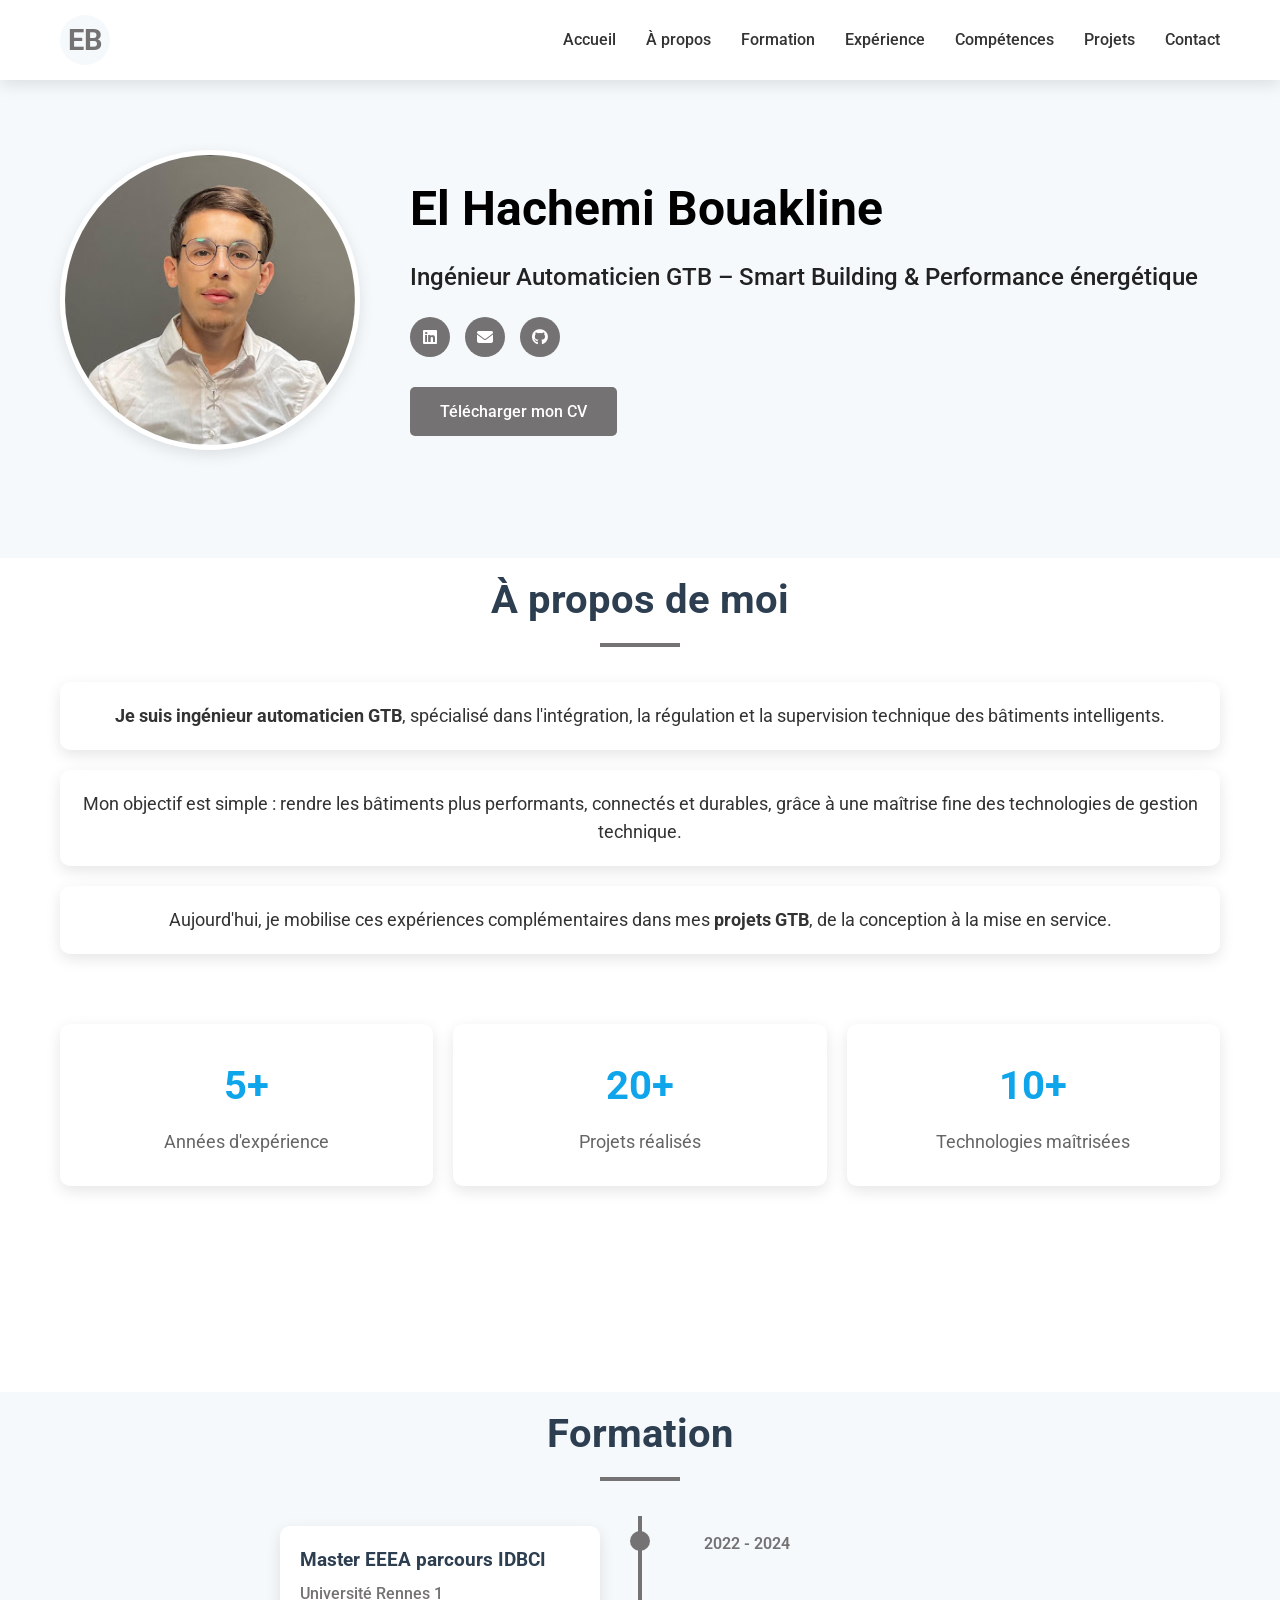
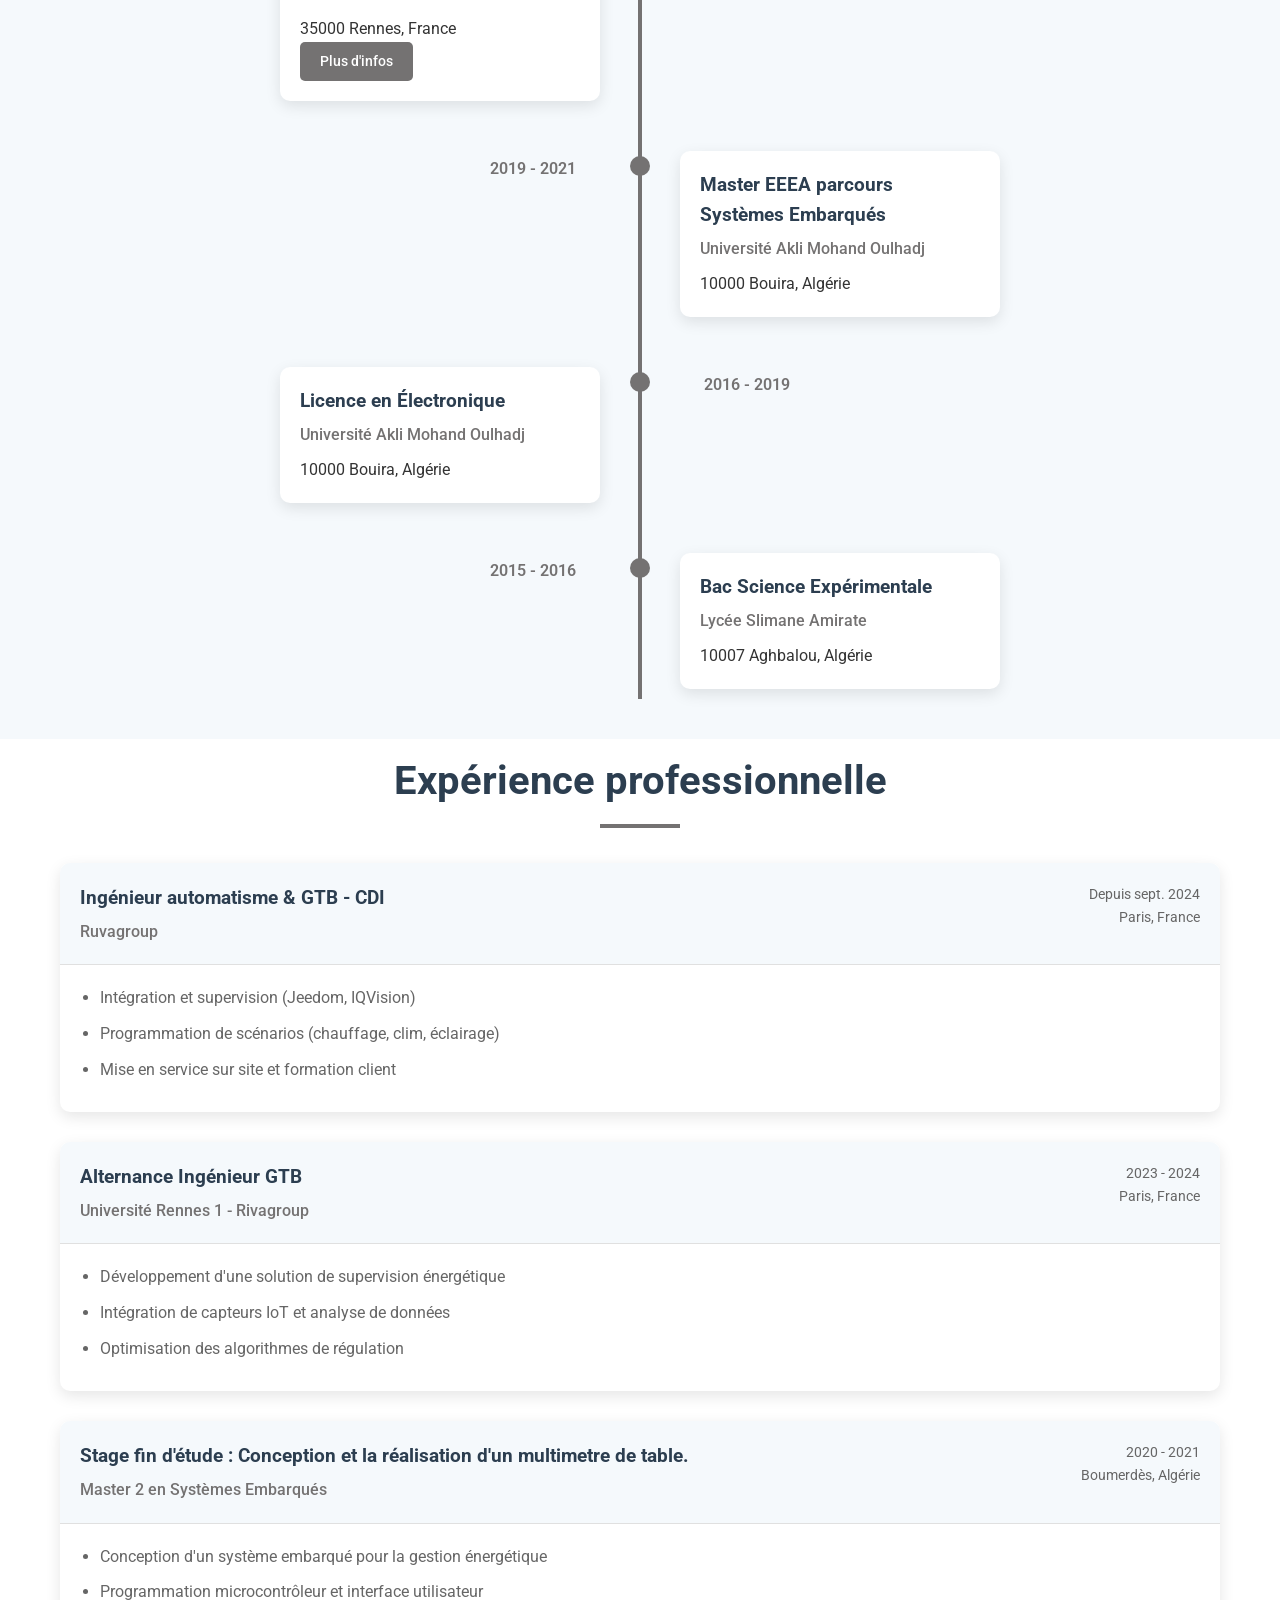
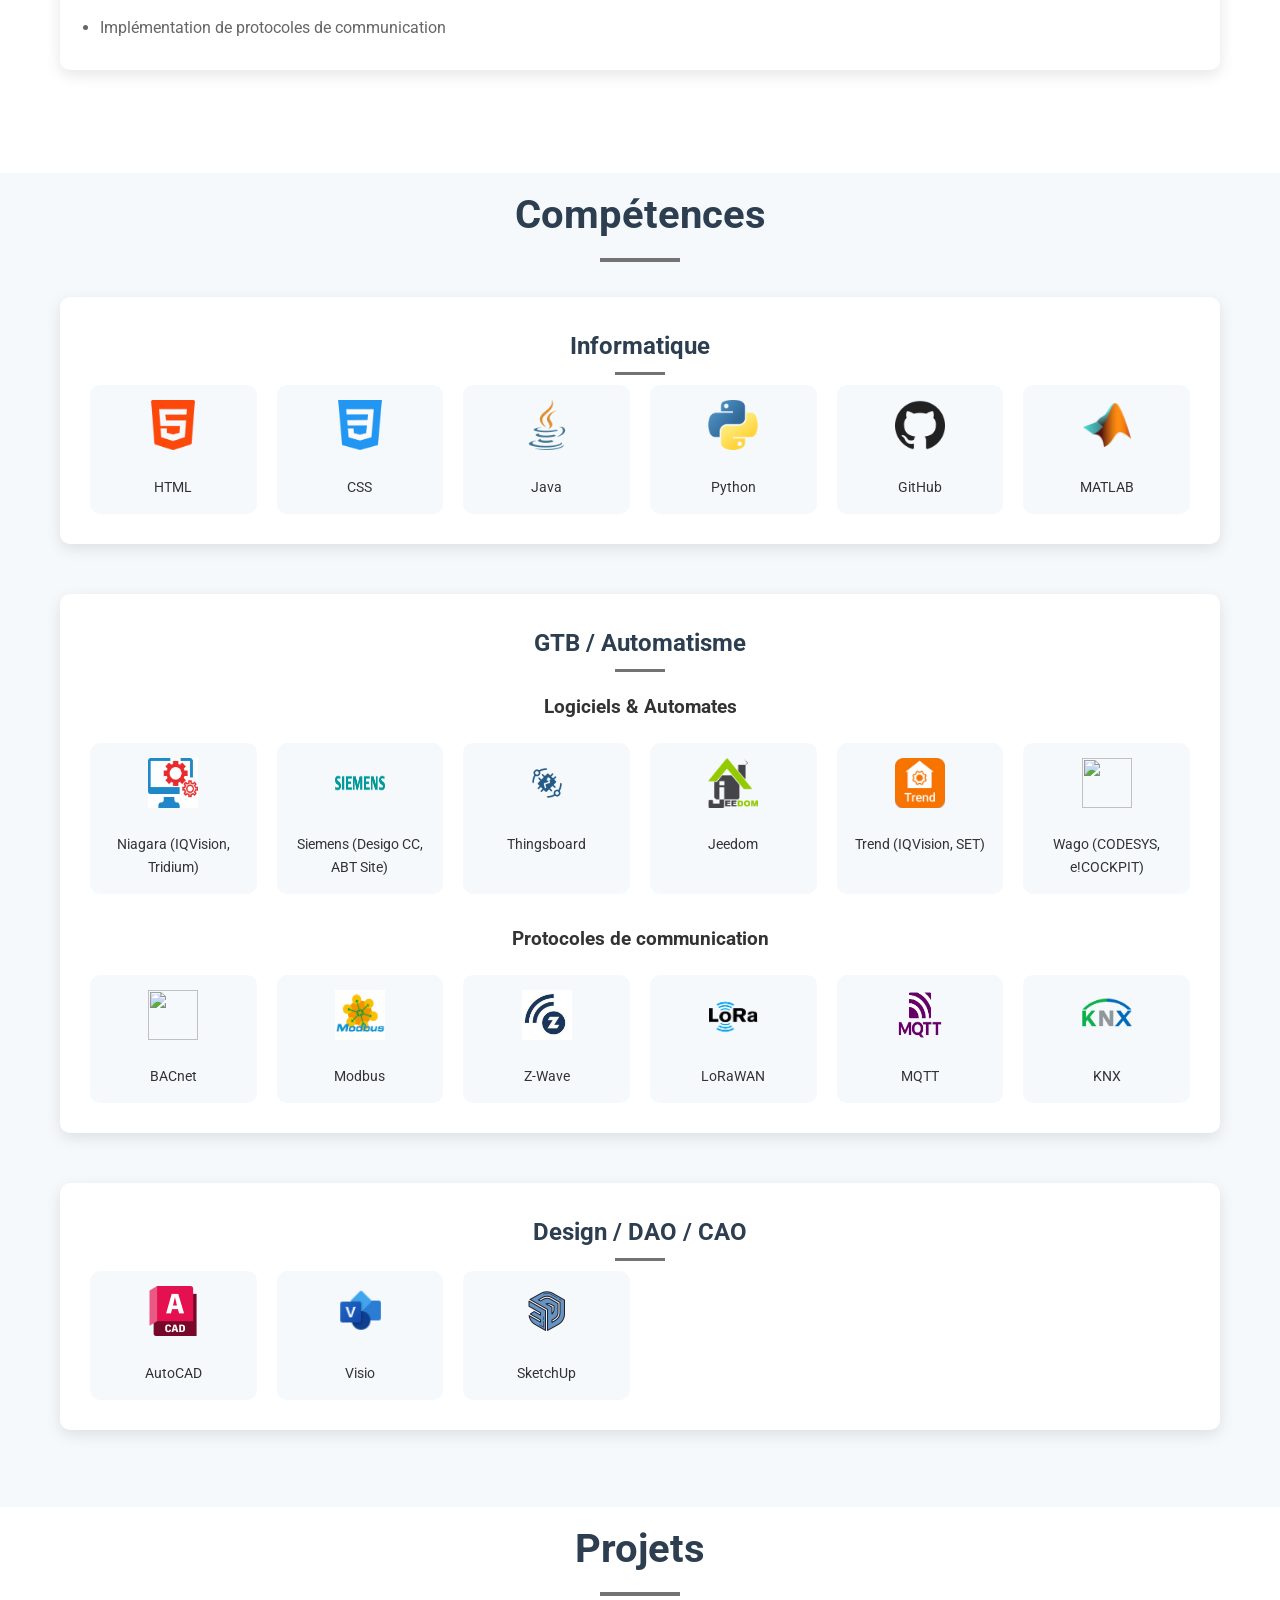
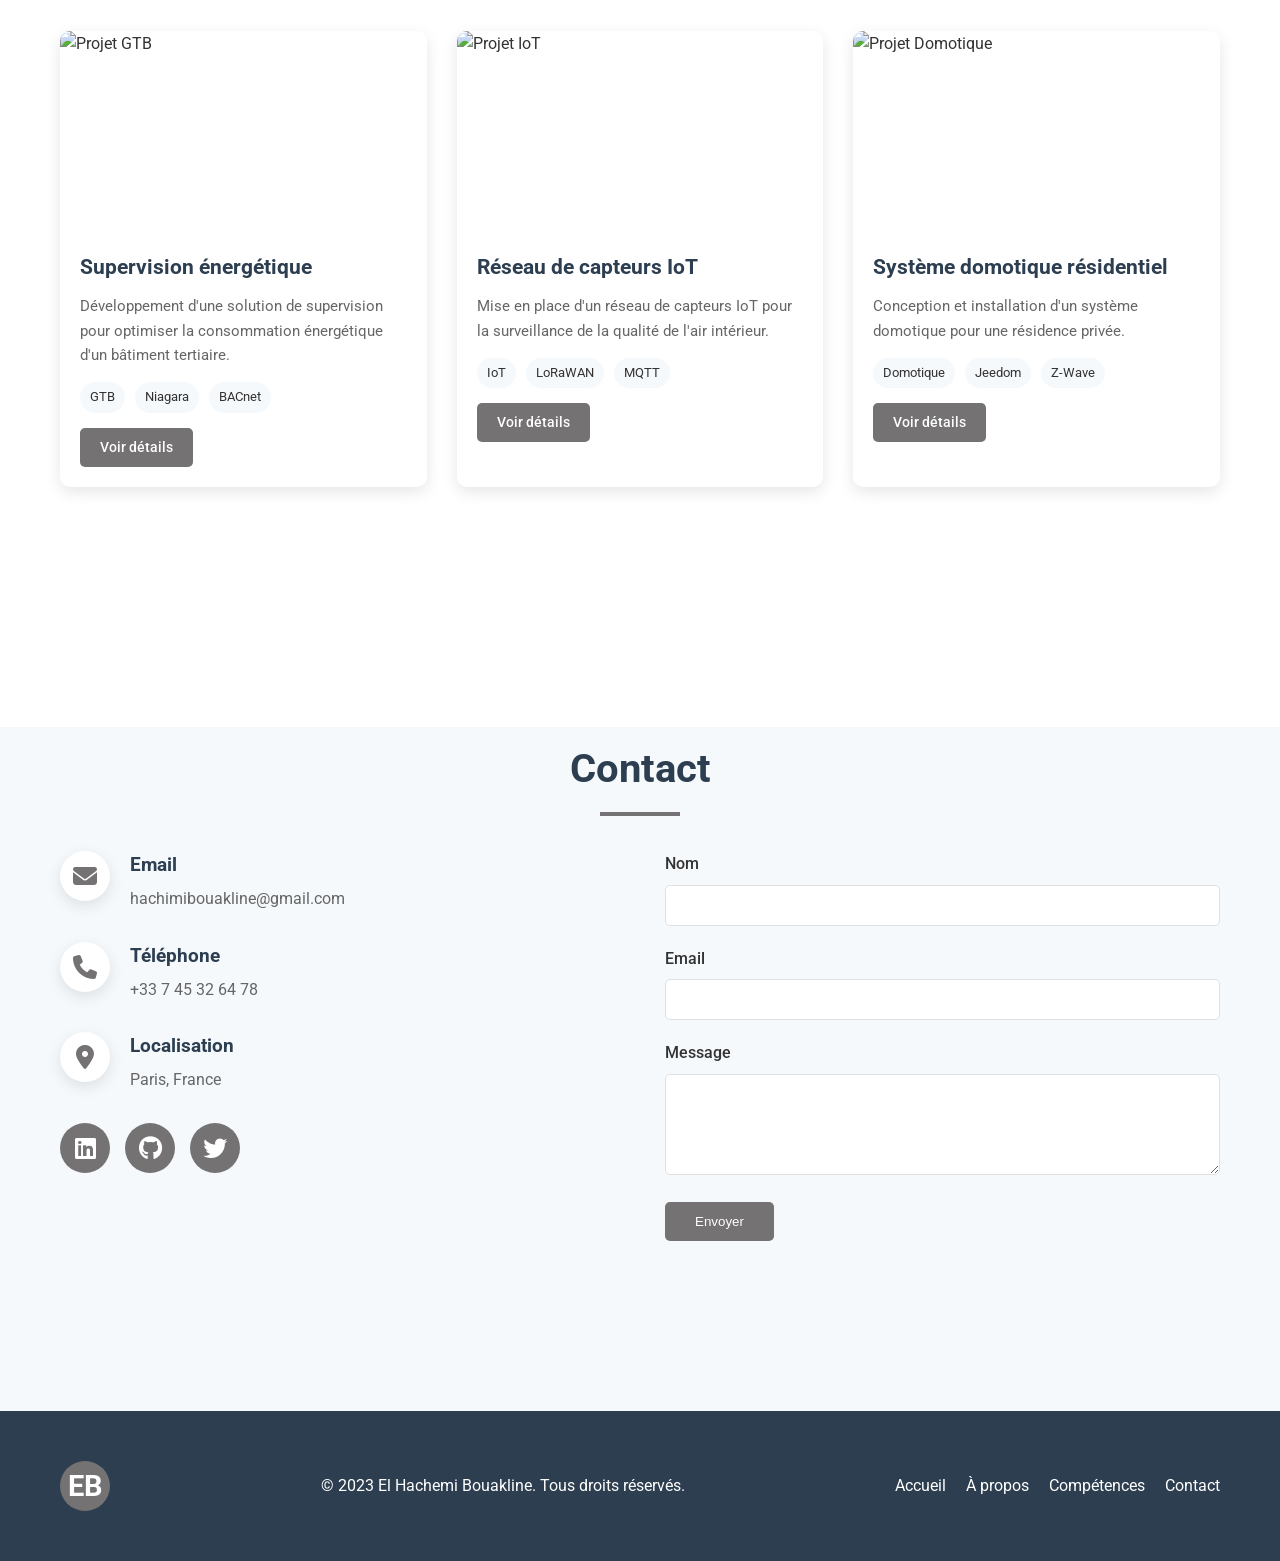
==== index.html @ 765d7317 "Correction du nom de fichier : index.html -> index .html" ====
<!DOCTYPE html>
<html lang="fr">
<head>
    <meta charset="UTF-8">
    <meta name="viewport" content="width=device-width, initial-scale=1.0">
    <title>El Hachemi Bouakline | Ingénieur Automaticien GTB</title>
    <link rel="stylesheet" href="styles.css">
    <link rel="stylesheet" href="https://cdnjs.cloudflare.com/ajax/libs/font-awesome/6.4.0/css/all.min.css">
    <link href="https://fonts.googleapis.com/css2?family=Roboto:wght@300;400;500;700&display=swap" rel="stylesheet">
</head>
<body>
    <!-- Navigation -->
    <header class="header">
        <div class="container">
            <div class="logo">EB</div>
            <nav class="navbar">
                <ul class="nav-menu">
                    <li><a href="#accueil" class="nav-link">Accueil</a></li>
                    <li><a href="#a-propos" class="nav-link">À propos</a></li>
                    <li><a href="#formation" class="nav-link">Formation</a></li>
                    <li><a href="#experience" class="nav-link">Expérience</a></li>
                    <li><a href="#competences" class="nav-link">Compétences</a></li>
                    <li><a href="#projets" class="nav-link">Projets</a></li>
                    <li><a href="#contact" class="nav-link">Contact</a></li>
                </ul>
                <div class="hamburger">
                    <span class="bar"></span>
                    <span class="bar"></span>
                    <span class="bar"></span>
                </div>
            </nav>
        </div>
    </header>

    <!-- Section Accueil -->
    <section id="accueil" class="hero">
        <div class="container">
            <div class="hero-content">
                <div class="profile-image">
                    <img src="nadir.jpg" alt="El Hachemi Bouakline">
                </div>
                <div class="hero-text">
                    <h1>El Hachemi Bouakline</h1>
                    <h2>Ingénieur Automaticien GTB – Smart Building & Performance énergétique</h2>
                    <div class="social-links">
                        <a href="https://www.linkedin.com/in/el-hachemi-bouakline-0b2b7113a/" target="_blank" class="social-icon">
                            <i class="fab fa-linkedin"></i>
                        </a>
                        <a href="mailto:contact@elhachemi.com" class="social-icon">
                            <i class="fas fa-envelope"></i>
                        </a>
                        <a href="https://github.com/" target="_blank" class="social-icon">
                            <i class="fab fa-github"></i>
                        </a>
                    </div>
                    <a href="#" class="btn btn-primary">Télécharger mon CV</a>
                </div>
            </div>
        </div>
    </section>

    <!-- Section À propos -->
    <section id="a-propos" class="section">
        <div class="container">
            <h2 class="section-title">À propos de moi</h2>
            <div class="about-content">
                <div class="about-text">
                    <p class="about-paragraph">
                        <strong>Je suis ingénieur automaticien GTB</strong>, spécialisé dans l'intégration, la régulation et la supervision technique des bâtiments intelligents.
                    </p>
                    <p class="about-paragraph">
                        Mon objectif est simple : rendre les bâtiments plus performants, connectés et durables, grâce à une maîtrise fine des technologies de gestion technique.
                    </p>
                    <p class="about-paragraph">
                        Aujourd'hui, je mobilise ces expériences complémentaires dans mes <strong>projets GTB</strong>, de la conception à la mise en service.
                    </p>
                </div>
                <div class="about-stats">
                    <div class="stat-item">
                        <div class="stat-number">5+</div>
                        <div class="stat-title">Années d'expérience</div>
                    </div>
                    <div class="stat-item">
                        <div class="stat-number">20+</div>
                        <div class="stat-title">Projets réalisés</div>
                    </div>
                    <div class="stat-item">
                        <div class="stat-number">10+</div>
                        <div class="stat-title">Technologies maîtrisées</div>
                    </div>
                </div>
            </div>
        </div>
    </section>

    <!-- Section Formation -->
    <section id="formation" class="section bg-light">
        <div class="container">
            <h2 class="section-title">Formation</h2>
            <div class="timeline">
                <div class="timeline-item">
                    <div class="timeline-dot"></div>
                    <div class="timeline-date">2022 - 2024</div>
                    <div class="timeline-content">
                        <h3>Master EEEA parcours IDBCI</h3>
                        <h4>Université Rennes 1</h4>
                        <p>35000 Rennes, France</p>
                        <a href="https://domotique.istic.univ-rennes1.fr/fr/master-itea" class="btn btn-sm" target="_blank">Plus d'infos</a>
                    </div>
                </div>
                <div class="timeline-item">
                    <div class="timeline-dot"></div>
                    <div class="timeline-date">2019 - 2021</div>
                    <div class="timeline-content">
                        <h3>Master EEEA parcours Systèmes Embarqués</h3>
                        <h4>Université Akli Mohand Oulhadj</h4>
                        <p>10000 Bouira, Algérie</p>
                    </div>
                </div>
                <div class="timeline-item">
                    <div class="timeline-dot"></div>
                    <div class="timeline-date">2016 - 2019</div>
                    <div class="timeline-content">
                        <h3>Licence en Électronique</h3>
                        <h4>Université Akli Mohand Oulhadj</h4>
                        <p>10000 Bouira, Algérie</p>
                    </div>
                </div>
                <div class="timeline-item">
                    <div class="timeline-dot"></div>
                    <div class="timeline-date">2015 - 2016</div>
                    <div class="timeline-content">
                        <h3>Bac Science Expérimentale</h3>
                        <h4>Lycée Slimane Amirate</h4>
                        <p>10007 Aghbalou, Algérie</p>
                    </div>
                </div>
            </div>
        </div>
    </section>

    <!-- Section Expérience -->
    <section id="experience" class="section">
        <div class="container">
            <h2 class="section-title">Expérience professionnelle</h2>
            <div class="experience-cards">
                <div class="experience-card">
                    <div class="experience-header">
                        <div class="experience-company">
                            <h3>Ingénieur automatisme & GTB    -  CDI</h3>
                            <h4>Ruvagroup</h4>
                        </div>
                        <div class="experience-date">
                            <span>Depuis sept. 2024</span>
                            <span>Paris, France</span>
                        </div>
                    </div>
                    <div class="experience-body">
                        <ul class="experience-list">
                            <li>Intégration et supervision (Jeedom, IQVision)</li>
                            <li>Programmation de scénarios (chauffage, clim, éclairage)</li>
                            <li>Mise en service sur site et formation client</li>
                        </ul>
                    </div>
                </div>
                
                <div class="experience-card">
                    <div class="experience-header">
                        <div class="experience-company">
                            <h3>Alternance Ingénieur GTB</h3>
                            <h4>Université Rennes 1 - Rivagroup</h4>
                        </div>
                        <div class="experience-date">
                            <span> 2023 - 2024</span>
                            <span>Paris, France</span>
                        </div>
                    </div>
                    <div class="experience-body">
                        <ul class="experience-list">
                            <li>Développement d'une solution de supervision énergétique</li>
                            <li>Intégration de capteurs IoT et analyse de données</li>
                            <li>Optimisation des algorithmes de régulation</li>
                        </ul>
                    </div>
                </div>
                
                <div class="experience-card">
                    <div class="experience-header">
                        <div class="experience-company">
                            <h3>Stage fin d'étude : Conception et la réalisation d'un multimetre de table.</h3>
                            <h4>Master 2 en Systèmes Embarqués</h4>
                        </div>
                        <div class="experience-date">
                            <span>2020 - 2021</span>
                            <span>Boumerdès, Algérie</span>
                        </div>
                    </div>
                    <div class="experience-body">
                        <ul class="experience-list">
                            <li>Conception d'un système embarqué pour la gestion énergétique</li>
                            <li>Programmation microcontrôleur et interface utilisateur</li>
                            <li>Implémentation de protocoles de communication</li>
                        </ul>
                    </div>
                </div>
            </div>
        </div>
    </section>

    <!-- Section Compétences -->
    <section id="competences" class="section bg-light">
        <div class="container">
            <h2 class="section-title">Compétences</h2>
            
            <div class="skills-container">
                <div class="skills-category">
                    <h3 class="category-title">Informatique</h3>
                    <div class="skills-grid">
                        <div class="skill-item">
                            <div class="skill-icon"><img src="html-5.png"></div>
                            <span class="skill-name">HTML</span>
                        </div>
                        <div class="skill-item">
                            <div class="skill-icon"><img src="css-3.png"></div>
                            <span class="skill-name">CSS</span>
                        </div>
                        <div class="skill-item">
                            <div class="skill-icon"><img src="java.png"></div>
                            <span class="skill-name">Java</span>
                        </div>
                        <div class="skill-item">
                            <div class="skill-icon"><img src="python.png"></div>
                            <span class="skill-name">Python</span>
                        </div>
                        <div class="skill-item">
                            <div class="skill-icon"><img src="github.png"></div>
                            <span class="skill-name">GitHub</span>
                        </div>
                        <div class="skill-item">
                            <div class="skill-icon"><img src="matlab.png"></div>
                            <span class="skill-name">MATLAB</span>
                        </div>
                    </div>
                </div>
                
                <div class="skills-category">
                    <h3 class="category-title">GTB / Automatisme</h3>
                    <h4 class="subcategory-title">Logiciels & Automates</h4>
                    <div class="skills-grid">
                        <div class="skill-item">
                            <div class="skill-icon"><img src="tridium.png"></div>
                            <span class="skill-name">Niagara (IQVision, Tridium)</span>
                        </div>
                        <div class="skill-item">
                            <div class="skill-icon"><img src="siemens.png"></div>
                            <span class="skill-name">Siemens (Desigo CC, ABT Site)</span>
                        </div>
                        <div class="skill-item">
                            <div class="skill-icon"><img src="thingsboard.png"></div>
                            <span class="skill-name">Thingsboard</span>
                        </div>
                        <div class="skill-item">
                            <div class="skill-icon"><img src="jeedom.png"></div>
                            <span class="skill-name">Jeedom</span>
                        </div>
                        <div class="skill-item">
                            <div class="skill-icon"><img src="trend.png"></div>
                            <span class="skill-name">Trend (IQVision, SET)</span>
                        </div>
                        <div class="skill-item">
                            <div class="skill-icon"><img src="wago.png"></div>
                            <span class="skill-name">Wago (CODESYS, e!COCKPIT)</span>
                        </div>
                    </div>
                    
                    <h4 class="subcategory-title">Protocoles de communication</h4>
                    <div class="skills-grid">
                        <div class="skill-item">
                            <div class="skill-icon"><img src="bacnet.png"></i></div>
                            <span class="skill-name">BACnet</span>
                        </div>
                        <div class="skill-item">
                            <div class="skill-icon"><img src="modbus.png"></div>
                            <span class="skill-name">Modbus</span>
                        </div>
                        <div class="skill-item">
                            <div class="skill-icon"><img src="zwave.png"></div>
                            <span class="skill-name">Z-Wave</span>
                        </div>
                        <div class="skill-item">
                            <div class="skill-icon"><img src="lorawan.png"></div>
                            <span class="skill-name">LoRaWAN</span>
                        </div>
                        <div class="skill-item">
                            <div class="skill-icon"><img src="mqtt.png"></div>
                            <span class="skill-name">MQTT</span>
                        </div>
                        <div class="skill-item">
                            <div class="skill-icon"><img src="knx.png"></div>
                            <span class="skill-name">KNX</span>
                        </div>
                    </div>
                </div>
                
                <div class="skills-category">
                    <h3 class="category-title">Design / DAO / CAO</h3>
                    <div class="skills-grid">
                        <div class="skill-item">
                            <div class="skill-icon"><img src="autocad.png"></i></div>
                            <span class="skill-name">AutoCAD</span>
                        </div>
                        <div class="skill-item">
                            <div class="skill-icon"><img src="visio.png"></i></div>
                            <span class="skill-name">Visio</span>
                        </div>
                        <div class="skill-item">
                            <div class="skill-icon"><img src="sketchup.png"></div>
                            <span class="skill-name">SketchUp</span>
                        </div>
                    </div>
                </div>
            </div>
        </div>
    </section>

    <!-- Section Projets -->
    <section id="projets" class="section">
        <div class="container">
            <h2 class="section-title">Projets</h2>
            <div class="projects-grid">
                <div class="project-card">
                    <div class="project-image">
                        <img src="https://via.placeholder.com/600x400" alt="Projet GTB">
                    </div>
                    <div class="project-content">
                        <h3>Supervision énergétique</h3>
                        <p>Développement d'une solution de supervision pour optimiser la consommation énergétique d'un bâtiment tertiaire.</p>
                        <div class="project-tags">
                            <span>GTB</span>
                            <span>Niagara</span>
                            <span>BACnet</span>
                        </div>
                        <a href="#" class="btn btn-sm">Voir détails</a>
                    </div>
                </div>
                
                <div class="project-card">
                    <div class="project-image">
                        <img src="https://via.placeholder.com/600x400" alt="Projet IoT">
                    </div>
                    <div class="project-content">
                        <h3>Réseau de capteurs IoT</h3>
                        <p>Mise en place d'un réseau de capteurs IoT pour la surveillance de la qualité de l'air intérieur.</p>
                        <div class="project-tags">
                            <span>IoT</span>
                            <span>LoRaWAN</span>
                            <span>MQTT</span>
                        </div>
                        <a href="#" class="btn btn-sm">Voir détails</a>
                    </div>
                </div>
                
                <div class="project-card">
                    <div class="project-image">
                        <img src="https://via.placeholder.com/600x400" alt="Projet Domotique">
                    </div>
                    <div class="project-content">
                        <h3>Système domotique résidentiel</h3>
                        <p>Conception et installation d'un système domotique pour une résidence privée.</p>
                        <div class="project-tags">
                            <span>Domotique</span>
                            <span>Jeedom</span>
                            <span>Z-Wave</span>
                        </div>
                        <a href="#" class="btn btn-sm">Voir détails</a>
                    </div>
                </div>
            </div>
        </div>
    </section>

    <!-- Section Contact -->
    <section id="contact" class="section bg-light">
        <div class="container">
            <h2 class="section-title">Contact</h2>
            <div class="contact-container">
                <div class="contact-info">
                    <div class="contact-item">
                        <div class="contact-icon">
                            <i class="fas fa-envelope"></i>
                        </div>
                        <div class="contact-text">
                            <h3>Email</h3>
                            <p>hachimibouakline@gmail.com</p>
                        </div>
                    </div>
                    <div class="contact-item">
                        <div class="contact-icon">
                            <i class="fas fa-phone"></i>
                        </div>
                        <div class="contact-text">
                            <h3>Téléphone</h3>
                            <p>+33 7 45 32 64 78</p>
                        </div>
                    </div>
                    <div class="contact-item">
                        <div class="contact-icon">
                            <i class="fas fa-map-marker-alt"></i>
                        </div>
                        <div class="contact-text">
                            <h3>Localisation</h3>
                            <p>Paris, France</p>
                        </div>
                    </div>
                    <div class="social-links-large">
                        <a href="https://www.linkedin.com/in/el-hachemi-bouakline-0b2b7113a/" target="_blank" class="social-link">
                            <i class="fab fa-linkedin"></i>
                        </a>
                        <a href="https://github.com/" target="_blank" class="social-link">
                            <i class="fab fa-github"></i>
                        </a>
                        <a href="#" class="social-link">
                            <i class="fab fa-twitter"></i>
                        </a>
                    </div>
                </div>
                <div class="contact-form">
                    <form action="https://formspree.io/f/xldbaeyg" method="POST">
                        <div class="form-group">
                            <label for="name">Nom</label>
                            <input type="text" id="name" name="nom" required>
                        </div>
                        <div class="form-group">
                            <label for="email">Email</label>
                            <input type="email" id="email" name="email" required>
                        </div>
                        <div class="form-group">
                            <label for="message">Message</label>
                            <textarea id="message" name="message" rows="5" required></textarea>
                        </div>
                        <button type="submit" class="btn btn-primary">Envoyer</button>
                    </form>
                </div>
            </div>
        </div>
    </section>

    <!-- Footer -->
    <footer class="footer">
        <div class="container">
            <div class="footer-content">
                <div class="footer-logo">EB</div>
                <p>&copy; 2023 El Hachemi Bouakline. Tous droits réservés.</p>
                <div class="footer-links">
                    <a href="#accueil">Accueil</a>
                    <a href="#a-propos">À propos</a>
                    <a href="#competences">Compétences</a>
                    <a href="#contact">Contact</a>
                </div>
            </div>
        </div>
    </footer>

    <script>
        // Mobile Navigation Toggle
        const hamburger = document.querySelector('.hamburger');
        const navMenu = document.querySelector('.nav-menu');

        hamburger.addEventListener('click', () => {
            hamburger.classList.toggle('active');
            navMenu.classList.toggle('active');
        });

        // Close mobile menu when clicking on a link
        document.querySelectorAll('.nav-link').forEach(link => {
            link.addEventListener('click', () => {
                hamburger.classList.remove('active');
                navMenu.classList.remove('active');
            });
        });

        // Smooth scrolling for anchor links
        document.querySelectorAll('a[href^="#"]').forEach(anchor => {
            anchor.addEventListener('click', function(e) {
                e.preventDefault();
                document.querySelector(this.getAttribute('href')).scrollIntoView({
                    behavior: 'smooth'
                });
            });
        });
    </script>
</body>
</html>
---- styles.css ----
/* Variables */
:root {
    --primary-color: #747272;
    --primary-dark: #317696;
    --secondary-color: #2c3e50;
    --text-color: #333333;
    --text-light: #666666;
    --bg-light: #f5f9fc;
    --bg-white: #ffffff;
    --border-color: #e0e0e0;
    --shadow: 0 5px 15px rgba(0, 0, 0, 0.1);
    --transition: all 0.3s ease;
}

/* Base Styles */
* {
    margin: 0;
    padding: 0;
    box-sizing: border-box;
}

html {
    scroll-behavior: smooth;
    scroll-padding-top: 80px;
}

body {
    font-family: 'Roboto', sans-serif;
    line-height: 1.6;
    color: var(--text-color);
    background-color: var(--bg-white);
}

.container {
    width: 100%;
    max-width: 1200px;
    margin: 0 auto;
    padding: 0 20px;
}

a {
    text-decoration: none;
    color: var(--primary-color);
    transition: var(--transition);
}

ul {
    list-style: none;
}

img {
    max-width: 100%;
    height: auto;
}

.section {
    padding: 10px 0;

}

.section-title {
    font-size: 2.5rem;
    text-align: center;
    margin-bottom: 50px;
    color: var(--secondary-color);
    position: relative;
}

.section-title::after {
    content: '';
    position: absolute;
    bottom: -15px;
    left: 50%;
    transform: translateX(-50%);
    width: 80px;
    height: 4px;
    background-color: var(--primary-color);
}

.bg-light {
    background-color: var(--bg-light);
}

/* Buttons */
.btn {
    display: inline-block;
    padding: 12px 30px;
    background-color: var(--primary-color);
    color: white;
    border: none;
    border-radius: 5px;
    font-weight: 500;
    cursor: pointer;
    transition: var(--transition);
    text-align: center;
}

.btn:hover {
    background-color: var(--primary-dark);
    transform: translateY(-3px);
}

.btn-sm {
    padding: 8px 20px;
    font-size: 0.9rem;
}

/* Header & Navigation */
.header {
    position: fixed;
    top: 0;
    left: 0;
    width: 100%;
    background-color: white;
    box-shadow: var(--shadow);
    z-index: 1000;
    height: 80px;
}

.header .container {
    display: flex;
    justify-content: space-between;
    align-items: center;
    height: 100%;
}

.logo {
    font-size: 1.8rem;
    font-weight: 700;
    color: var(--primary-color);
    background-color: var(--bg-light);
    width: 50px;
    height: 50px;
    display: flex;
    align-items: center;
    justify-content: center;
    border-radius: 50%;
}

.navbar {
    display: flex;
    align-items: center;
}

.nav-menu {
    display: flex;
    gap: 30px;
}

.nav-link {
    color: var(--text-color);
    font-weight: 500;
    position: relative;
    padding: 5px 0;
}

.nav-link::after {
    content: '';
    position: absolute;
    bottom: 0;
    left: 0;
    width: 0;
    height: 2px;
    background-color: var(--primary-color);
    transition: var(--transition);
}

.nav-link:hover {
    color: var(--primary-color);
}

.nav-link:hover::after {
    width: 100%;
}

.hamburger {
    display: none;
    cursor: pointer;
}

.bar {
    display: block;
    width: 25px;
    height: 3px;
    margin: 5px auto;
    background-color: var(--text-color);
    transition: var(--transition);
}

/* Hero Section */

.hero {
    padding-top: 150px;
    padding-bottom: 100px;
    background-color: var(--bg-light);
}

.hero-content {
    display: flex;
    align-items: center;
    justify-content: center;
    gap: 50px;
}

.profile-image {
    flex: 0 0 300px;
}

.profile-image img {
    width: 100%;
    height: auto;
    border-radius: 50%;
    box-shadow: var(--shadow);
    border: 5px solid white;
}

.hero-text {
    flex: 1;
}

.hero-text h1 {
    font-size: 3rem;
    margin-bottom: 10px;
    color: var(--secondary-color);
    color: #000000;
}

.hero-text h2 {
    font-size: 1.5rem;
    color: var(--primary-color);
    margin-bottom: 20px;
    font-weight: 500;
    color: #222222;
}

.social-links {
    display: flex;
    gap: 15px;
    margin-bottom: 30px;
}

.social-icon {
    display: flex;
    align-items: center;
    justify-content: center;
    width: 40px;
    height: 40px;
    background-color: var(--primary-color);
    color: white;
    border-radius: 50%;
    transition: var(--transition);
}

.social-icon:hover {
    background-color: var(--primary-dark);
    transform: translateY(-5px);
}

/* About Section */
.about-content {
    display: flex;
    flex-direction: column;
    gap: 50px;
    height: 700px;
}

.about-text {
    text-align: center;
}

.about-paragraph {
    font-size: 1.1rem;
    margin-bottom: 20px;
    padding: 20px;
    background-color: white;
    border-radius: 10px;
    box-shadow: var(--shadow);
}

.about-stats {
    display: flex;
    justify-content: space-around;
    flex-wrap: wrap;
    gap: 20px;
}

.stat-item {
    text-align: center;
    padding: 30px;
    background-color: white;
    border-radius: 10px;
    box-shadow: var(--shadow);
    flex: 1;
    min-width: 200px;
    transition: var(--transition);
}

.stat-item:hover {
    transform: translateY(-10px);
}

.stat-number {
    font-size: 2.5rem;
    font-weight: 700;
    color: var(--primary-color);
    margin-bottom: 10px;
    color: #0fa5eb;
}

.stat-title {
    font-size: 1.1rem;
    color: var(--text-light);
}

/* Timeline (Formation) */
.timeline {
    position: relative;
    max-width: 800px;
    margin: 0 auto;
}

.timeline::after {
    content: '';
    position: absolute;
    width: 4px;
    background-color: var(--primary-color);
    top: 0;
    bottom: 0;
    left: 50%;
    transform: translateX(-50%);
}

.timeline-item {
    padding: 10px 40px;
    position: relative;
    width: 50%;
    box-sizing: border-box;
    margin-bottom: 30px;
}

.timeline-item:nth-child(odd) {
    left: 0;
}

.timeline-item:nth-child(even) {
    left: 50%;
}

.timeline-dot {
    position: absolute;
    width: 20px;
    height: 20px;
    background-color: var(--primary-color);
    border-radius: 50%;
    top: 15px;
    z-index: 1;
}

.timeline-item:nth-child(odd) .timeline-dot {
    right: -10px;
}

.timeline-item:nth-child(even) .timeline-dot {
    left: -10px;
}

.timeline-date {
    position: absolute;
    top: 15px;
    font-weight: 600;
    color: var(--primary-color);
}

.timeline-item:nth-child(odd) .timeline-date {
    right: -150px;
}

.timeline-item:nth-child(even) .timeline-date {
    left: -150px;
}

.timeline-content {
    padding: 20px;
    background-color: white;
    border-radius: 10px;
    box-shadow: var(--shadow);
}

.timeline-content h3 {
    margin-bottom: 5px;
    color: var(--secondary-color);
}

.timeline-content h4 {
    margin-bottom: 10px;
    color: var(--primary-color);
    font-weight: 500;
}

/* Experience Section */
.experience-cards {
    display: flex;
    flex-direction: column;
    gap: 30px;
    height: 900px;
}

.experience-card {
    background-color: white;
    border-radius: 10px;
    box-shadow: var(--shadow);
    overflow: hidden;
    transition: var(--transition);
}

.experience-card:hover {
    transform: translateY(-5px);
}

.experience-header {
    display: flex;
    justify-content: space-between;
    align-items: flex-start;
    padding: 20px;
    background-color: var(--bg-light);
    border-bottom: 1px solid var(--border-color);
}

.experience-company h3 {
    font-size: 1.2rem;
    margin-bottom: 5px;
    color: var(--secondary-color);
}

.experience-company h4 {
    font-size: 1rem;
    color: var(--primary-color);
    font-weight: 500;
}

.experience-date {
    text-align: right;
}

.experience-date span {
    display: block;
    font-size: 0.9rem;
    color: var(--text-light);
}

.experience-body {
    padding: 20px;
}

.experience-list {
    list-style-type: disc;
    padding-left: 20px;
}

.experience-list li {
    margin-bottom: 10px;
    color: var(--text-light);
}

/* Skills Section */
.skills-container {
    display: flex;
    flex-direction: column;
    gap: 50px;
    height: 1200px;
}

.skills-category {
    background-color: white;
    border-radius: 10px;
    padding: 30px;
    box-shadow: var(--shadow);
}

.category-title {
    font-size: 1.5rem;
    margin-bottom: 20px;
    color: var(--secondary-color);
    text-align: center;
    position: relative;
}

.category-title::after {
    content: '';
    position: absolute;
    bottom: -10px;
    left: 50%;
    transform: translateX(-50%);
    width: 50px;
    height: 3px;
    background-color: var(--primary-color);
}

.subcategory-title {
    font-size: 1.2rem;
    margin: 30px 0 20px;
    color: var(--text-color);
    text-align: center;
}

.skills-grid {
    display: grid;
    grid-template-columns: repeat(auto-fill, minmax(150px, 1fr));
    gap: 20px;
}

.skill-item {
    display: flex;
    flex-direction: column;
    align-items: center;
    padding: 15px;
    background-color: var(--bg-light);
    border-radius: 10px;
    transition: var(--transition);
}

.skill-item:hover {
    transform: translateY(-5px);
    box-shadow: var(--shadow);
}

.skill-icon {
    font-size: 2rem;
    color: var(--primary-color);
    margin-bottom: 10px;
}

.skill-icon img {
    width: 50px;
    height: 50px;
}

.skill-name {
    text-align: center;
    font-size: 0.9rem;
}

/* Projects Section */
#projets .container{
    height: 800px;
}

.projects-grid {
    display: grid;
    grid-template-columns: repeat(auto-fill, minmax(300px, 1fr));
    gap: 30px;
}

.project-card {
    background-color: white;
    border-radius: 10px;
    overflow: hidden;
    box-shadow: var(--shadow);
    transition: var(--transition);
}

.project-card:hover {
    transform: translateY(-10px);
}

.project-image {
    height: 200px;
    overflow: hidden;
}

.project-image img {
    width: 100%;
    height: 100%;
    object-fit: cover;
    transition: var(--transition);
}

.project-card:hover .project-image img {
    transform: scale(1.1);
}

.project-content {
    padding: 20px;
}

.project-content h3 {
    font-size: 1.3rem;
    margin-bottom: 10px;
    color: var(--secondary-color);
}

.project-content p {
    color: var(--text-light);
    margin-bottom: 15px;
    font-size: 0.95rem;
}

.project-tags {
    display: flex;
    flex-wrap: wrap;
    gap: 10px;
    margin-bottom: 15px;
}

.project-tags span {
    background-color: var(--bg-light);
    padding: 5px 10px;
    border-radius: 20px;
    font-size: 0.8rem;
    color: var(--text-color);
}

/* Contact Section */
.contact-container {
    display: flex;
    gap: 50px;
    height: 550px;
}

.contact-info, .contact-form {
    flex: 1;
}

.contact-item {
    display: flex;
    align-items: flex-start;
    margin-bottom: 30px;
}

.contact-icon {
    font-size: 1.5rem;
    color: var(--primary-color);
    margin-right: 20px;
    width: 50px;
    height: 50px;
    background-color: white;
    border-radius: 50%;
    display: flex;
    align-items: center;
    justify-content: center;
    box-shadow: var(--shadow);
}

.contact-text h3 {
    margin-bottom: 5px;
    color: var(--secondary-color);
}

.contact-text p {
    color: var(--text-light);
}

.social-links-large {
    display: flex;
    gap: 15px;
    margin-top: 30px;
}

.social-link {
    display: flex;
    align-items: center;
    justify-content: center;
    width: 50px;
    height: 50px;
    background-color: var(--primary-color);
    color: white;
    border-radius: 50%;
    font-size: 1.5rem;
    transition: var(--transition);
}

.social-link:hover {
    background-color: var(--primary-dark);
    transform: translateY(-5px);
}

.form-group {
    margin-bottom: 20px;
}

.form-group label {
    display: block;
    margin-bottom: 8px;
    font-weight: 500;
}

.form-group input, .form-group textarea {
    width: 100%;
    padding: 12px;
    border: 1px solid var(--border-color);
    border-radius: 5px;
    font-family: inherit;
    transition: var(--transition);
}

.form-group input:focus, .form-group textarea:focus {
    outline: none;
    border-color: var(--primary-color);
}

/* Footer */
.footer {
    background-color: var(--secondary-color);
    color: white;
    padding: 50px 0;
}

.footer-content {
    display: flex;
    justify-content: space-between;
    align-items: center;
    flex-wrap: wrap;
    gap: 20px;
}

.footer-logo {
    font-size: 1.8rem;
    font-weight: 700;
    color: white;
    background-color: var(--primary-color);
    width: 50px;
    height: 50px;
    display: flex;
    align-items: center;
    justify-content: center;
    border-radius: 50%;
}

.footer-links {
    display: flex;
    gap: 20px;
}

.footer-links a {
    color: white;
    transition: var(--transition);
}

.footer-links a:hover {
    color: var(--primary-color);
}

/* Responsive Design */
@media (max-width: 992px) {
    .hero-content {
        flex-direction: column;
        text-align: center;
    }
    
    .contact-container {
        flex-direction: column;
    }
    
    .timeline::after {
        left: 31px;
    }
    
    .timeline-item {
        width: 100%;
        padding-left: 70px;
        padding-right: 25px;
    }
    
    .timeline-item:nth-child(even) {
        left: 0;
    }
    
    .timeline-dot {
        left: 21px;
    }
    
    .timeline-item:nth-child(odd) .timeline-dot {
        right: auto;
        left: 21px;
    }
    
    .timeline-date {
        position: relative;
        top: 0;
        margin-bottom: 10px;
    }
    
    .timeline-item:nth-child(odd) .timeline-date,
    .timeline-item:nth-child(even) .timeline-date {
        right: auto;
        left: auto;
    }
}

@media (max-width: 768px) {
    .hamburger {
        display: block;
    }
    
    .nav-menu {
        position: fixed;
        left: -100%;
        top: 80px;
        flex-direction: column;
        background-color: white;
        width: 100%;
        text-align: center;
        transition: var(--transition);
        box-shadow: 0 10px 10px rgba(0, 0, 0, 0.1);
        padding: 20px 0;
        height: calc(100vh - 80px);
    }
    
    .nav-menu.active {
        left: 0;
    }
    
    .hamburger.active .bar:nth-child(2) {
        opacity: 0;
    }
    
    .hamburger.active .bar:nth-child(1) {
        transform: translateY(8px) rotate(45deg);
    }
    
    .hamburger.active .bar:nth-child(3) {
        transform: translateY(-8px) rotate(-45deg);
    }
    
    .experience-header {
        flex-direction: column;
    }
    
    .experience-date {
        text-align: left;
        margin-top: 10px;
    }
    
    .footer-content {
        flex-direction: column;
        text-align: center;
    }
}

@media (max-width: 576px) {
    .section {
        padding: 60px 0;
    }
    
    .section-title {
        font-size: 2rem;
    }
    
    .hero-text h1 {
        font-size: 2.2rem;
    }
    
    .hero-text h2 {
        font-size: 1.2rem;
    }
    
    .skills-grid {
        grid-template-columns: repeat(2, 1fr);
    }
    
    .projects-grid {
        grid-template-columns: 1fr;
    }
}
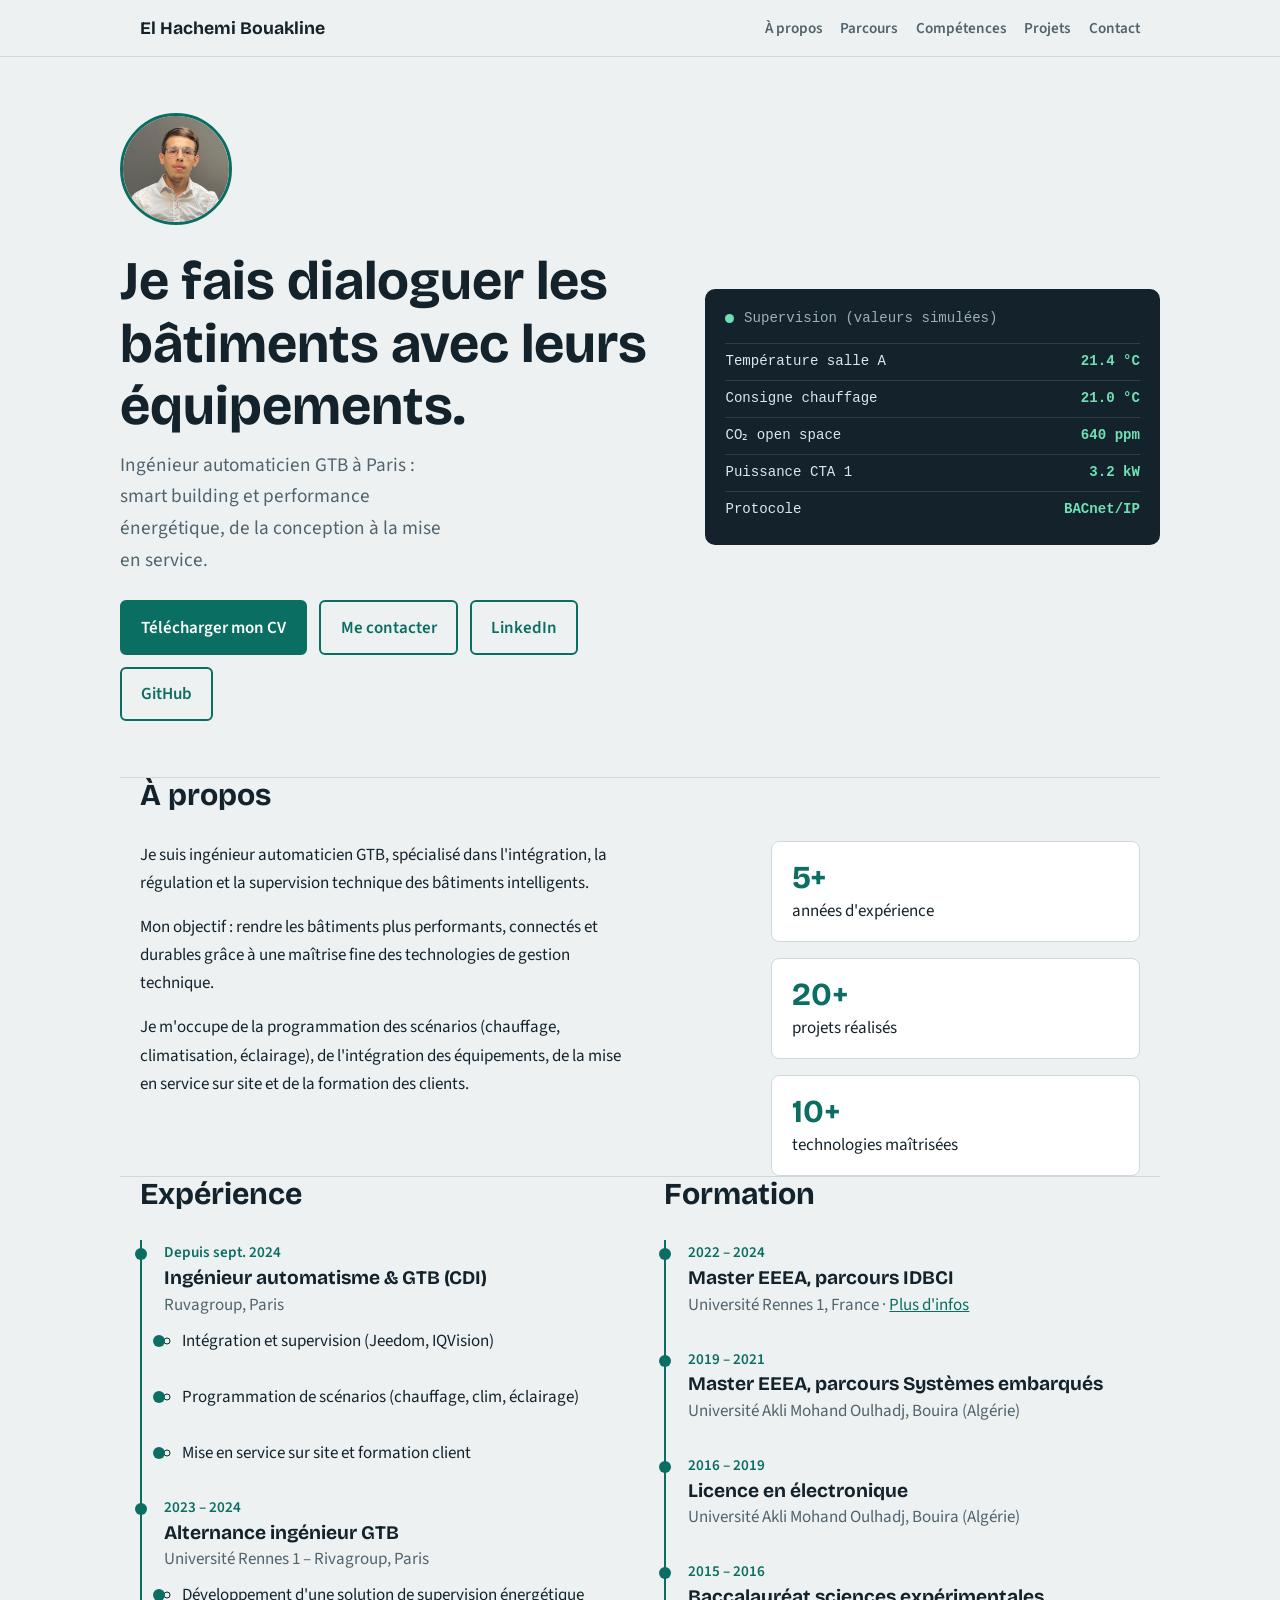
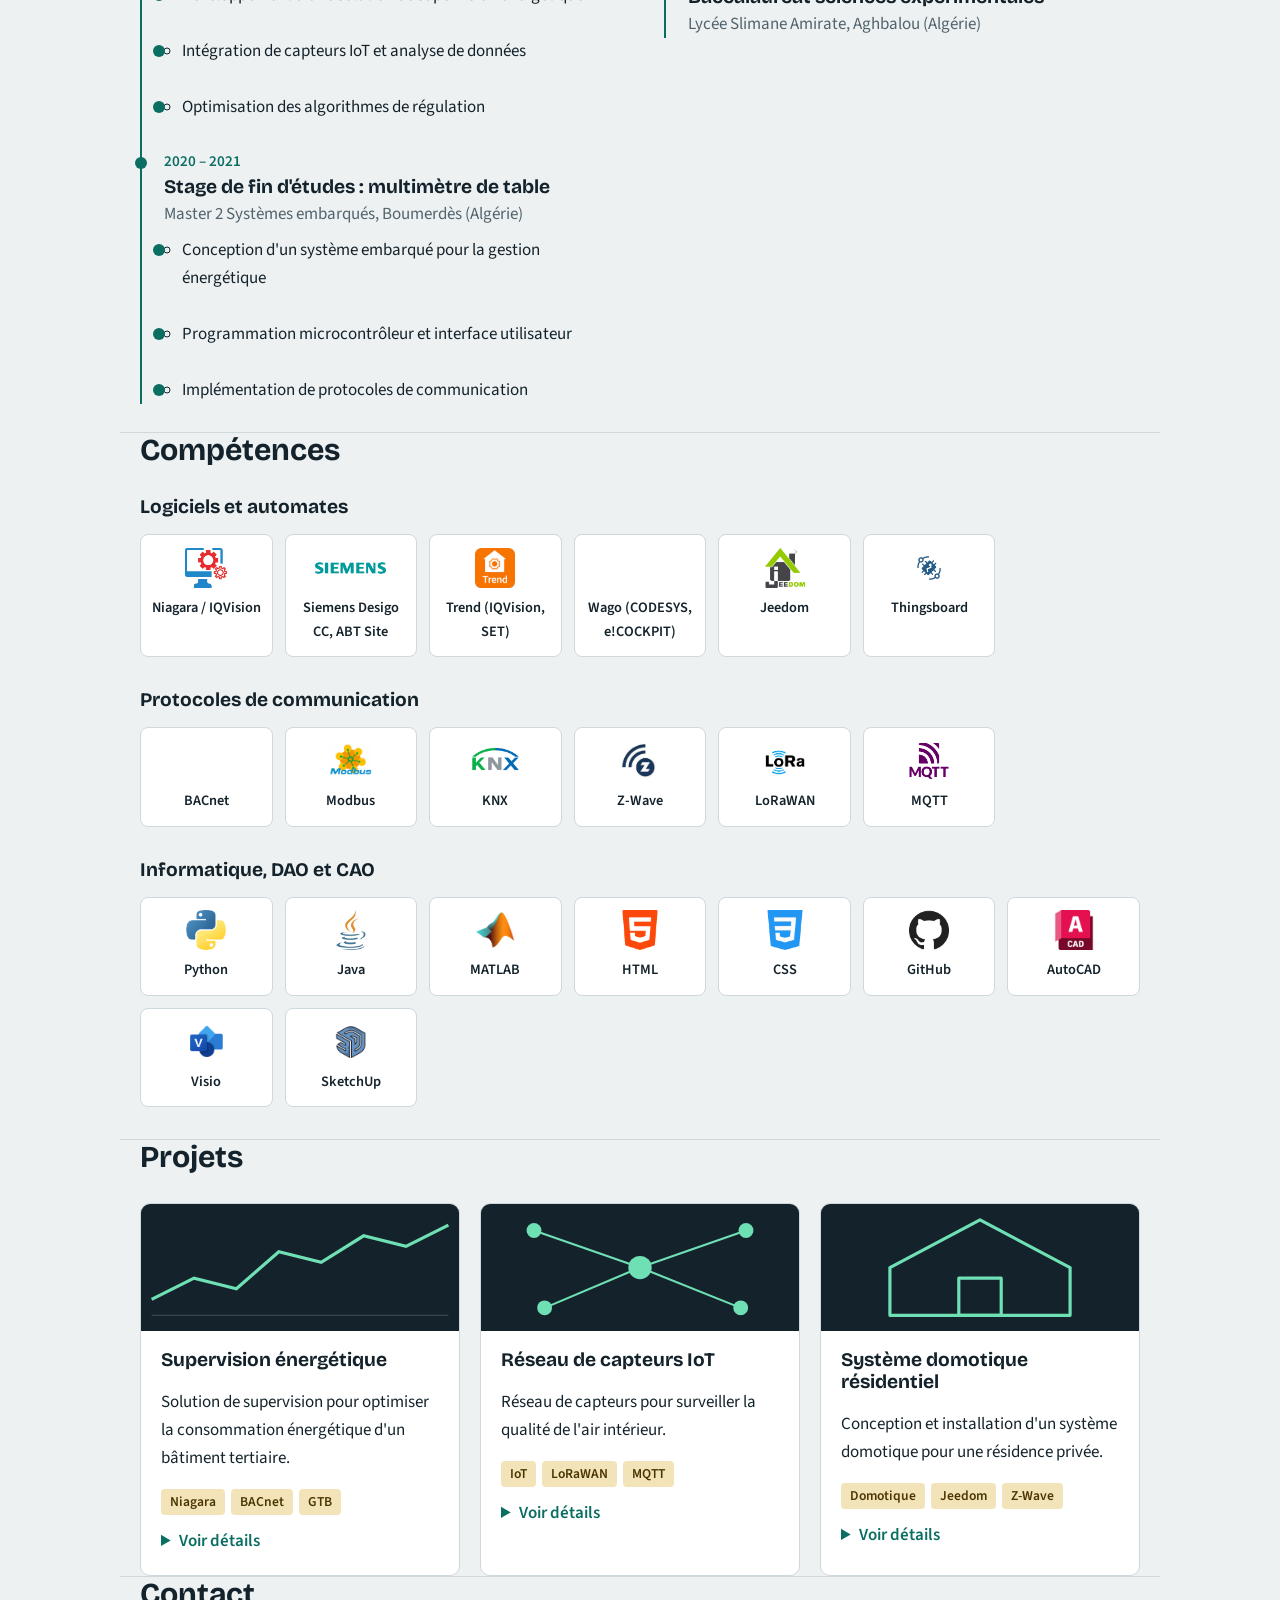
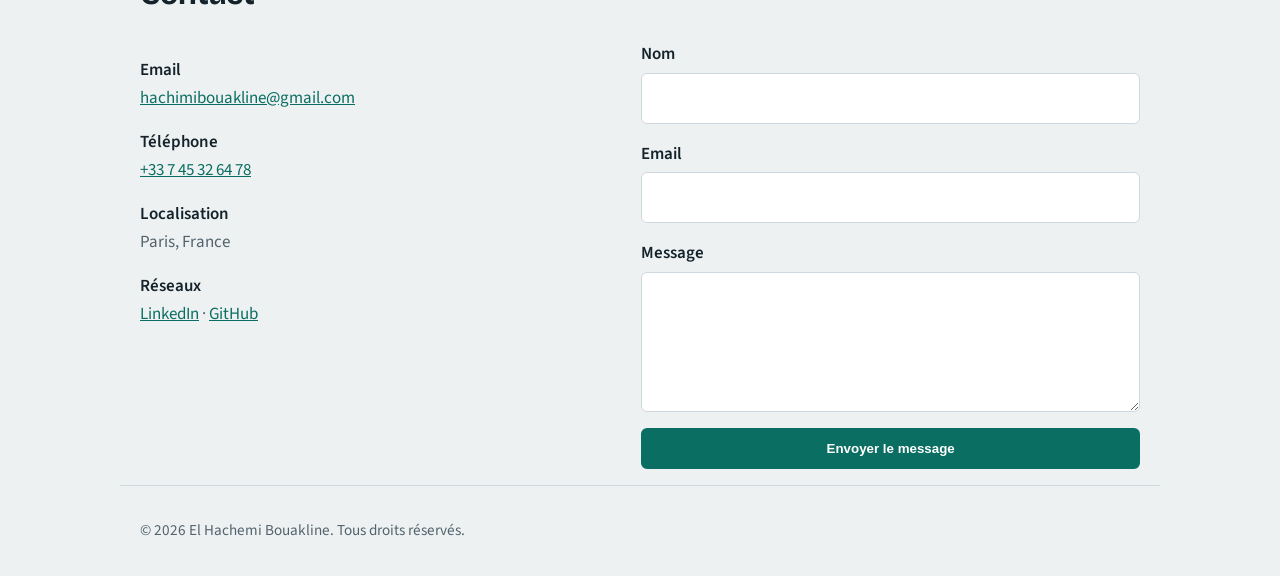
==== commit 4aeb28db: "Add files via upload" ====
--- a/index.html
+++ b/index.html
@@ -1,493 +1,186 @@
 <!DOCTYPE html>
 <html lang="fr">
 <head>
-    <meta charset="UTF-8">
-    <meta name="viewport" content="width=device-width, initial-scale=1.0">
-    <title>El Hachemi Bouakline | Ingénieur Automaticien GTB</title>
-    <link rel="stylesheet" href="styles.css">
-    <link rel="stylesheet" href="https://cdnjs.cloudflare.com/ajax/libs/font-awesome/6.4.0/css/all.min.css">
-    <link href="https://fonts.googleapis.com/css2?family=Roboto:wght@300;400;500;700&display=swap" rel="stylesheet">
+<meta charset="UTF-8">
+<meta name="viewport" content="width=device-width, initial-scale=1">
+<title>El Hachemi Bouakline | Ingénieur Automaticien GTB</title>
+<meta name="description" content="Ingénieur automaticien GTB à Paris : intégration, régulation et supervision de bâtiments intelligents (Niagara, Desigo CC, Jeedom, BACnet, Modbus, KNX).">
+<link rel="preconnect" href="https://fonts.googleapis.com">
+<link rel="preconnect" href="https://fonts.gstatic.com" crossorigin>
+<link href="https://fonts.googleapis.com/css2?family=Bricolage+Grotesque:wght@500;700&family=Source+Sans+3:wght@400;600&display=swap" rel="stylesheet">
+<link rel="stylesheet" href="styles.css">
 </head>
 <body>
-    <!-- Navigation -->
-    <header class="header">
-        <div class="container">
-            <div class="logo">EB</div>
-            <nav class="navbar">
-                <ul class="nav-menu">
-                    <li><a href="#accueil" class="nav-link">Accueil</a></li>
-                    <li><a href="#a-propos" class="nav-link">À propos</a></li>
-                    <li><a href="#formation" class="nav-link">Formation</a></li>
-                    <li><a href="#experience" class="nav-link">Expérience</a></li>
-                    <li><a href="#competences" class="nav-link">Compétences</a></li>
-                    <li><a href="#projets" class="nav-link">Projets</a></li>
-                    <li><a href="#contact" class="nav-link">Contact</a></li>
-                </ul>
-                <div class="hamburger">
-                    <span class="bar"></span>
-                    <span class="bar"></span>
-                    <span class="bar"></span>
-                </div>
-            </nav>
-        </div>
-    </header>
+<header class="nav"><div class="wrap">
+  <a class="logo" href="#accueil">El Hachemi Bouakline</a>
+  <nav aria-label="Navigation principale"><ul>
+    <li><a href="#a-propos">À propos</a></li><li><a href="#parcours">Parcours</a></li>
+    <li><a href="#competences">Compétences</a></li><li><a href="#projets">Projets</a></li><li><a href="#contact">Contact</a></li>
+  </ul></nav>
+</div></header>
 
-    <!-- Section Accueil -->
-    <section id="accueil" class="hero">
-        <div class="container">
-            <div class="hero-content">
-                <div class="profile-image">
-                    <img src="nadir.jpg" alt="El Hachemi Bouakline">
-                </div>
-                <div class="hero-text">
-                    <h1>El Hachemi Bouakline</h1>
-                    <h2>Ingénieur Automaticien GTB – Smart Building & Performance énergétique</h2>
-                    <div class="social-links">
-                        <a href="https://www.linkedin.com/in/el-hachemi-bouakline-0b2b7113a/" target="_blank" class="social-icon">
-                            <i class="fab fa-linkedin"></i>
-                        </a>
-                        <a href="mailto:contact@elhachemi.com" class="social-icon">
-                            <i class="fas fa-envelope"></i>
-                        </a>
-                        <a href="https://github.com/" target="_blank" class="social-icon">
-                            <i class="fab fa-github"></i>
-                        </a>
-                    </div>
-                    <a href="#" class="btn btn-primary">Télécharger mon CV</a>
-                </div>
-            </div>
-        </div>
-    </section>
+<main>
+<section id="accueil" class="wrap hero">
+  <div>
+    <img class="photo" src="nadir.jpg" alt="Portrait de El Hachemi Bouakline">
+    <h1>Je fais dialoguer les bâtiments avec leurs équipements.</h1>
+    <p class="role">Ingénieur automaticien GTB à Paris : smart building et performance énergétique, de la conception à la mise en service.</p>
+    <div class="btns">
+      <a class="btn primary" href="cv.pdf" download>Télécharger mon CV</a>
+      <a class="btn ghost" href="#contact">Me contacter</a>
+      <a class="btn ghost" href="https://www.linkedin.com/in/el-hachemi-bouakline-0b2b7113a/" target="_blank" rel="noopener">LinkedIn</a>
+      <a class="btn ghost" href="https://github.com/mapageano" target="_blank" rel="noopener">GitHub</a>
+    </div>
+  </div>
+  <div class="panel" aria-label="Exemple de supervision, valeurs simulées">
+    <div class="head"><span class="dot"></span>Supervision (valeurs simulées)</div>
+    <div class="row"><span>Température salle A</span><b id="v1">21.4 °C</b></div>
+    <div class="row"><span>Consigne chauffage</span><b>21.0 °C</b></div>
+    <div class="row"><span>CO₂ open space</span><b id="v2">640 ppm</b></div>
+    <div class="row"><span>Puissance CTA 1</span><b id="v3">3.2 kW</b></div>
+    <div class="row"><span>Protocole</span><b>BACnet/IP</b></div>
+  </div>
+</section>
 
-    <!-- Section À propos -->
-    <section id="a-propos" class="section">
-        <div class="container">
-            <h2 class="section-title">À propos de moi</h2>
-            <div class="about-content">
-                <div class="about-text">
-                    <p class="about-paragraph">
-                        <strong>Je suis ingénieur automaticien GTB</strong>, spécialisé dans l'intégration, la régulation et la supervision technique des bâtiments intelligents.
-                    </p>
-                    <p class="about-paragraph">
-                        Mon objectif est simple : rendre les bâtiments plus performants, connectés et durables, grâce à une maîtrise fine des technologies de gestion technique.
-                    </p>
-                    <p class="about-paragraph">
-                        Aujourd'hui, je mobilise ces expériences complémentaires dans mes <strong>projets GTB</strong>, de la conception à la mise en service.
-                    </p>
-                </div>
-                <div class="about-stats">
-                    <div class="stat-item">
-                        <div class="stat-number">5+</div>
-                        <div class="stat-title">Années d'expérience</div>
-                    </div>
-                    <div class="stat-item">
-                        <div class="stat-number">20+</div>
-                        <div class="stat-title">Projets réalisés</div>
-                    </div>
-                    <div class="stat-item">
-                        <div class="stat-number">10+</div>
-                        <div class="stat-title">Technologies maîtrisées</div>
-                    </div>
-                </div>
-            </div>
-        </div>
-    </section>
+<section id="a-propos" class="wrap">
+  <h2>À propos</h2>
+  <div class="about">
+    <div>
+      <p>Je suis ingénieur automaticien GTB, spécialisé dans l'intégration, la régulation et la supervision technique des bâtiments intelligents.</p>
+      <p>Mon objectif : rendre les bâtiments plus performants, connectés et durables grâce à une maîtrise fine des technologies de gestion technique.</p>
+      <p>Je m'occupe de la programmation des scénarios (chauffage, climatisation, éclairage), de l'intégration des équipements, de la mise en service sur site et de la formation des clients.</p>
+    </div>
+    <div class="stats">
+      <div class="stat"><strong>5+</strong>années d'expérience</div>
+      <div class="stat"><strong>20+</strong>projets réalisés</div>
+      <div class="stat"><strong>10+</strong>technologies maîtrisées</div>
+    </div>
+  </div>
+</section>
 
-    <!-- Section Formation -->
-    <section id="formation" class="section bg-light">
-        <div class="container">
-            <h2 class="section-title">Formation</h2>
-            <div class="timeline">
-                <div class="timeline-item">
-                    <div class="timeline-dot"></div>
-                    <div class="timeline-date">2022 - 2024</div>
-                    <div class="timeline-content">
-                        <h3>Master EEEA parcours IDBCI</h3>
-                        <h4>Université Rennes 1</h4>
-                        <p>35000 Rennes, France</p>
-                        <a href="https://domotique.istic.univ-rennes1.fr/fr/master-itea" class="btn btn-sm" target="_blank">Plus d'infos</a>
-                    </div>
-                </div>
-                <div class="timeline-item">
-                    <div class="timeline-dot"></div>
-                    <div class="timeline-date">2019 - 2021</div>
-                    <div class="timeline-content">
-                        <h3>Master EEEA parcours Systèmes Embarqués</h3>
-                        <h4>Université Akli Mohand Oulhadj</h4>
-                        <p>10000 Bouira, Algérie</p>
-                    </div>
-                </div>
-                <div class="timeline-item">
-                    <div class="timeline-dot"></div>
-                    <div class="timeline-date">2016 - 2019</div>
-                    <div class="timeline-content">
-                        <h3>Licence en Électronique</h3>
-                        <h4>Université Akli Mohand Oulhadj</h4>
-                        <p>10000 Bouira, Algérie</p>
-                    </div>
-                </div>
-                <div class="timeline-item">
-                    <div class="timeline-dot"></div>
-                    <div class="timeline-date">2015 - 2016</div>
-                    <div class="timeline-content">
-                        <h3>Bac Science Expérimentale</h3>
-                        <h4>Lycée Slimane Amirate</h4>
-                        <p>10007 Aghbalou, Algérie</p>
-                    </div>
-                </div>
-            </div>
-        </div>
-    </section>
+<section id="parcours" class="wrap">
+  <div class="cols">
+    <div>
+      <h2>Expérience</h2>
+      <ol class="timeline">
+        <li><div class="when">Depuis sept. 2024</div><h3>Ingénieur automatisme &amp; GTB (CDI)</h3><p class="where">Ruvagroup, Paris</p>
+          <ul><li>Intégration et supervision (Jeedom, IQVision)</li><li>Programmation de scénarios (chauffage, clim, éclairage)</li><li>Mise en service sur site et formation client</li></ul></li>
+        <li><div class="when">2023 – 2024</div><h3>Alternance ingénieur GTB</h3><p class="where">Université Rennes 1 – Rivagroup, Paris</p>
+          <ul><li>Développement d'une solution de supervision énergétique</li><li>Intégration de capteurs IoT et analyse de données</li><li>Optimisation des algorithmes de régulation</li></ul></li>
+        <li><div class="when">2020 – 2021</div><h3>Stage de fin d'études : multimètre de table</h3><p class="where">Master 2 Systèmes embarqués, Boumerdès (Algérie)</p>
+          <ul><li>Conception d'un système embarqué pour la gestion énergétique</li><li>Programmation microcontrôleur et interface utilisateur</li><li>Implémentation de protocoles de communication</li></ul></li>
+      </ol>
+    </div>
+    <div>
+      <h2>Formation</h2>
+      <ol class="timeline">
+        <li><div class="when">2022 – 2024</div><h3>Master EEEA, parcours IDBCI</h3><p class="where">Université Rennes 1, France · <a href="https://domotique.istic.univ-rennes1.fr/fr/master-itea" target="_blank" rel="noopener">Plus d'infos</a></p></li>
+        <li><div class="when">2019 – 2021</div><h3>Master EEEA, parcours Systèmes embarqués</h3><p class="where">Université Akli Mohand Oulhadj, Bouira (Algérie)</p></li>
+        <li><div class="when">2016 – 2019</div><h3>Licence en électronique</h3><p class="where">Université Akli Mohand Oulhadj, Bouira (Algérie)</p></li>
+        <li><div class="when">2015 – 2016</div><h3>Baccalauréat sciences expérimentales</h3><p class="where">Lycée Slimane Amirate, Aghbalou (Algérie)</p></li>
+      </ol>
+    </div>
+  </div>
+</section>
 
-    <!-- Section Expérience -->
-    <section id="experience" class="section">
-        <div class="container">
-            <h2 class="section-title">Expérience professionnelle</h2>
-            <div class="experience-cards">
-                <div class="experience-card">
-                    <div class="experience-header">
-                        <div class="experience-company">
-                            <h3>Ingénieur automatisme & GTB    -  CDI</h3>
-                            <h4>Ruvagroup</h4>
-                        </div>
-                        <div class="experience-date">
-                            <span>Depuis sept. 2024</span>
-                            <span>Paris, France</span>
-                        </div>
-                    </div>
-                    <div class="experience-body">
-                        <ul class="experience-list">
-                            <li>Intégration et supervision (Jeedom, IQVision)</li>
-                            <li>Programmation de scénarios (chauffage, clim, éclairage)</li>
-                            <li>Mise en service sur site et formation client</li>
-                        </ul>
-                    </div>
-                </div>
-                
-                <div class="experience-card">
-                    <div class="experience-header">
-                        <div class="experience-company">
-                            <h3>Alternance Ingénieur GTB</h3>
-                            <h4>Université Rennes 1 - Rivagroup</h4>
-                        </div>
-                        <div class="experience-date">
-                            <span> 2023 - 2024</span>
-                            <span>Paris, France</span>
-                        </div>
-                    </div>
-                    <div class="experience-body">
-                        <ul class="experience-list">
-                            <li>Développement d'une solution de supervision énergétique</li>
-                            <li>Intégration de capteurs IoT et analyse de données</li>
-                            <li>Optimisation des algorithmes de régulation</li>
-                        </ul>
-                    </div>
-                </div>
-                
-                <div class="experience-card">
-                    <div class="experience-header">
-                        <div class="experience-company">
-                            <h3>Stage fin d'étude : Conception et la réalisation d'un multimetre de table.</h3>
-                            <h4>Master 2 en Systèmes Embarqués</h4>
-                        </div>
-                        <div class="experience-date">
-                            <span>2020 - 2021</span>
-                            <span>Boumerdès, Algérie</span>
-                        </div>
-                    </div>
-                    <div class="experience-body">
-                        <ul class="experience-list">
-                            <li>Conception d'un système embarqué pour la gestion énergétique</li>
-                            <li>Programmation microcontrôleur et interface utilisateur</li>
-                            <li>Implémentation de protocoles de communication</li>
-                        </ul>
-                    </div>
-                </div>
-            </div>
-        </div>
-    </section>
+<section id="competences" class="wrap">
+  <h2>Compétences</h2>
+  <h3 class="sub">Logiciels et automates</h3>
+  <div class="skills">
+    <div class="skill"><img src="tridium.png" alt="">Niagara / IQVision</div>
+    <div class="skill"><img src="siemens.png" alt="">Siemens Desigo CC, ABT Site</div>
+    <div class="skill"><img src="trend.png" alt="">Trend (IQVision, SET)</div>
+    <div class="skill"><img src="wago.png" alt="">Wago (CODESYS, e!COCKPIT)</div>
+    <div class="skill"><img src="jeedom.png" alt="">Jeedom</div>
+    <div class="skill"><img src="thingsboard.png" alt="">Thingsboard</div>
+  </div>
+  <h3 class="sub">Protocoles de communication</h3>
+  <div class="skills">
+    <div class="skill"><img src="bacnet.png" alt="">BACnet</div>
+    <div class="skill"><img src="modbus.png" alt="">Modbus</div>
+    <div class="skill"><img src="knx.png" alt="">KNX</div>
+    <div class="skill"><img src="zwave.png" alt="">Z-Wave</div>
+    <div class="skill"><img src="lorawan.png" alt="">LoRaWAN</div>
+    <div class="skill"><img src="mqtt.png" alt="">MQTT</div>
+  </div>
+  <h3 class="sub">Informatique, DAO et CAO</h3>
+  <div class="skills">
+    <div class="skill"><img src="python.png" alt="">Python</div>
+    <div class="skill"><img src="java.png" alt="">Java</div>
+    <div class="skill"><img src="matlab.png" alt="">MATLAB</div>
+    <div class="skill"><img src="html-5.png" alt="">HTML</div>
+    <div class="skill"><img src="css-3.png" alt="">CSS</div>
+    <div class="skill"><img src="github.png" alt="">GitHub</div>
+    <div class="skill"><img src="autocad.png" alt="">AutoCAD</div>
+    <div class="skill"><img src="visio.png" alt="">Visio</div>
+    <div class="skill"><img src="sketchup.png" alt="">SketchUp</div>
+  </div>
+</section>
 
-    <!-- Section Compétences -->
-    <section id="competences" class="section bg-light">
-        <div class="container">
-            <h2 class="section-title">Compétences</h2>
-            
-            <div class="skills-container">
-                <div class="skills-category">
-                    <h3 class="category-title">Informatique</h3>
-                    <div class="skills-grid">
-                        <div class="skill-item">
-                            <div class="skill-icon"><img src="html-5.png"></div>
-                            <span class="skill-name">HTML</span>
-                        </div>
-                        <div class="skill-item">
-                            <div class="skill-icon"><img src="css-3.png"></div>
-                            <span class="skill-name">CSS</span>
-                        </div>
-                        <div class="skill-item">
-                            <div class="skill-icon"><img src="java.png"></div>
-                            <span class="skill-name">Java</span>
-                        </div>
-                        <div class="skill-item">
-                            <div class="skill-icon"><img src="python.png"></div>
-                            <span class="skill-name">Python</span>
-                        </div>
-                        <div class="skill-item">
-                            <div class="skill-icon"><img src="github.png"></div>
-                            <span class="skill-name">GitHub</span>
-                        </div>
-                        <div class="skill-item">
-                            <div class="skill-icon"><img src="matlab.png"></div>
-                            <span class="skill-name">MATLAB</span>
-                        </div>
-                    </div>
-                </div>
-                
-                <div class="skills-category">
-                    <h3 class="category-title">GTB / Automatisme</h3>
-                    <h4 class="subcategory-title">Logiciels & Automates</h4>
-                    <div class="skills-grid">
-                        <div class="skill-item">
-                            <div class="skill-icon"><img src="tridium.png"></div>
-                            <span class="skill-name">Niagara (IQVision, Tridium)</span>
-                        </div>
-                        <div class="skill-item">
-                            <div class="skill-icon"><img src="siemens.png"></div>
-                            <span class="skill-name">Siemens (Desigo CC, ABT Site)</span>
-                        </div>
-                        <div class="skill-item">
-                            <div class="skill-icon"><img src="thingsboard.png"></div>
-                            <span class="skill-name">Thingsboard</span>
-                        </div>
-                        <div class="skill-item">
-                            <div class="skill-icon"><img src="jeedom.png"></div>
-                            <span class="skill-name">Jeedom</span>
-                        </div>
-                        <div class="skill-item">
-                            <div class="skill-icon"><img src="trend.png"></div>
-                            <span class="skill-name">Trend (IQVision, SET)</span>
-                        </div>
-                        <div class="skill-item">
-                            <div class="skill-icon"><img src="wago.png"></div>
-                            <span class="skill-name">Wago (CODESYS, e!COCKPIT)</span>
-                        </div>
-                    </div>
-                    
-                    <h4 class="subcategory-title">Protocoles de communication</h4>
-                    <div class="skills-grid">
-                        <div class="skill-item">
-                            <div class="skill-icon"><img src="bacnet.png"></i></div>
-                            <span class="skill-name">BACnet</span>
-                        </div>
-                        <div class="skill-item">
-                            <div class="skill-icon"><img src="modbus.png"></div>
-                            <span class="skill-name">Modbus</span>
-                        </div>
-                        <div class="skill-item">
-                            <div class="skill-icon"><img src="zwave.png"></div>
-                            <span class="skill-name">Z-Wave</span>
-                        </div>
-                        <div class="skill-item">
-                            <div class="skill-icon"><img src="lorawan.png"></div>
-                            <span class="skill-name">LoRaWAN</span>
-                        </div>
-                        <div class="skill-item">
-                            <div class="skill-icon"><img src="mqtt.png"></div>
-                            <span class="skill-name">MQTT</span>
-                        </div>
-                        <div class="skill-item">
-                            <div class="skill-icon"><img src="knx.png"></div>
-                            <span class="skill-name">KNX</span>
-                        </div>
-                    </div>
-                </div>
-                
-                <div class="skills-category">
-                    <h3 class="category-title">Design / DAO / CAO</h3>
-                    <div class="skills-grid">
-                        <div class="skill-item">
-                            <div class="skill-icon"><img src="autocad.png"></i></div>
-                            <span class="skill-name">AutoCAD</span>
-                        </div>
-                        <div class="skill-item">
-                            <div class="skill-icon"><img src="visio.png"></i></div>
-                            <span class="skill-name">Visio</span>
-                        </div>
-                        <div class="skill-item">
-                            <div class="skill-icon"><img src="sketchup.png"></div>
-                            <span class="skill-name">SketchUp</span>
-                        </div>
-                    </div>
-                </div>
-            </div>
-        </div>
-    </section>
+<section id="projets" class="wrap">
+  <h2>Projets</h2>
+  <div class="projects">
+    <article class="project">
+      <svg viewBox="0 0 300 120" role="img" aria-label="Courbe de consommation énergétique"><polyline points="10,90 50,70 90,80 130,45 170,55 210,30 250,40 290,20" fill="none" stroke="#6fe0b4" stroke-width="3"/><line x1="10" y1="105" x2="290" y2="105" stroke="#ffffff33"/></svg>
+      <div class="body"><h3>Supervision énergétique</h3>
+        <p>Solution de supervision pour optimiser la consommation énergétique d'un bâtiment tertiaire.</p>
+        <div class="tags"><span>Niagara</span><span>BACnet</span><span>GTB</span></div>
+        <details><summary>Voir détails</summary><ul><li>Remontée des compteurs et des automates sur une même supervision</li><li>Alarmes et historiques de consommation</li><li>Réglages de régulation pour réduire les consommations</li></ul></details></div>
+    </article>
+    <article class="project">
+      <svg viewBox="0 0 300 120" role="img" aria-label="Réseau de capteurs"><g stroke="#6fe0b4" stroke-width="2" fill="none"><line x1="150" y1="60" x2="50" y2="25"/><line x1="150" y1="60" x2="60" y2="98"/><line x1="150" y1="60" x2="250" y2="25"/><line x1="150" y1="60" x2="245" y2="98"/></g><g fill="#6fe0b4"><circle cx="150" cy="60" r="11"/><circle cx="50" cy="25" r="7"/><circle cx="60" cy="98" r="7"/><circle cx="250" cy="25" r="7"/><circle cx="245" cy="98" r="7"/></g></svg>
+      <div class="body"><h3>Réseau de capteurs IoT</h3>
+        <p>Réseau de capteurs pour surveiller la qualité de l'air intérieur.</p>
+        <div class="tags"><span>IoT</span><span>LoRaWAN</span><span>MQTT</span></div>
+        <details><summary>Voir détails</summary><ul><li>Mesure du CO₂, de la température et de l'humidité</li><li>Transmission LoRaWAN vers un broker MQTT</li><li>Tableaux de bord de suivi</li></ul></details></div>
+    </article>
+    <article class="project">
+      <svg viewBox="0 0 300 120" role="img" aria-label="Schéma d'une maison connectée"><g fill="none" stroke="#6fe0b4" stroke-width="3" stroke-linejoin="round"><polygon points="150,15 235,60 235,105 65,105 65,60"/><rect x="130" y="70" width="40" height="35"/></g></svg>
+      <div class="body"><h3>Système domotique résidentiel</h3>
+        <p>Conception et installation d'un système domotique pour une résidence privée.</p>
+        <div class="tags"><span>Domotique</span><span>Jeedom</span><span>Z-Wave</span></div>
+        <details><summary>Voir détails</summary><ul><li>Scénarios de chauffage, d'éclairage et de volets</li><li>Équipements Z-Wave pilotés depuis Jeedom</li><li>Prise en main par les occupants</li></ul></details></div>
+    </article>
+  </div>
+</section>
 
-    <!-- Section Projets -->
-    <section id="projets" class="section">
-        <div class="container">
-            <h2 class="section-title">Projets</h2>
-            <div class="projects-grid">
-                <div class="project-card">
-                    <div class="project-image">
-                        <img src="https://via.placeholder.com/600x400" alt="Projet GTB">
-                    </div>
-                    <div class="project-content">
-                        <h3>Supervision énergétique</h3>
-                        <p>Développement d'une solution de supervision pour optimiser la consommation énergétique d'un bâtiment tertiaire.</p>
-                        <div class="project-tags">
-                            <span>GTB</span>
-                            <span>Niagara</span>
-                            <span>BACnet</span>
-                        </div>
-                        <a href="#" class="btn btn-sm">Voir détails</a>
-                    </div>
-                </div>
-                
-                <div class="project-card">
-                    <div class="project-image">
-                        <img src="https://via.placeholder.com/600x400" alt="Projet IoT">
-                    </div>
-                    <div class="project-content">
-                        <h3>Réseau de capteurs IoT</h3>
-                        <p>Mise en place d'un réseau de capteurs IoT pour la surveillance de la qualité de l'air intérieur.</p>
-                        <div class="project-tags">
-                            <span>IoT</span>
-                            <span>LoRaWAN</span>
-                            <span>MQTT</span>
-                        </div>
-                        <a href="#" class="btn btn-sm">Voir détails</a>
-                    </div>
-                </div>
-                
-                <div class="project-card">
-                    <div class="project-image">
-                        <img src="https://via.placeholder.com/600x400" alt="Projet Domotique">
-                    </div>
-                    <div class="project-content">
-                        <h3>Système domotique résidentiel</h3>
-                        <p>Conception et installation d'un système domotique pour une résidence privée.</p>
-                        <div class="project-tags">
-                            <span>Domotique</span>
-                            <span>Jeedom</span>
-                            <span>Z-Wave</span>
-                        </div>
-                        <a href="#" class="btn btn-sm">Voir détails</a>
-                    </div>
-                </div>
-            </div>
-        </div>
-    </section>
+<section id="contact" class="wrap">
+  <h2>Contact</h2>
+  <div class="contact">
+    <dl>
+      <dt>Email</dt><dd><a href="mailto:hachimibouakline@gmail.com">hachimibouakline@gmail.com</a></dd>
+      <dt>Téléphone</dt><dd><a href="tel:+33745326478">+33 7 45 32 64 78</a></dd>
+      <dt>Localisation</dt><dd>Paris, France</dd>
+      <dt>Réseaux</dt><dd><a href="https://www.linkedin.com/in/el-hachemi-bouakline-0b2b7113a/" target="_blank" rel="noopener">LinkedIn</a> · <a href="https://github.com/mapageano" target="_blank" rel="noopener">GitHub</a></dd>
+    </dl>
+    <form id="f">
+      <label>Nom<input name="nom" required autocomplete="name"></label>
+      <label>Email<input name="email" type="email" required autocomplete="email"></label>
+      <label>Message<textarea name="msg" required></textarea></label>
+      <button class="btn primary" type="submit">Envoyer le message</button>
+      <small id="st" role="status"></small>
+    </form>
+  </div>
+</section>
+</main>
 
-    <!-- Section Contact -->
-    <section id="contact" class="section bg-light">
-        <div class="container">
-            <h2 class="section-title">Contact</h2>
-            <div class="contact-container">
-                <div class="contact-info">
-                    <div class="contact-item">
-                        <div class="contact-icon">
-                            <i class="fas fa-envelope"></i>
-                        </div>
-                        <div class="contact-text">
-                            <h3>Email</h3>
-                            <p>hachimibouakline@gmail.com</p>
-                        </div>
-                    </div>
-                    <div class="contact-item">
-                        <div class="contact-icon">
-                            <i class="fas fa-phone"></i>
-                        </div>
-                        <div class="contact-text">
-                            <h3>Téléphone</h3>
-                            <p>+33 7 45 32 64 78</p>
-                        </div>
-                    </div>
-                    <div class="contact-item">
-                        <div class="contact-icon">
-                            <i class="fas fa-map-marker-alt"></i>
-                        </div>
-                        <div class="contact-text">
-                            <h3>Localisation</h3>
-                            <p>Paris, France</p>
-                        </div>
-                    </div>
-                    <div class="social-links-large">
-                        <a href="https://www.linkedin.com/in/el-hachemi-bouakline-0b2b7113a/" target="_blank" class="social-link">
-                            <i class="fab fa-linkedin"></i>
-                        </a>
-                        <a href="https://github.com/" target="_blank" class="social-link">
-                            <i class="fab fa-github"></i>
-                        </a>
-                        <a href="#" class="social-link">
-                            <i class="fab fa-twitter"></i>
-                        </a>
-                    </div>
-                </div>
-                <div class="contact-form">
-                    <form action="https://formspree.io/f/xldbaeyg" method="POST">
-                        <div class="form-group">
-                            <label for="name">Nom</label>
-                            <input type="text" id="name" name="nom" required>
-                        </div>
-                        <div class="form-group">
-                            <label for="email">Email</label>
-                            <input type="email" id="email" name="email" required>
-                        </div>
-                        <div class="form-group">
-                            <label for="message">Message</label>
-                            <textarea id="message" name="message" rows="5" required></textarea>
-                        </div>
-                        <button type="submit" class="btn btn-primary">Envoyer</button>
-                    </form>
-                </div>
-            </div>
-        </div>
-    </section>
+<footer><div class="wrap">© <span id="y">2026</span> El Hachemi Bouakline. Tous droits réservés.</div></footer>
 
-    <!-- Footer -->
-    <footer class="footer">
-        <div class="container">
-            <div class="footer-content">
-                <div class="footer-logo">EB</div>
-                <p>&copy; 2023 El Hachemi Bouakline. Tous droits réservés.</p>
-                <div class="footer-links">
-                    <a href="#accueil">Accueil</a>
-                    <a href="#a-propos">À propos</a>
-                    <a href="#competences">Compétences</a>
-                    <a href="#contact">Contact</a>
-                </div>
-            </div>
-        </div>
-    </footer>
-
-    <script>
-        // Mobile Navigation Toggle
-        const hamburger = document.querySelector('.hamburger');
-        const navMenu = document.querySelector('.nav-menu');
-
-        hamburger.addEventListener('click', () => {
-            hamburger.classList.toggle('active');
-            navMenu.classList.toggle('active');
-        });
-
-        // Close mobile menu when clicking on a link
-        document.querySelectorAll('.nav-link').forEach(link => {
-            link.addEventListener('click', () => {
-                hamburger.classList.remove('active');
-                navMenu.classList.remove('active');
-            });
-        });
-
-        // Smooth scrolling for anchor links
-        document.querySelectorAll('a[href^="#"]').forEach(anchor => {
-            anchor.addEventListener('click', function(e) {
-                e.preventDefault();
-                document.querySelector(this.getAttribute('href')).scrollIntoView({
-                    behavior: 'smooth'
-                });
-            });
-        });
-    </script>
+<script>
+document.getElementById('y').textContent=new Date().getFullYear();
+document.getElementById('f').addEventListener('submit',function(e){
+  e.preventDefault();
+  var d=new FormData(this);
+  var body='Nom : '+d.get('nom')+'\nEmail : '+d.get('email')+'\n\n'+d.get('msg');
+  window.location.href='mailto:hachimibouakline@gmail.com?subject='+encodeURIComponent('Message depuis le portfolio')+'&body='+encodeURIComponent(body);
+  document.getElementById('st').textContent='Votre application mail s\u2019ouvre : il reste à envoyer le message.';
+});
+var r=function(a,b){return a+Math.random()*(b-a)};
+if(!matchMedia('(prefers-reduced-motion: reduce)').matches){setInterval(function(){
+  document.getElementById('v1').textContent=r(21.2,21.7).toFixed(1)+' °C';
+  document.getElementById('v2').textContent=Math.round(r(620,690))+' ppm';
+  document.getElementById('v3').textContent=r(3.0,3.5).toFixed(1)+' kW';
+},2500)}
+</script>
 </body>
-</html>+</html>
--- a/styles.css
+++ b/styles.css
@@ -1,864 +1,66 @@
-/* Variables */
-:root {
-    --primary-color: #747272;
-    --primary-dark: #317696;
-    --secondary-color: #2c3e50;
-    --text-color: #333333;
-    --text-light: #666666;
-    --bg-light: #f5f9fc;
-    --bg-white: #ffffff;
-    --border-color: #e0e0e0;
-    --shadow: 0 5px 15px rgba(0, 0, 0, 0.1);
-    --transition: all 0.3s ease;
-}
-
-/* Base Styles */
-* {
-    margin: 0;
-    padding: 0;
-    box-sizing: border-box;
-}
-
-html {
-    scroll-behavior: smooth;
-    scroll-padding-top: 80px;
-}
-
-body {
-    font-family: 'Roboto', sans-serif;
-    line-height: 1.6;
-    color: var(--text-color);
-    background-color: var(--bg-white);
-}
-
-.container {
-    width: 100%;
-    max-width: 1200px;
-    margin: 0 auto;
-    padding: 0 20px;
-}
-
-a {
-    text-decoration: none;
-    color: var(--primary-color);
-    transition: var(--transition);
-}
-
-ul {
-    list-style: none;
-}
-
-img {
-    max-width: 100%;
-    height: auto;
-}
-
-.section {
-    padding: 10px 0;
-
-}
-
-.section-title {
-    font-size: 2.5rem;
-    text-align: center;
-    margin-bottom: 50px;
-    color: var(--secondary-color);
-    position: relative;
-}
-
-.section-title::after {
-    content: '';
-    position: absolute;
-    bottom: -15px;
-    left: 50%;
-    transform: translateX(-50%);
-    width: 80px;
-    height: 4px;
-    background-color: var(--primary-color);
-}
-
-.bg-light {
-    background-color: var(--bg-light);
-}
-
-/* Buttons */
-.btn {
-    display: inline-block;
-    padding: 12px 30px;
-    background-color: var(--primary-color);
-    color: white;
-    border: none;
-    border-radius: 5px;
-    font-weight: 500;
-    cursor: pointer;
-    transition: var(--transition);
-    text-align: center;
-}
-
-.btn:hover {
-    background-color: var(--primary-dark);
-    transform: translateY(-3px);
-}
-
-.btn-sm {
-    padding: 8px 20px;
-    font-size: 0.9rem;
-}
-
-/* Header & Navigation */
-.header {
-    position: fixed;
-    top: 0;
-    left: 0;
-    width: 100%;
-    background-color: white;
-    box-shadow: var(--shadow);
-    z-index: 1000;
-    height: 80px;
-}
-
-.header .container {
-    display: flex;
-    justify-content: space-between;
-    align-items: center;
-    height: 100%;
-}
-
-.logo {
-    font-size: 1.8rem;
-    font-weight: 700;
-    color: var(--primary-color);
-    background-color: var(--bg-light);
-    width: 50px;
-    height: 50px;
-    display: flex;
-    align-items: center;
-    justify-content: center;
-    border-radius: 50%;
-}
-
-.navbar {
-    display: flex;
-    align-items: center;
-}
-
-.nav-menu {
-    display: flex;
-    gap: 30px;
-}
-
-.nav-link {
-    color: var(--text-color);
-    font-weight: 500;
-    position: relative;
-    padding: 5px 0;
-}
-
-.nav-link::after {
-    content: '';
-    position: absolute;
-    bottom: 0;
-    left: 0;
-    width: 0;
-    height: 2px;
-    background-color: var(--primary-color);
-    transition: var(--transition);
-}
-
-.nav-link:hover {
-    color: var(--primary-color);
-}
-
-.nav-link:hover::after {
-    width: 100%;
-}
-
-.hamburger {
-    display: none;
-    cursor: pointer;
-}
-
-.bar {
-    display: block;
-    width: 25px;
-    height: 3px;
-    margin: 5px auto;
-    background-color: var(--text-color);
-    transition: var(--transition);
-}
-
-/* Hero Section */
-
-.hero {
-    padding-top: 150px;
-    padding-bottom: 100px;
-    background-color: var(--bg-light);
-}
-
-.hero-content {
-    display: flex;
-    align-items: center;
-    justify-content: center;
-    gap: 50px;
-}
-
-.profile-image {
-    flex: 0 0 300px;
-}
-
-.profile-image img {
-    width: 100%;
-    height: auto;
-    border-radius: 50%;
-    box-shadow: var(--shadow);
-    border: 5px solid white;
-}
-
-.hero-text {
-    flex: 1;
-}
-
-.hero-text h1 {
-    font-size: 3rem;
-    margin-bottom: 10px;
-    color: var(--secondary-color);
-    color: #000000;
-}
-
-.hero-text h2 {
-    font-size: 1.5rem;
-    color: var(--primary-color);
-    margin-bottom: 20px;
-    font-weight: 500;
-    color: #222222;
-}
-
-.social-links {
-    display: flex;
-    gap: 15px;
-    margin-bottom: 30px;
-}
-
-.social-icon {
-    display: flex;
-    align-items: center;
-    justify-content: center;
-    width: 40px;
-    height: 40px;
-    background-color: var(--primary-color);
-    color: white;
-    border-radius: 50%;
-    transition: var(--transition);
-}
-
-.social-icon:hover {
-    background-color: var(--primary-dark);
-    transform: translateY(-5px);
-}
-
-/* About Section */
-.about-content {
-    display: flex;
-    flex-direction: column;
-    gap: 50px;
-    height: 700px;
-}
-
-.about-text {
-    text-align: center;
-}
-
-.about-paragraph {
-    font-size: 1.1rem;
-    margin-bottom: 20px;
-    padding: 20px;
-    background-color: white;
-    border-radius: 10px;
-    box-shadow: var(--shadow);
-}
-
-.about-stats {
-    display: flex;
-    justify-content: space-around;
-    flex-wrap: wrap;
-    gap: 20px;
-}
-
-.stat-item {
-    text-align: center;
-    padding: 30px;
-    background-color: white;
-    border-radius: 10px;
-    box-shadow: var(--shadow);
-    flex: 1;
-    min-width: 200px;
-    transition: var(--transition);
-}
-
-.stat-item:hover {
-    transform: translateY(-10px);
-}
-
-.stat-number {
-    font-size: 2.5rem;
-    font-weight: 700;
-    color: var(--primary-color);
-    margin-bottom: 10px;
-    color: #0fa5eb;
-}
-
-.stat-title {
-    font-size: 1.1rem;
-    color: var(--text-light);
-}
-
-/* Timeline (Formation) */
-.timeline {
-    position: relative;
-    max-width: 800px;
-    margin: 0 auto;
-}
-
-.timeline::after {
-    content: '';
-    position: absolute;
-    width: 4px;
-    background-color: var(--primary-color);
-    top: 0;
-    bottom: 0;
-    left: 50%;
-    transform: translateX(-50%);
-}
-
-.timeline-item {
-    padding: 10px 40px;
-    position: relative;
-    width: 50%;
-    box-sizing: border-box;
-    margin-bottom: 30px;
-}
-
-.timeline-item:nth-child(odd) {
-    left: 0;
-}
-
-.timeline-item:nth-child(even) {
-    left: 50%;
-}
-
-.timeline-dot {
-    position: absolute;
-    width: 20px;
-    height: 20px;
-    background-color: var(--primary-color);
-    border-radius: 50%;
-    top: 15px;
-    z-index: 1;
-}
-
-.timeline-item:nth-child(odd) .timeline-dot {
-    right: -10px;
-}
-
-.timeline-item:nth-child(even) .timeline-dot {
-    left: -10px;
-}
-
-.timeline-date {
-    position: absolute;
-    top: 15px;
-    font-weight: 600;
-    color: var(--primary-color);
-}
-
-.timeline-item:nth-child(odd) .timeline-date {
-    right: -150px;
-}
-
-.timeline-item:nth-child(even) .timeline-date {
-    left: -150px;
-}
-
-.timeline-content {
-    padding: 20px;
-    background-color: white;
-    border-radius: 10px;
-    box-shadow: var(--shadow);
-}
-
-.timeline-content h3 {
-    margin-bottom: 5px;
-    color: var(--secondary-color);
-}
-
-.timeline-content h4 {
-    margin-bottom: 10px;
-    color: var(--primary-color);
-    font-weight: 500;
-}
-
-/* Experience Section */
-.experience-cards {
-    display: flex;
-    flex-direction: column;
-    gap: 30px;
-    height: 900px;
-}
-
-.experience-card {
-    background-color: white;
-    border-radius: 10px;
-    box-shadow: var(--shadow);
-    overflow: hidden;
-    transition: var(--transition);
-}
-
-.experience-card:hover {
-    transform: translateY(-5px);
-}
-
-.experience-header {
-    display: flex;
-    justify-content: space-between;
-    align-items: flex-start;
-    padding: 20px;
-    background-color: var(--bg-light);
-    border-bottom: 1px solid var(--border-color);
-}
-
-.experience-company h3 {
-    font-size: 1.2rem;
-    margin-bottom: 5px;
-    color: var(--secondary-color);
-}
-
-.experience-company h4 {
-    font-size: 1rem;
-    color: var(--primary-color);
-    font-weight: 500;
-}
-
-.experience-date {
-    text-align: right;
-}
-
-.experience-date span {
-    display: block;
-    font-size: 0.9rem;
-    color: var(--text-light);
-}
-
-.experience-body {
-    padding: 20px;
-}
-
-.experience-list {
-    list-style-type: disc;
-    padding-left: 20px;
-}
-
-.experience-list li {
-    margin-bottom: 10px;
-    color: var(--text-light);
-}
-
-/* Skills Section */
-.skills-container {
-    display: flex;
-    flex-direction: column;
-    gap: 50px;
-    height: 1200px;
-}
-
-.skills-category {
-    background-color: white;
-    border-radius: 10px;
-    padding: 30px;
-    box-shadow: var(--shadow);
-}
-
-.category-title {
-    font-size: 1.5rem;
-    margin-bottom: 20px;
-    color: var(--secondary-color);
-    text-align: center;
-    position: relative;
-}
-
-.category-title::after {
-    content: '';
-    position: absolute;
-    bottom: -10px;
-    left: 50%;
-    transform: translateX(-50%);
-    width: 50px;
-    height: 3px;
-    background-color: var(--primary-color);
-}
-
-.subcategory-title {
-    font-size: 1.2rem;
-    margin: 30px 0 20px;
-    color: var(--text-color);
-    text-align: center;
-}
-
-.skills-grid {
-    display: grid;
-    grid-template-columns: repeat(auto-fill, minmax(150px, 1fr));
-    gap: 20px;
-}
-
-.skill-item {
-    display: flex;
-    flex-direction: column;
-    align-items: center;
-    padding: 15px;
-    background-color: var(--bg-light);
-    border-radius: 10px;
-    transition: var(--transition);
-}
-
-.skill-item:hover {
-    transform: translateY(-5px);
-    box-shadow: var(--shadow);
-}
-
-.skill-icon {
-    font-size: 2rem;
-    color: var(--primary-color);
-    margin-bottom: 10px;
-}
-
-.skill-icon img {
-    width: 50px;
-    height: 50px;
-}
-
-.skill-name {
-    text-align: center;
-    font-size: 0.9rem;
-}
-
-/* Projects Section */
-#projets .container{
-    height: 800px;
-}
-
-.projects-grid {
-    display: grid;
-    grid-template-columns: repeat(auto-fill, minmax(300px, 1fr));
-    gap: 30px;
-}
-
-.project-card {
-    background-color: white;
-    border-radius: 10px;
-    overflow: hidden;
-    box-shadow: var(--shadow);
-    transition: var(--transition);
-}
-
-.project-card:hover {
-    transform: translateY(-10px);
-}
-
-.project-image {
-    height: 200px;
-    overflow: hidden;
-}
-
-.project-image img {
-    width: 100%;
-    height: 100%;
-    object-fit: cover;
-    transition: var(--transition);
-}
-
-.project-card:hover .project-image img {
-    transform: scale(1.1);
-}
-
-.project-content {
-    padding: 20px;
-}
-
-.project-content h3 {
-    font-size: 1.3rem;
-    margin-bottom: 10px;
-    color: var(--secondary-color);
-}
-
-.project-content p {
-    color: var(--text-light);
-    margin-bottom: 15px;
-    font-size: 0.95rem;
-}
-
-.project-tags {
-    display: flex;
-    flex-wrap: wrap;
-    gap: 10px;
-    margin-bottom: 15px;
-}
-
-.project-tags span {
-    background-color: var(--bg-light);
-    padding: 5px 10px;
-    border-radius: 20px;
-    font-size: 0.8rem;
-    color: var(--text-color);
-}
-
-/* Contact Section */
-.contact-container {
-    display: flex;
-    gap: 50px;
-    height: 550px;
-}
-
-.contact-info, .contact-form {
-    flex: 1;
-}
-
-.contact-item {
-    display: flex;
-    align-items: flex-start;
-    margin-bottom: 30px;
-}
-
-.contact-icon {
-    font-size: 1.5rem;
-    color: var(--primary-color);
-    margin-right: 20px;
-    width: 50px;
-    height: 50px;
-    background-color: white;
-    border-radius: 50%;
-    display: flex;
-    align-items: center;
-    justify-content: center;
-    box-shadow: var(--shadow);
-}
-
-.contact-text h3 {
-    margin-bottom: 5px;
-    color: var(--secondary-color);
-}
-
-.contact-text p {
-    color: var(--text-light);
-}
-
-.social-links-large {
-    display: flex;
-    gap: 15px;
-    margin-top: 30px;
-}
-
-.social-link {
-    display: flex;
-    align-items: center;
-    justify-content: center;
-    width: 50px;
-    height: 50px;
-    background-color: var(--primary-color);
-    color: white;
-    border-radius: 50%;
-    font-size: 1.5rem;
-    transition: var(--transition);
-}
-
-.social-link:hover {
-    background-color: var(--primary-dark);
-    transform: translateY(-5px);
-}
-
-.form-group {
-    margin-bottom: 20px;
-}
-
-.form-group label {
-    display: block;
-    margin-bottom: 8px;
-    font-weight: 500;
-}
-
-.form-group input, .form-group textarea {
-    width: 100%;
-    padding: 12px;
-    border: 1px solid var(--border-color);
-    border-radius: 5px;
-    font-family: inherit;
-    transition: var(--transition);
-}
-
-.form-group input:focus, .form-group textarea:focus {
-    outline: none;
-    border-color: var(--primary-color);
-}
-
-/* Footer */
-.footer {
-    background-color: var(--secondary-color);
-    color: white;
-    padding: 50px 0;
-}
-
-.footer-content {
-    display: flex;
-    justify-content: space-between;
-    align-items: center;
-    flex-wrap: wrap;
-    gap: 20px;
-}
-
-.footer-logo {
-    font-size: 1.8rem;
-    font-weight: 700;
-    color: white;
-    background-color: var(--primary-color);
-    width: 50px;
-    height: 50px;
-    display: flex;
-    align-items: center;
-    justify-content: center;
-    border-radius: 50%;
-}
-
-.footer-links {
-    display: flex;
-    gap: 20px;
-}
-
-.footer-links a {
-    color: white;
-    transition: var(--transition);
-}
-
-.footer-links a:hover {
-    color: var(--primary-color);
-}
-
-/* Responsive Design */
-@media (max-width: 992px) {
-    .hero-content {
-        flex-direction: column;
-        text-align: center;
-    }
-    
-    .contact-container {
-        flex-direction: column;
-    }
-    
-    .timeline::after {
-        left: 31px;
-    }
-    
-    .timeline-item {
-        width: 100%;
-        padding-left: 70px;
-        padding-right: 25px;
-    }
-    
-    .timeline-item:nth-child(even) {
-        left: 0;
-    }
-    
-    .timeline-dot {
-        left: 21px;
-    }
-    
-    .timeline-item:nth-child(odd) .timeline-dot {
-        right: auto;
-        left: 21px;
-    }
-    
-    .timeline-date {
-        position: relative;
-        top: 0;
-        margin-bottom: 10px;
-    }
-    
-    .timeline-item:nth-child(odd) .timeline-date,
-    .timeline-item:nth-child(even) .timeline-date {
-        right: auto;
-        left: auto;
-    }
-}
-
-@media (max-width: 768px) {
-    .hamburger {
-        display: block;
-    }
-    
-    .nav-menu {
-        position: fixed;
-        left: -100%;
-        top: 80px;
-        flex-direction: column;
-        background-color: white;
-        width: 100%;
-        text-align: center;
-        transition: var(--transition);
-        box-shadow: 0 10px 10px rgba(0, 0, 0, 0.1);
-        padding: 20px 0;
-        height: calc(100vh - 80px);
-    }
-    
-    .nav-menu.active {
-        left: 0;
-    }
-    
-    .hamburger.active .bar:nth-child(2) {
-        opacity: 0;
-    }
-    
-    .hamburger.active .bar:nth-child(1) {
-        transform: translateY(8px) rotate(45deg);
-    }
-    
-    .hamburger.active .bar:nth-child(3) {
-        transform: translateY(-8px) rotate(-45deg);
-    }
-    
-    .experience-header {
-        flex-direction: column;
-    }
-    
-    .experience-date {
-        text-align: left;
-        margin-top: 10px;
-    }
-    
-    .footer-content {
-        flex-direction: column;
-        text-align: center;
-    }
-}
-
-@media (max-width: 576px) {
-    .section {
-        padding: 60px 0;
-    }
-    
-    .section-title {
-        font-size: 2rem;
-    }
-    
-    .hero-text h1 {
-        font-size: 2.2rem;
-    }
-    
-    .hero-text h2 {
-        font-size: 1.2rem;
-    }
-    
-    .skills-grid {
-        grid-template-columns: repeat(2, 1fr);
-    }
-    
-    .projects-grid {
-        grid-template-columns: 1fr;
-    }
-}+:root{--bg:#eef1f2;--surface:#fff;--ink:#14232b;--muted:#51636c;--line:#cfd8dc;--accent:#0b6e62;--accent-ink:#fff;--tag:#f3e3b8;--tag-ink:#4a3600;--panel:#14232b;--panel-ink:#dbe7ea;--ok:#6fe0b4}
+@media(prefers-color-scheme:dark){:root{--bg:#0f1a20;--surface:#17262e;--ink:#e8eff1;--muted:#9bb0b8;--line:#2a3e48;--accent:#58d3bd;--accent-ink:#06211c;--tag:#4a3d14;--tag-ink:#f3e3b8;--panel:#0a1317}}
+*{box-sizing:border-box}
+html{scroll-behavior:smooth;scroll-padding-top:70px}
+body{margin:0;background:var(--bg);color:var(--ink);font:400 1.0625rem/1.65 "Source Sans 3",system-ui,sans-serif}
+h1,h2,h3{font-family:"Bricolage Grotesque",system-ui,sans-serif;line-height:1.15;margin:0}
+a{color:var(--accent)}
+:focus-visible{outline:3px solid var(--accent);outline-offset:3px}
+.wrap{max-width:1040px;margin:0 auto;padding:0 1.25rem}
+header.nav{position:sticky;top:0;z-index:10;background:var(--bg);border-bottom:1px solid var(--line)}
+.nav .wrap{display:flex;align-items:center;justify-content:space-between;gap:1rem;min-height:56px;flex-wrap:wrap}
+.logo{font:700 1.1rem "Bricolage Grotesque",sans-serif;text-decoration:none;color:var(--ink)}
+.nav ul{display:flex;gap:1.1rem;list-style:none;margin:0;padding:0;flex-wrap:wrap}
+.nav ul a{color:var(--muted);text-decoration:none;font-weight:600;font-size:.95rem}
+.nav ul a:hover{color:var(--accent)}
+section{padding:4rem 0;border-bottom:1px solid var(--line)}
+h2{font-size:1.9rem;margin-bottom:1.75rem}
+.hero{display:grid;grid-template-columns:1.2fr 1fr;gap:2.5rem;align-items:center;padding:3.5rem 0}
+.hero h1{font-size:clamp(2.2rem,5vw,3.4rem)}
+.hero .role{font-size:1.2rem;color:var(--muted);margin:.75rem 0 1.5rem;max-width:34ch}
+.btns{display:flex;gap:.75rem;flex-wrap:wrap}
+.btn{display:inline-block;padding:.7rem 1.2rem;border-radius:6px;font-weight:600;text-decoration:none;border:2px solid var(--accent)}
+.btn.primary{background:var(--accent);color:var(--accent-ink)}
+.btn.ghost{color:var(--accent)}
+.btn:hover{filter:brightness(1.1)}
+.panel{background:var(--panel);color:var(--panel-ink);border-radius:10px;padding:1.1rem 1.25rem;font-family:ui-monospace,Menlo,Consolas,monospace;font-size:.88rem}
+.panel .head{display:flex;gap:.6rem;align-items:center;margin-bottom:.8rem;color:#9bb0b8}
+.panel .dot{width:9px;height:9px;border-radius:50%;background:var(--ok)}
+.panel .row{display:flex;justify-content:space-between;padding:.4rem 0;border-top:1px solid #ffffff1f}
+.panel b{color:var(--ok);font-weight:600}
+.photo{width:112px;height:112px;border-radius:50%;object-fit:cover;border:3px solid var(--accent);margin-bottom:1rem}
+.about{display:grid;grid-template-columns:1.6fr 1fr;gap:2.5rem}
+.about p{max-width:62ch;margin:0 0 1rem}
+.stats{display:grid;gap:1rem;align-content:start}
+.stat{background:var(--surface);border:1px solid var(--line);border-radius:8px;padding:1rem 1.25rem}
+.stat strong{display:block;font:700 2rem "Bricolage Grotesque",sans-serif;color:var(--accent)}
+.timeline{list-style:none;margin:0;padding:0 0 0 1.4rem;border-left:2px solid var(--accent)}
+.timeline li{position:relative;margin-bottom:1.75rem}
+.timeline li::before{content:"";position:absolute;left:calc(-1.4rem - 7px);top:.5rem;width:12px;height:12px;border-radius:50%;background:var(--accent)}
+.when{font-weight:600;color:var(--accent);font-size:.95rem}
+.timeline h3{font-size:1.2rem;margin:.1rem 0}
+.where{color:var(--muted);margin:0}
+.timeline ul{margin:.5rem 0 0;padding-left:1.1rem}
+.cols{display:grid;grid-template-columns:1fr 1fr;gap:3rem}
+h3.sub{font-size:1.2rem;margin:0 0 1rem}
+.skills{display:grid;grid-template-columns:repeat(auto-fill,minmax(130px,1fr));gap:.75rem;margin-bottom:2rem}
+.skill{background:var(--surface);border:1px solid var(--line);border-radius:8px;padding:.8rem .5rem;text-align:center;font-size:.9rem;font-weight:600}
+.skill img{display:block;height:40px;width:auto;max-width:80%;object-fit:contain;margin:0 auto .5rem}
+.projects{display:grid;grid-template-columns:repeat(auto-fit,minmax(280px,1fr));gap:1.25rem}
+.project{background:var(--surface);border:1px solid var(--line);border-radius:10px;overflow:hidden;display:flex;flex-direction:column}
+.project svg{display:block;width:100%;height:auto;background:var(--panel)}
+.project .body{padding:1.1rem 1.25rem 1.25rem}
+.project h3{font-size:1.2rem;margin-bottom:.4rem}
+.tags{display:flex;gap:.4rem;flex-wrap:wrap;margin:.75rem 0}
+.tags span{background:var(--tag);color:var(--tag-ink);border-radius:4px;padding:.1rem .55rem;font-size:.85rem;font-weight:600}
+details summary{cursor:pointer;color:var(--accent);font-weight:600}
+details ul{margin:.6rem 0 0;padding-left:1.1rem}
+.contact{display:grid;grid-template-columns:1fr 1.1fr;gap:3rem}
+.contact dl{margin:0}.contact dt{font-weight:600;margin-top:1rem}.contact dd{margin:0;color:var(--muted)}
+form{display:grid;gap:1rem}
+label{display:grid;gap:.3rem;font-weight:600}
+input,textarea{font:inherit;padding:.65rem .8rem;border:1px solid var(--line);border-radius:6px;background:var(--surface);color:var(--ink)}
+textarea{min-height:140px;resize:vertical}
+footer{padding:2rem 0;color:var(--muted);font-size:.95rem}
+@media(max-width:780px){.hero,.about,.cols,.contact{grid-template-columns:1fr;gap:2rem}section{padding:3rem 0}}
+@media(prefers-reduced-motion:reduce){html{scroll-behavior:auto}}
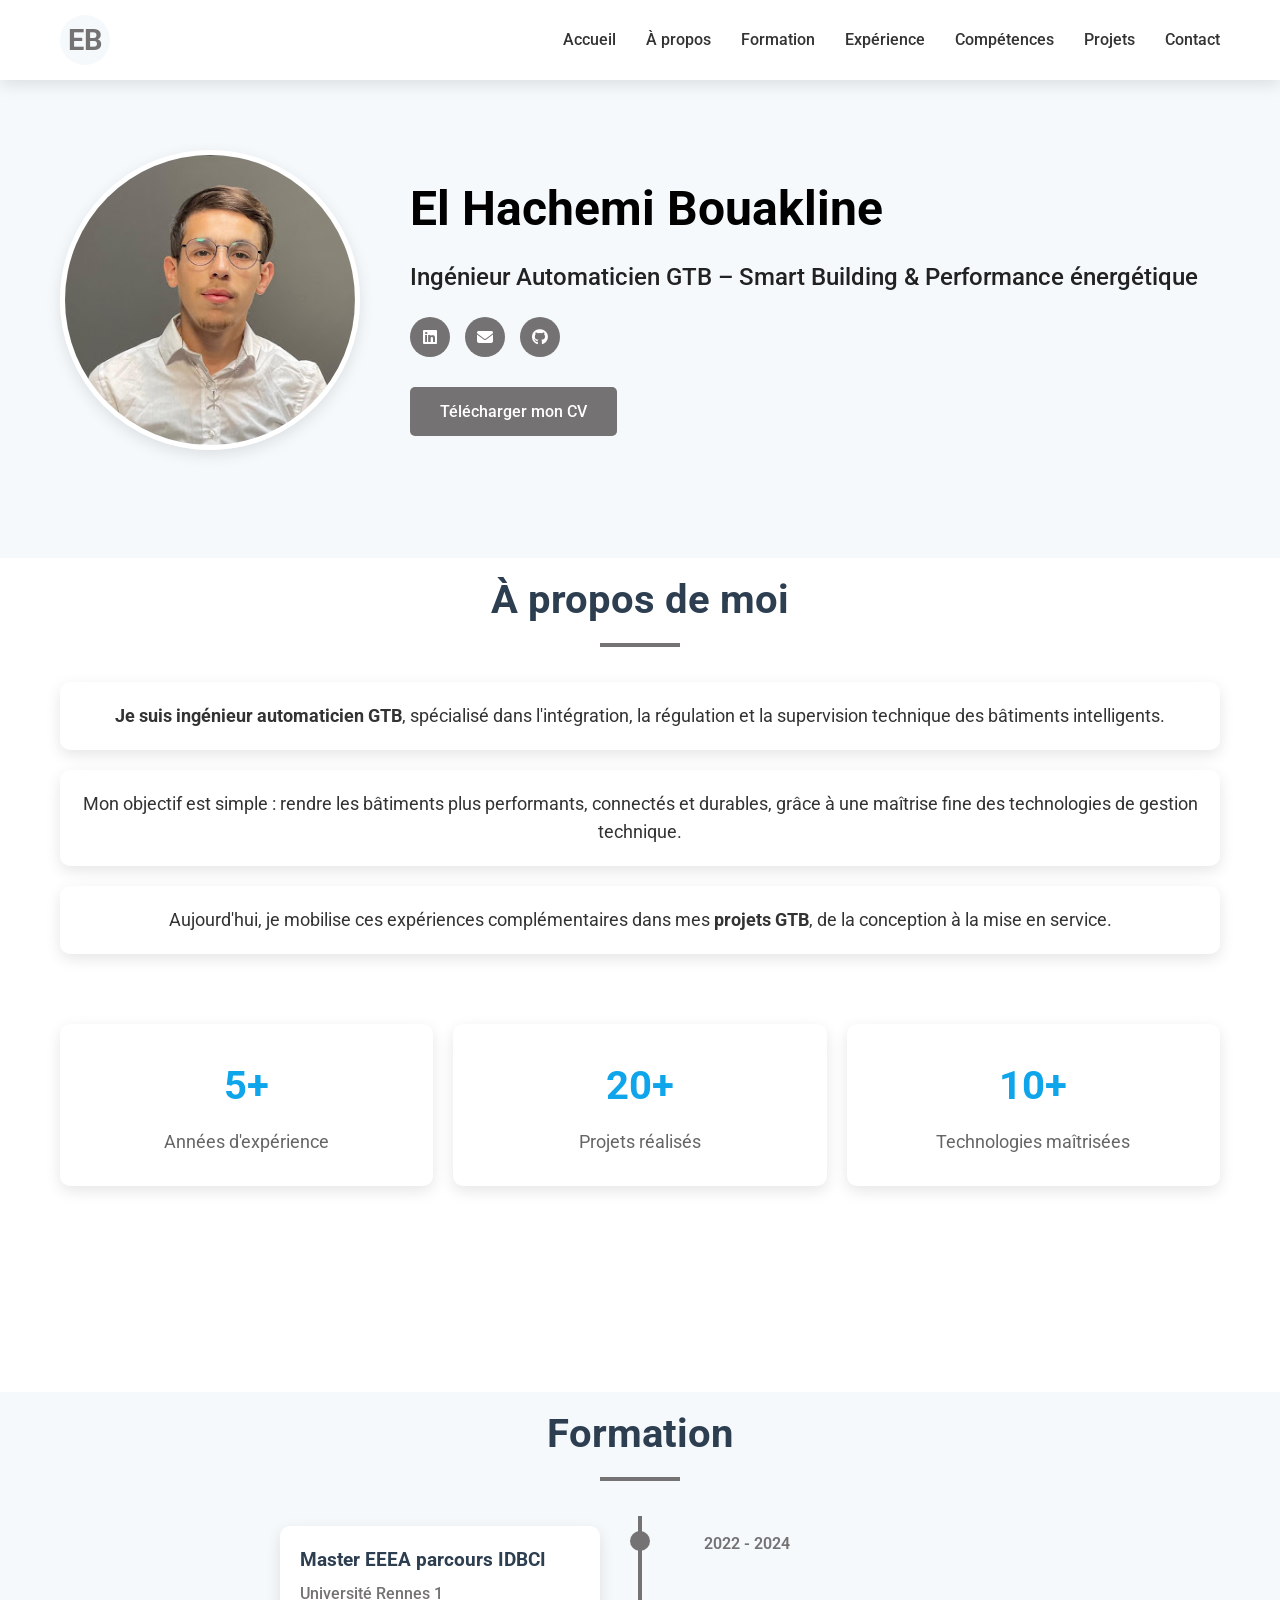
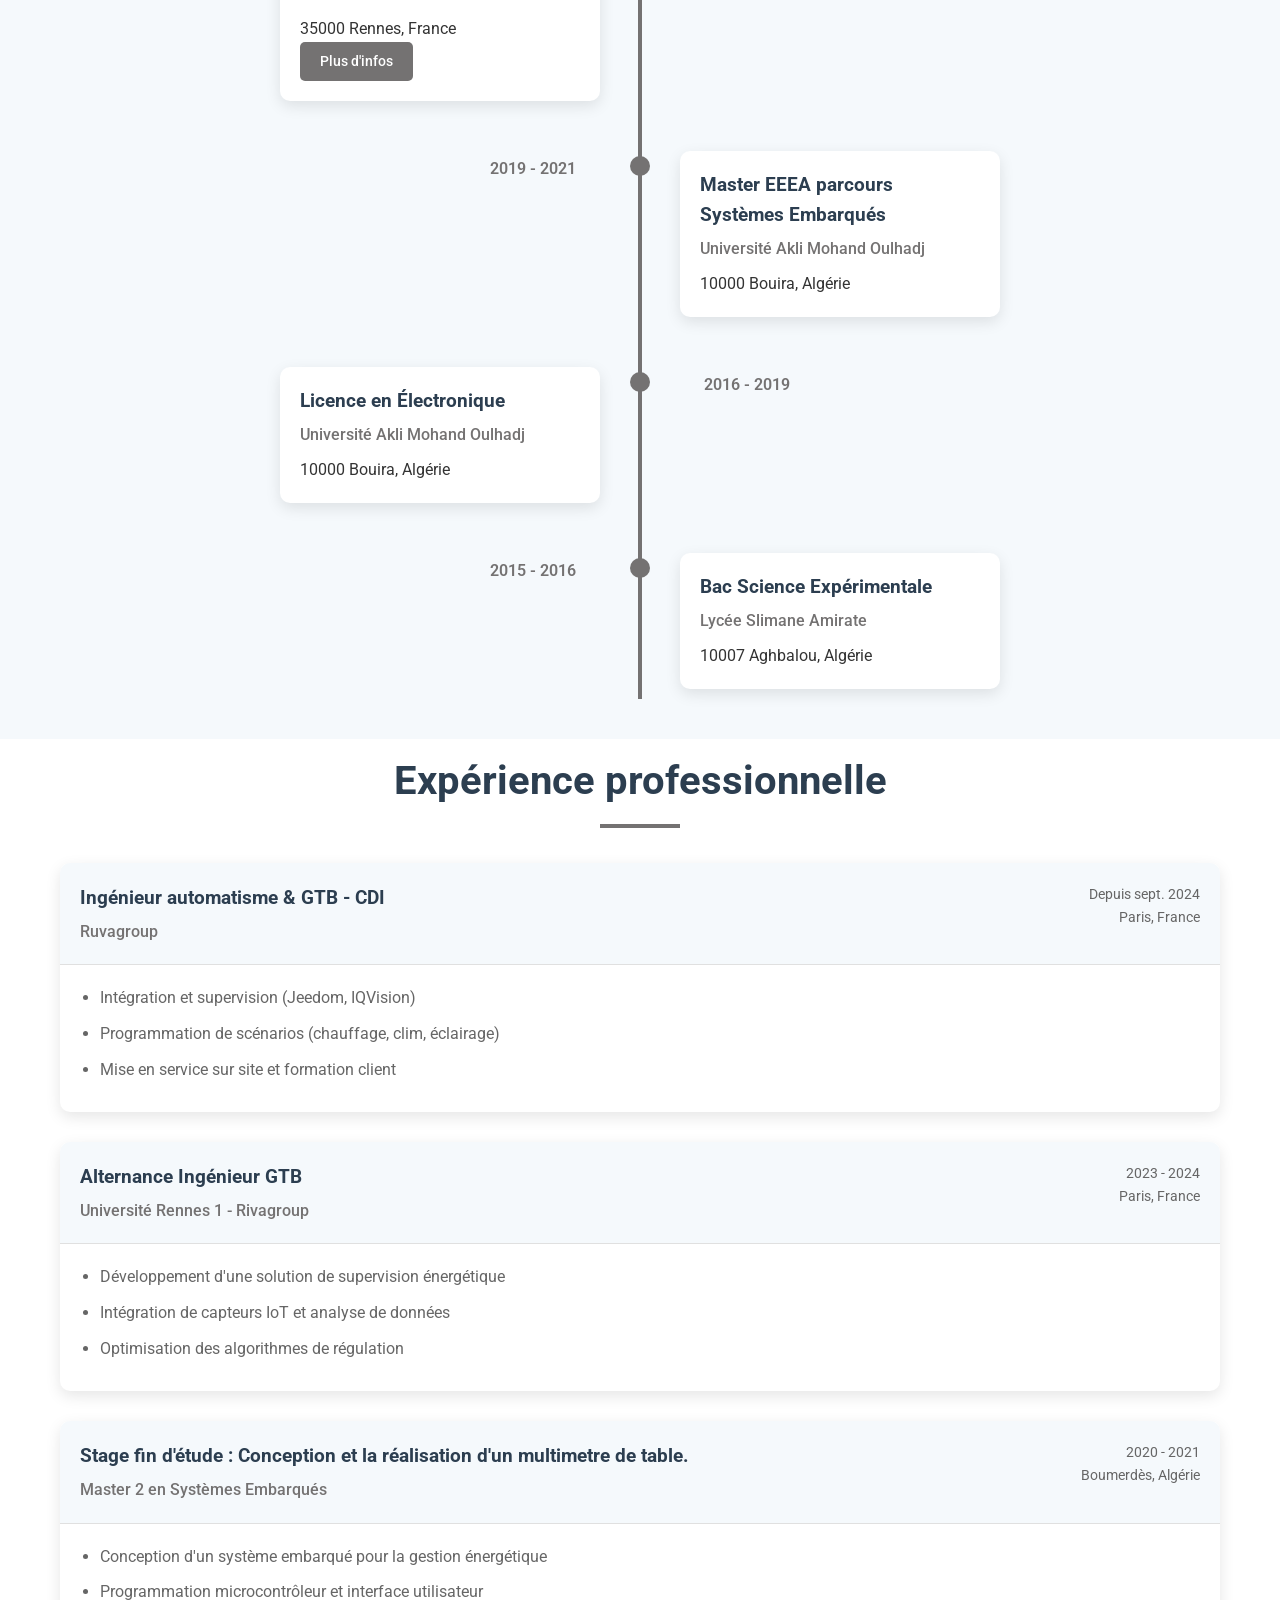
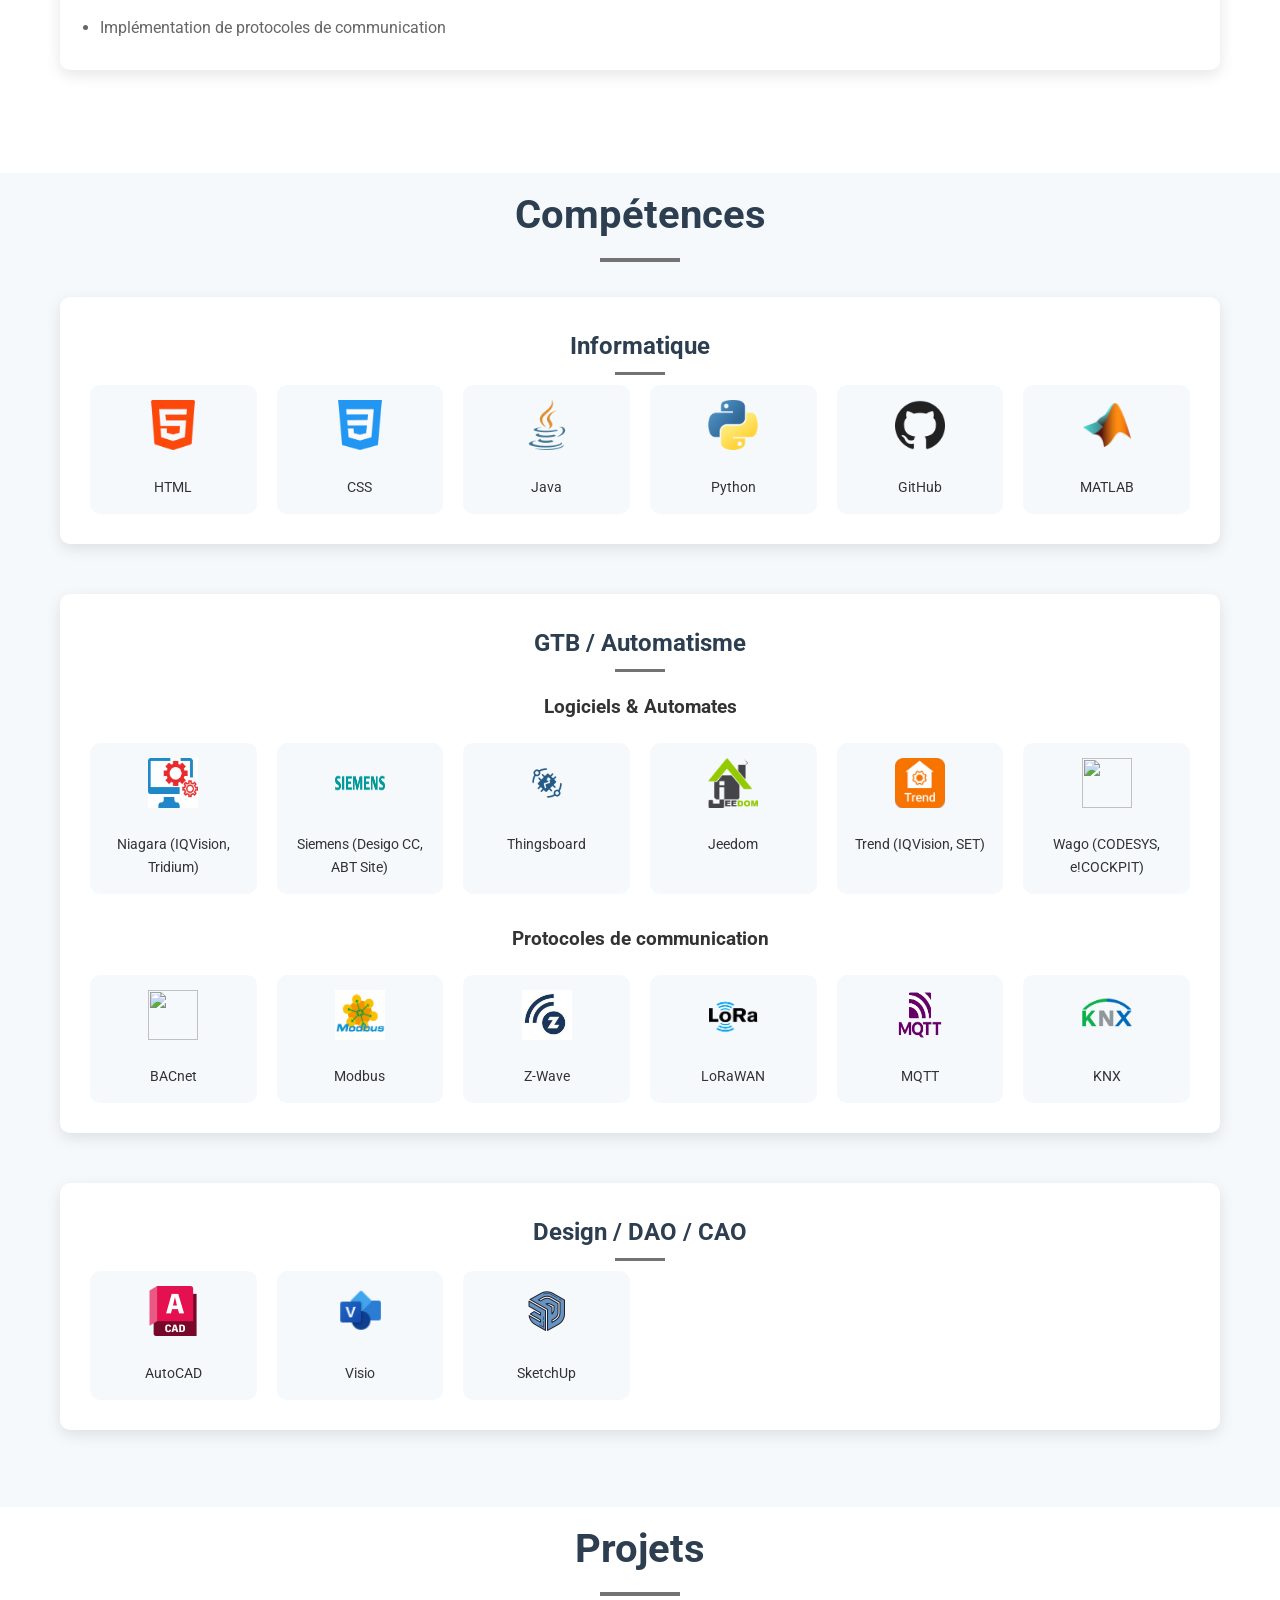
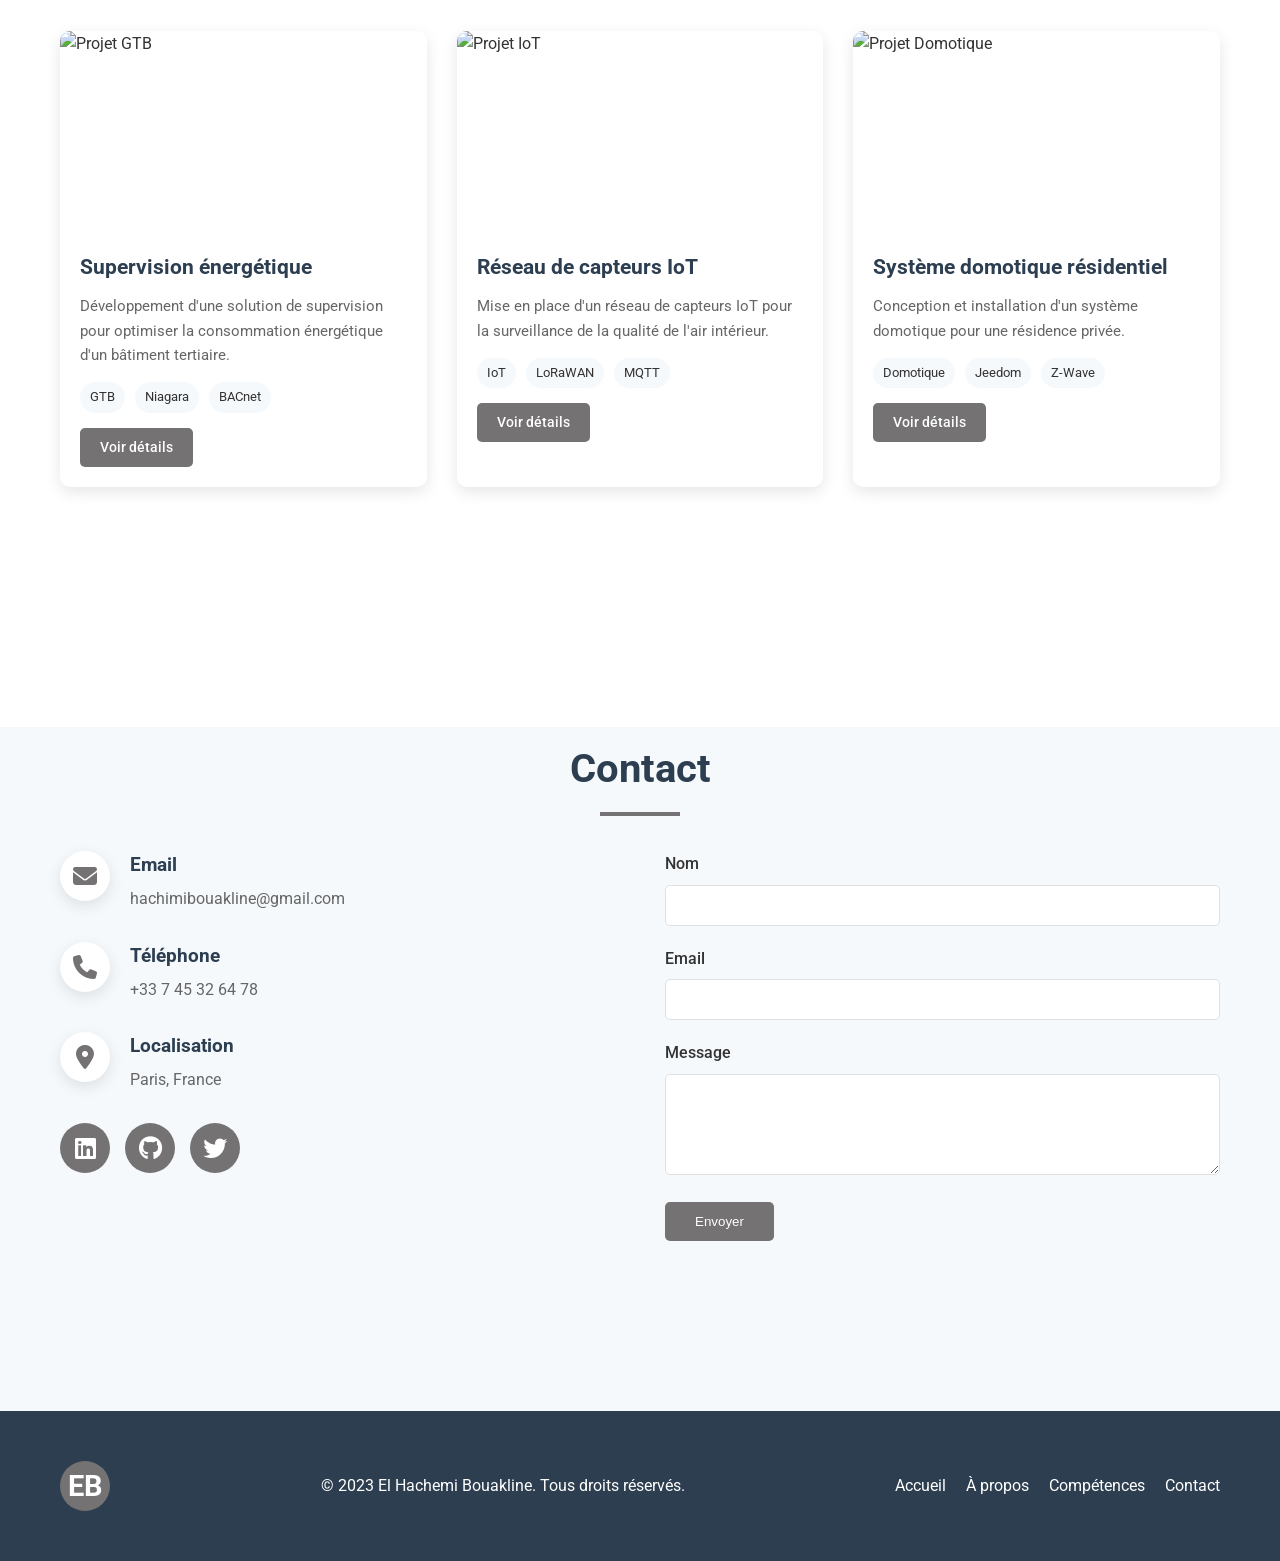
==== commit c120468a: "Add files via upload" ====
--- a/index.html
+++ b/index.html
@@ -1,186 +1,493 @@
 <!DOCTYPE html>
 <html lang="fr">
 <head>
-<meta charset="UTF-8">
-<meta name="viewport" content="width=device-width, initial-scale=1">
-<title>El Hachemi Bouakline | Ingénieur Automaticien GTB</title>
-<meta name="description" content="Ingénieur automaticien GTB à Paris : intégration, régulation et supervision de bâtiments intelligents (Niagara, Desigo CC, Jeedom, BACnet, Modbus, KNX).">
-<link rel="preconnect" href="https://fonts.googleapis.com">
-<link rel="preconnect" href="https://fonts.gstatic.com" crossorigin>
-<link href="https://fonts.googleapis.com/css2?family=Bricolage+Grotesque:wght@500;700&family=Source+Sans+3:wght@400;600&display=swap" rel="stylesheet">
-<link rel="stylesheet" href="styles.css">
+    <meta charset="UTF-8">
+    <meta name="viewport" content="width=device-width, initial-scale=1.0">
+    <title>El Hachemi  | Ingénieur Automaticien GTB</title>
+    <link rel="stylesheet" href="styles.css">
+    <link rel="stylesheet" href="https://cdnjs.cloudflare.com/ajax/libs/font-awesome/6.4.0/css/all.min.css">
+    <link href="https://fonts.googleapis.com/css2?family=Roboto:wght@300;400;500;700&display=swap" rel="stylesheet">
 </head>
 <body>
-<header class="nav"><div class="wrap">
-  <a class="logo" href="#accueil">El Hachemi Bouakline</a>
-  <nav aria-label="Navigation principale"><ul>
-    <li><a href="#a-propos">À propos</a></li><li><a href="#parcours">Parcours</a></li>
-    <li><a href="#competences">Compétences</a></li><li><a href="#projets">Projets</a></li><li><a href="#contact">Contact</a></li>
-  </ul></nav>
-</div></header>
-
-<main>
-<section id="accueil" class="wrap hero">
-  <div>
-    <img class="photo" src="nadir.jpg" alt="Portrait de El Hachemi Bouakline">
-    <h1>Je fais dialoguer les bâtiments avec leurs équipements.</h1>
-    <p class="role">Ingénieur automaticien GTB à Paris : smart building et performance énergétique, de la conception à la mise en service.</p>
-    <div class="btns">
-      <a class="btn primary" href="cv.pdf" download>Télécharger mon CV</a>
-      <a class="btn ghost" href="#contact">Me contacter</a>
-      <a class="btn ghost" href="https://www.linkedin.com/in/el-hachemi-bouakline-0b2b7113a/" target="_blank" rel="noopener">LinkedIn</a>
-      <a class="btn ghost" href="https://github.com/mapageano" target="_blank" rel="noopener">GitHub</a>
-    </div>
-  </div>
-  <div class="panel" aria-label="Exemple de supervision, valeurs simulées">
-    <div class="head"><span class="dot"></span>Supervision (valeurs simulées)</div>
-    <div class="row"><span>Température salle A</span><b id="v1">21.4 °C</b></div>
-    <div class="row"><span>Consigne chauffage</span><b>21.0 °C</b></div>
-    <div class="row"><span>CO₂ open space</span><b id="v2">640 ppm</b></div>
-    <div class="row"><span>Puissance CTA 1</span><b id="v3">3.2 kW</b></div>
-    <div class="row"><span>Protocole</span><b>BACnet/IP</b></div>
-  </div>
-</section>
-
-<section id="a-propos" class="wrap">
-  <h2>À propos</h2>
-  <div class="about">
-    <div>
-      <p>Je suis ingénieur automaticien GTB, spécialisé dans l'intégration, la régulation et la supervision technique des bâtiments intelligents.</p>
-      <p>Mon objectif : rendre les bâtiments plus performants, connectés et durables grâce à une maîtrise fine des technologies de gestion technique.</p>
-      <p>Je m'occupe de la programmation des scénarios (chauffage, climatisation, éclairage), de l'intégration des équipements, de la mise en service sur site et de la formation des clients.</p>
-    </div>
-    <div class="stats">
-      <div class="stat"><strong>5+</strong>années d'expérience</div>
-      <div class="stat"><strong>20+</strong>projets réalisés</div>
-      <div class="stat"><strong>10+</strong>technologies maîtrisées</div>
-    </div>
-  </div>
-</section>
-
-<section id="parcours" class="wrap">
-  <div class="cols">
-    <div>
-      <h2>Expérience</h2>
-      <ol class="timeline">
-        <li><div class="when">Depuis sept. 2024</div><h3>Ingénieur automatisme &amp; GTB (CDI)</h3><p class="where">Ruvagroup, Paris</p>
-          <ul><li>Intégration et supervision (Jeedom, IQVision)</li><li>Programmation de scénarios (chauffage, clim, éclairage)</li><li>Mise en service sur site et formation client</li></ul></li>
-        <li><div class="when">2023 – 2024</div><h3>Alternance ingénieur GTB</h3><p class="where">Université Rennes 1 – Rivagroup, Paris</p>
-          <ul><li>Développement d'une solution de supervision énergétique</li><li>Intégration de capteurs IoT et analyse de données</li><li>Optimisation des algorithmes de régulation</li></ul></li>
-        <li><div class="when">2020 – 2021</div><h3>Stage de fin d'études : multimètre de table</h3><p class="where">Master 2 Systèmes embarqués, Boumerdès (Algérie)</p>
-          <ul><li>Conception d'un système embarqué pour la gestion énergétique</li><li>Programmation microcontrôleur et interface utilisateur</li><li>Implémentation de protocoles de communication</li></ul></li>
-      </ol>
-    </div>
-    <div>
-      <h2>Formation</h2>
-      <ol class="timeline">
-        <li><div class="when">2022 – 2024</div><h3>Master EEEA, parcours IDBCI</h3><p class="where">Université Rennes 1, France · <a href="https://domotique.istic.univ-rennes1.fr/fr/master-itea" target="_blank" rel="noopener">Plus d'infos</a></p></li>
-        <li><div class="when">2019 – 2021</div><h3>Master EEEA, parcours Systèmes embarqués</h3><p class="where">Université Akli Mohand Oulhadj, Bouira (Algérie)</p></li>
-        <li><div class="when">2016 – 2019</div><h3>Licence en électronique</h3><p class="where">Université Akli Mohand Oulhadj, Bouira (Algérie)</p></li>
-        <li><div class="when">2015 – 2016</div><h3>Baccalauréat sciences expérimentales</h3><p class="where">Lycée Slimane Amirate, Aghbalou (Algérie)</p></li>
-      </ol>
-    </div>
-  </div>
-</section>
-
-<section id="competences" class="wrap">
-  <h2>Compétences</h2>
-  <h3 class="sub">Logiciels et automates</h3>
-  <div class="skills">
-    <div class="skill"><img src="tridium.png" alt="">Niagara / IQVision</div>
-    <div class="skill"><img src="siemens.png" alt="">Siemens Desigo CC, ABT Site</div>
-    <div class="skill"><img src="trend.png" alt="">Trend (IQVision, SET)</div>
-    <div class="skill"><img src="wago.png" alt="">Wago (CODESYS, e!COCKPIT)</div>
-    <div class="skill"><img src="jeedom.png" alt="">Jeedom</div>
-    <div class="skill"><img src="thingsboard.png" alt="">Thingsboard</div>
-  </div>
-  <h3 class="sub">Protocoles de communication</h3>
-  <div class="skills">
-    <div class="skill"><img src="bacnet.png" alt="">BACnet</div>
-    <div class="skill"><img src="modbus.png" alt="">Modbus</div>
-    <div class="skill"><img src="knx.png" alt="">KNX</div>
-    <div class="skill"><img src="zwave.png" alt="">Z-Wave</div>
-    <div class="skill"><img src="lorawan.png" alt="">LoRaWAN</div>
-    <div class="skill"><img src="mqtt.png" alt="">MQTT</div>
-  </div>
-  <h3 class="sub">Informatique, DAO et CAO</h3>
-  <div class="skills">
-    <div class="skill"><img src="python.png" alt="">Python</div>
-    <div class="skill"><img src="java.png" alt="">Java</div>
-    <div class="skill"><img src="matlab.png" alt="">MATLAB</div>
-    <div class="skill"><img src="html-5.png" alt="">HTML</div>
-    <div class="skill"><img src="css-3.png" alt="">CSS</div>
-    <div class="skill"><img src="github.png" alt="">GitHub</div>
-    <div class="skill"><img src="autocad.png" alt="">AutoCAD</div>
-    <div class="skill"><img src="visio.png" alt="">Visio</div>
-    <div class="skill"><img src="sketchup.png" alt="">SketchUp</div>
-  </div>
-</section>
-
-<section id="projets" class="wrap">
-  <h2>Projets</h2>
-  <div class="projects">
-    <article class="project">
-      <svg viewBox="0 0 300 120" role="img" aria-label="Courbe de consommation énergétique"><polyline points="10,90 50,70 90,80 130,45 170,55 210,30 250,40 290,20" fill="none" stroke="#6fe0b4" stroke-width="3"/><line x1="10" y1="105" x2="290" y2="105" stroke="#ffffff33"/></svg>
-      <div class="body"><h3>Supervision énergétique</h3>
-        <p>Solution de supervision pour optimiser la consommation énergétique d'un bâtiment tertiaire.</p>
-        <div class="tags"><span>Niagara</span><span>BACnet</span><span>GTB</span></div>
-        <details><summary>Voir détails</summary><ul><li>Remontée des compteurs et des automates sur une même supervision</li><li>Alarmes et historiques de consommation</li><li>Réglages de régulation pour réduire les consommations</li></ul></details></div>
-    </article>
-    <article class="project">
-      <svg viewBox="0 0 300 120" role="img" aria-label="Réseau de capteurs"><g stroke="#6fe0b4" stroke-width="2" fill="none"><line x1="150" y1="60" x2="50" y2="25"/><line x1="150" y1="60" x2="60" y2="98"/><line x1="150" y1="60" x2="250" y2="25"/><line x1="150" y1="60" x2="245" y2="98"/></g><g fill="#6fe0b4"><circle cx="150" cy="60" r="11"/><circle cx="50" cy="25" r="7"/><circle cx="60" cy="98" r="7"/><circle cx="250" cy="25" r="7"/><circle cx="245" cy="98" r="7"/></g></svg>
-      <div class="body"><h3>Réseau de capteurs IoT</h3>
-        <p>Réseau de capteurs pour surveiller la qualité de l'air intérieur.</p>
-        <div class="tags"><span>IoT</span><span>LoRaWAN</span><span>MQTT</span></div>
-        <details><summary>Voir détails</summary><ul><li>Mesure du CO₂, de la température et de l'humidité</li><li>Transmission LoRaWAN vers un broker MQTT</li><li>Tableaux de bord de suivi</li></ul></details></div>
-    </article>
-    <article class="project">
-      <svg viewBox="0 0 300 120" role="img" aria-label="Schéma d'une maison connectée"><g fill="none" stroke="#6fe0b4" stroke-width="3" stroke-linejoin="round"><polygon points="150,15 235,60 235,105 65,105 65,60"/><rect x="130" y="70" width="40" height="35"/></g></svg>
-      <div class="body"><h3>Système domotique résidentiel</h3>
-        <p>Conception et installation d'un système domotique pour une résidence privée.</p>
-        <div class="tags"><span>Domotique</span><span>Jeedom</span><span>Z-Wave</span></div>
-        <details><summary>Voir détails</summary><ul><li>Scénarios de chauffage, d'éclairage et de volets</li><li>Équipements Z-Wave pilotés depuis Jeedom</li><li>Prise en main par les occupants</li></ul></details></div>
-    </article>
-  </div>
-</section>
-
-<section id="contact" class="wrap">
-  <h2>Contact</h2>
-  <div class="contact">
-    <dl>
-      <dt>Email</dt><dd><a href="mailto:hachimibouakline@gmail.com">hachimibouakline@gmail.com</a></dd>
-      <dt>Téléphone</dt><dd><a href="tel:+33745326478">+33 7 45 32 64 78</a></dd>
-      <dt>Localisation</dt><dd>Paris, France</dd>
-      <dt>Réseaux</dt><dd><a href="https://www.linkedin.com/in/el-hachemi-bouakline-0b2b7113a/" target="_blank" rel="noopener">LinkedIn</a> · <a href="https://github.com/mapageano" target="_blank" rel="noopener">GitHub</a></dd>
-    </dl>
-    <form id="f">
-      <label>Nom<input name="nom" required autocomplete="name"></label>
-      <label>Email<input name="email" type="email" required autocomplete="email"></label>
-      <label>Message<textarea name="msg" required></textarea></label>
-      <button class="btn primary" type="submit">Envoyer le message</button>
-      <small id="st" role="status"></small>
-    </form>
-  </div>
-</section>
-</main>
-
-<footer><div class="wrap">© <span id="y">2026</span> El Hachemi Bouakline. Tous droits réservés.</div></footer>
-
-<script>
-document.getElementById('y').textContent=new Date().getFullYear();
-document.getElementById('f').addEventListener('submit',function(e){
-  e.preventDefault();
-  var d=new FormData(this);
-  var body='Nom : '+d.get('nom')+'\nEmail : '+d.get('email')+'\n\n'+d.get('msg');
-  window.location.href='mailto:hachimibouakline@gmail.com?subject='+encodeURIComponent('Message depuis le portfolio')+'&body='+encodeURIComponent(body);
-  document.getElementById('st').textContent='Votre application mail s\u2019ouvre : il reste à envoyer le message.';
-});
-var r=function(a,b){return a+Math.random()*(b-a)};
-if(!matchMedia('(prefers-reduced-motion: reduce)').matches){setInterval(function(){
-  document.getElementById('v1').textContent=r(21.2,21.7).toFixed(1)+' °C';
-  document.getElementById('v2').textContent=Math.round(r(620,690))+' ppm';
-  document.getElementById('v3').textContent=r(3.0,3.5).toFixed(1)+' kW';
-},2500)}
-</script>
+    <!-- Navigation -->
+    <header class="header">
+        <div class="container">
+            <div class="logo">EB</div>
+            <nav class="navbar">
+                <ul class="nav-menu">
+                    <li><a href="#accueil" class="nav-link">Accueil</a></li>
+                    <li><a href="#a-propos" class="nav-link">À propos</a></li>
+                    <li><a href="#formation" class="nav-link">Formation</a></li>
+                    <li><a href="#experience" class="nav-link">Expérience</a></li>
+                    <li><a href="#competences" class="nav-link">Compétences</a></li>
+                    <li><a href="#projets" class="nav-link">Projets</a></li>
+                    <li><a href="#contact" class="nav-link">Contact</a></li>
+                </ul>
+                <div class="hamburger">
+                    <span class="bar"></span>
+                    <span class="bar"></span>
+                    <span class="bar"></span>
+                </div>
+            </nav>
+        </div>
+    </header>
+
+    <!-- Section Accueil -->
+    <section id="accueil" class="hero">
+        <div class="container">
+            <div class="hero-content">
+                <div class="profile-image">
+                    <img src="nadir.jpg" alt="El Hachemi Bouakline">
+                </div>
+                <div class="hero-text">
+                    <h1>El Hachemi Bouakline</h1>
+                    <h2>Ingénieur Automaticien GTB – Smart Building & Performance énergétique</h2>
+                    <div class="social-links">
+                        <a href="https://www.linkedin.com/in/el-hachemi-bouakline-0b2b7113a/" target="_blank" class="social-icon">
+                            <i class="fab fa-linkedin"></i>
+                        </a>
+                        <a href="mailto:contact@elhachemi.com" class="social-icon">
+                            <i class="fas fa-envelope"></i>
+                        </a>
+                        <a href="https://github.com/" target="_blank" class="social-icon">
+                            <i class="fab fa-github"></i>
+                        </a>
+                    </div>
+                    <a href="#" class="btn btn-primary">Télécharger mon CV</a>
+                </div>
+            </div>
+        </div>
+    </section>
+
+    <!-- Section À propos -->
+    <section id="a-propos" class="section">
+        <div class="container">
+            <h2 class="section-title">À propos de moi</h2>
+            <div class="about-content">
+                <div class="about-text">
+                    <p class="about-paragraph">
+                        <strong>Je suis ingénieur automaticien GTB</strong>, spécialisé dans l'intégration, la régulation et la supervision technique des bâtiments intelligents.
+                    </p>
+                    <p class="about-paragraph">
+                        Mon objectif est simple : rendre les bâtiments plus performants, connectés et durables, grâce à une maîtrise fine des technologies de gestion technique.
+                    </p>
+                    <p class="about-paragraph">
+                        Aujourd'hui, je mobilise ces expériences complémentaires dans mes <strong>projets GTB</strong>, de la conception à la mise en service.
+                    </p>
+                </div>
+                <div class="about-stats">
+                    <div class="stat-item">
+                        <div class="stat-number">5+</div>
+                        <div class="stat-title">Années d'expérience</div>
+                    </div>
+                    <div class="stat-item">
+                        <div class="stat-number">20+</div>
+                        <div class="stat-title">Projets réalisés</div>
+                    </div>
+                    <div class="stat-item">
+                        <div class="stat-number">10+</div>
+                        <div class="stat-title">Technologies maîtrisées</div>
+                    </div>
+                </div>
+            </div>
+        </div>
+    </section>
+
+    <!-- Section Formation -->
+    <section id="formation" class="section bg-light">
+        <div class="container">
+            <h2 class="section-title">Formation</h2>
+            <div class="timeline">
+                <div class="timeline-item">
+                    <div class="timeline-dot"></div>
+                    <div class="timeline-date">2022 - 2024</div>
+                    <div class="timeline-content">
+                        <h3>Master EEEA parcours IDBCI</h3>
+                        <h4>Université Rennes 1</h4>
+                        <p>35000 Rennes, France</p>
+                        <a href="https://domotique.istic.univ-rennes1.fr/fr/master-itea" class="btn btn-sm" target="_blank">Plus d'infos</a>
+                    </div>
+                </div>
+                <div class="timeline-item">
+                    <div class="timeline-dot"></div>
+                    <div class="timeline-date">2019 - 2021</div>
+                    <div class="timeline-content">
+                        <h3>Master EEEA parcours Systèmes Embarqués</h3>
+                        <h4>Université Akli Mohand Oulhadj</h4>
+                        <p>10000 Bouira, Algérie</p>
+                    </div>
+                </div>
+                <div class="timeline-item">
+                    <div class="timeline-dot"></div>
+                    <div class="timeline-date">2016 - 2019</div>
+                    <div class="timeline-content">
+                        <h3>Licence en Électronique</h3>
+                        <h4>Université Akli Mohand Oulhadj</h4>
+                        <p>10000 Bouira, Algérie</p>
+                    </div>
+                </div>
+                <div class="timeline-item">
+                    <div class="timeline-dot"></div>
+                    <div class="timeline-date">2015 - 2016</div>
+                    <div class="timeline-content">
+                        <h3>Bac Science Expérimentale</h3>
+                        <h4>Lycée Slimane Amirate</h4>
+                        <p>10007 Aghbalou, Algérie</p>
+                    </div>
+                </div>
+            </div>
+        </div>
+    </section>
+
+    <!-- Section Expérience -->
+    <section id="experience" class="section">
+        <div class="container">
+            <h2 class="section-title">Expérience professionnelle</h2>
+            <div class="experience-cards">
+                <div class="experience-card">
+                    <div class="experience-header">
+                        <div class="experience-company">
+                            <h3>Ingénieur automatisme & GTB    -  CDI</h3>
+                            <h4>Ruvagroup</h4>
+                        </div>
+                        <div class="experience-date">
+                            <span>Depuis sept. 2024</span>
+                            <span>Paris, France</span>
+                        </div>
+                    </div>
+                    <div class="experience-body">
+                        <ul class="experience-list">
+                            <li>Intégration et supervision (Jeedom, IQVision)</li>
+                            <li>Programmation de scénarios (chauffage, clim, éclairage)</li>
+                            <li>Mise en service sur site et formation client</li>
+                        </ul>
+                    </div>
+                </div>
+                
+                <div class="experience-card">
+                    <div class="experience-header">
+                        <div class="experience-company">
+                            <h3>Alternance Ingénieur GTB</h3>
+                            <h4>Université Rennes 1 - Rivagroup</h4>
+                        </div>
+                        <div class="experience-date">
+                            <span> 2023 - 2024</span>
+                            <span>Paris, France</span>
+                        </div>
+                    </div>
+                    <div class="experience-body">
+                        <ul class="experience-list">
+                            <li>Développement d'une solution de supervision énergétique</li>
+                            <li>Intégration de capteurs IoT et analyse de données</li>
+                            <li>Optimisation des algorithmes de régulation</li>
+                        </ul>
+                    </div>
+                </div>
+                
+                <div class="experience-card">
+                    <div class="experience-header">
+                        <div class="experience-company">
+                            <h3>Stage fin d'étude : Conception et la réalisation d'un multimetre de table.</h3>
+                            <h4>Master 2 en Systèmes Embarqués</h4>
+                        </div>
+                        <div class="experience-date">
+                            <span>2020 - 2021</span>
+                            <span>Boumerdès, Algérie</span>
+                        </div>
+                    </div>
+                    <div class="experience-body">
+                        <ul class="experience-list">
+                            <li>Conception d'un système embarqué pour la gestion énergétique</li>
+                            <li>Programmation microcontrôleur et interface utilisateur</li>
+                            <li>Implémentation de protocoles de communication</li>
+                        </ul>
+                    </div>
+                </div>
+            </div>
+        </div>
+    </section>
+
+    <!-- Section Compétences -->
+    <section id="competences" class="section bg-light">
+        <div class="container">
+            <h2 class="section-title">Compétences</h2>
+            
+            <div class="skills-container">
+                <div class="skills-category">
+                    <h3 class="category-title">Informatique</h3>
+                    <div class="skills-grid">
+                        <div class="skill-item">
+                            <div class="skill-icon"><img src="html-5.png"></div>
+                            <span class="skill-name">HTML</span>
+                        </div>
+                        <div class="skill-item">
+                            <div class="skill-icon"><img src="css-3.png"></div>
+                            <span class="skill-name">CSS</span>
+                        </div>
+                        <div class="skill-item">
+                            <div class="skill-icon"><img src="java.png"></div>
+                            <span class="skill-name">Java</span>
+                        </div>
+                        <div class="skill-item">
+                            <div class="skill-icon"><img src="python.png"></div>
+                            <span class="skill-name">Python</span>
+                        </div>
+                        <div class="skill-item">
+                            <div class="skill-icon"><img src="github.png"></div>
+                            <span class="skill-name">GitHub</span>
+                        </div>
+                        <div class="skill-item">
+                            <div class="skill-icon"><img src="matlab.png"></div>
+                            <span class="skill-name">MATLAB</span>
+                        </div>
+                    </div>
+                </div>
+                
+                <div class="skills-category">
+                    <h3 class="category-title">GTB / Automatisme</h3>
+                    <h4 class="subcategory-title">Logiciels & Automates</h4>
+                    <div class="skills-grid">
+                        <div class="skill-item">
+                            <div class="skill-icon"><img src="tridium.png"></div>
+                            <span class="skill-name">Niagara (IQVision, Tridium)</span>
+                        </div>
+                        <div class="skill-item">
+                            <div class="skill-icon"><img src="siemens.png"></div>
+                            <span class="skill-name">Siemens (Desigo CC, ABT Site)</span>
+                        </div>
+                        <div class="skill-item">
+                            <div class="skill-icon"><img src="thingsboard.png"></div>
+                            <span class="skill-name">Thingsboard</span>
+                        </div>
+                        <div class="skill-item">
+                            <div class="skill-icon"><img src="jeedom.png"></div>
+                            <span class="skill-name">Jeedom</span>
+                        </div>
+                        <div class="skill-item">
+                            <div class="skill-icon"><img src="trend.png"></div>
+                            <span class="skill-name">Trend (IQVision, SET)</span>
+                        </div>
+                        <div class="skill-item">
+                            <div class="skill-icon"><img src="wago.png"></div>
+                            <span class="skill-name">Wago (CODESYS, e!COCKPIT)</span>
+                        </div>
+                    </div>
+                    
+                    <h4 class="subcategory-title">Protocoles de communication</h4>
+                    <div class="skills-grid">
+                        <div class="skill-item">
+                            <div class="skill-icon"><img src="bacnet.png"></i></div>
+                            <span class="skill-name">BACnet</span>
+                        </div>
+                        <div class="skill-item">
+                            <div class="skill-icon"><img src="modbus.png"></div>
+                            <span class="skill-name">Modbus</span>
+                        </div>
+                        <div class="skill-item">
+                            <div class="skill-icon"><img src="zwave.png"></div>
+                            <span class="skill-name">Z-Wave</span>
+                        </div>
+                        <div class="skill-item">
+                            <div class="skill-icon"><img src="lorawan.png"></div>
+                            <span class="skill-name">LoRaWAN</span>
+                        </div>
+                        <div class="skill-item">
+                            <div class="skill-icon"><img src="mqtt.png"></div>
+                            <span class="skill-name">MQTT</span>
+                        </div>
+                        <div class="skill-item">
+                            <div class="skill-icon"><img src="knx.png"></div>
+                            <span class="skill-name">KNX</span>
+                        </div>
+                    </div>
+                </div>
+                
+                <div class="skills-category">
+                    <h3 class="category-title">Design / DAO / CAO</h3>
+                    <div class="skills-grid">
+                        <div class="skill-item">
+                            <div class="skill-icon"><img src="autocad.png"></i></div>
+                            <span class="skill-name">AutoCAD</span>
+                        </div>
+                        <div class="skill-item">
+                            <div class="skill-icon"><img src="visio.png"></i></div>
+                            <span class="skill-name">Visio</span>
+                        </div>
+                        <div class="skill-item">
+                            <div class="skill-icon"><img src="sketchup.png"></div>
+                            <span class="skill-name">SketchUp</span>
+                        </div>
+                    </div>
+                </div>
+            </div>
+        </div>
+    </section>
+
+    <!-- Section Projets -->
+    <section id="projets" class="section">
+        <div class="container">
+            <h2 class="section-title">Projets</h2>
+            <div class="projects-grid">
+                <div class="project-card">
+                    <div class="project-image">
+                        <img src="https://via.placeholder.com/600x400" alt="Projet GTB">
+                    </div>
+                    <div class="project-content">
+                        <h3>Supervision énergétique</h3>
+                        <p>Développement d'une solution de supervision pour optimiser la consommation énergétique d'un bâtiment tertiaire.</p>
+                        <div class="project-tags">
+                            <span>GTB</span>
+                            <span>Niagara</span>
+                            <span>BACnet</span>
+                        </div>
+                        <a href="#" class="btn btn-sm">Voir détails</a>
+                    </div>
+                </div>
+                
+                <div class="project-card">
+                    <div class="project-image">
+                        <img src="https://via.placeholder.com/600x400" alt="Projet IoT">
+                    </div>
+                    <div class="project-content">
+                        <h3>Réseau de capteurs IoT</h3>
+                        <p>Mise en place d'un réseau de capteurs IoT pour la surveillance de la qualité de l'air intérieur.</p>
+                        <div class="project-tags">
+                            <span>IoT</span>
+                            <span>LoRaWAN</span>
+                            <span>MQTT</span>
+                        </div>
+                        <a href="#" class="btn btn-sm">Voir détails</a>
+                    </div>
+                </div>
+                
+                <div class="project-card">
+                    <div class="project-image">
+                        <img src="https://via.placeholder.com/600x400" alt="Projet Domotique">
+                    </div>
+                    <div class="project-content">
+                        <h3>Système domotique résidentiel</h3>
+                        <p>Conception et installation d'un système domotique pour une résidence privée.</p>
+                        <div class="project-tags">
+                            <span>Domotique</span>
+                            <span>Jeedom</span>
+                            <span>Z-Wave</span>
+                        </div>
+                        <a href="#" class="btn btn-sm">Voir détails</a>
+                    </div>
+                </div>
+            </div>
+        </div>
+    </section>
+
+    <!-- Section Contact -->
+    <section id="contact" class="section bg-light">
+        <div class="container">
+            <h2 class="section-title">Contact</h2>
+            <div class="contact-container">
+                <div class="contact-info">
+                    <div class="contact-item">
+                        <div class="contact-icon">
+                            <i class="fas fa-envelope"></i>
+                        </div>
+                        <div class="contact-text">
+                            <h3>Email</h3>
+                            <p>hachimibouakline@gmail.com</p>
+                        </div>
+                    </div>
+                    <div class="contact-item">
+                        <div class="contact-icon">
+                            <i class="fas fa-phone"></i>
+                        </div>
+                        <div class="contact-text">
+                            <h3>Téléphone</h3>
+                            <p>+33 7 45 32 64 78</p>
+                        </div>
+                    </div>
+                    <div class="contact-item">
+                        <div class="contact-icon">
+                            <i class="fas fa-map-marker-alt"></i>
+                        </div>
+                        <div class="contact-text">
+                            <h3>Localisation</h3>
+                            <p>Paris, France</p>
+                        </div>
+                    </div>
+                    <div class="social-links-large">
+                        <a href="https://www.linkedin.com/in/el-hachemi-bouakline-0b2b7113a/" target="_blank" class="social-link">
+                            <i class="fab fa-linkedin"></i>
+                        </a>
+                        <a href="https://github.com/" target="_blank" class="social-link">
+                            <i class="fab fa-github"></i>
+                        </a>
+                        <a href="#" class="social-link">
+                            <i class="fab fa-twitter"></i>
+                        </a>
+                    </div>
+                </div>
+                <div class="contact-form">
+                    <form action="https://formspree.io/f/xldbaeyg" method="POST">
+                        <div class="form-group">
+                            <label for="name">Nom</label>
+                            <input type="text" id="name" name="nom" required>
+                        </div>
+                        <div class="form-group">
+                            <label for="email">Email</label>
+                            <input type="email" id="email" name="email" required>
+                        </div>
+                        <div class="form-group">
+                            <label for="message">Message</label>
+                            <textarea id="message" name="message" rows="5" required></textarea>
+                        </div>
+                        <button type="submit" class="btn btn-primary">Envoyer</button>
+                    </form>
+                </div>
+            </div>
+        </div>
+    </section>
+
+    <!-- Footer -->
+    <footer class="footer">
+        <div class="container">
+            <div class="footer-content">
+                <div class="footer-logo">EB</div>
+                <p>&copy; 2023 El Hachemi Bouakline. Tous droits réservés.</p>
+                <div class="footer-links">
+                    <a href="#accueil">Accueil</a>
+                    <a href="#a-propos">À propos</a>
+                    <a href="#competences">Compétences</a>
+                    <a href="#contact">Contact</a>
+                </div>
+            </div>
+        </div>
+    </footer>
+
+    <script>
+        // Mobile Navigation Toggle
+        const hamburger = document.querySelector('.hamburger');
+        const navMenu = document.querySelector('.nav-menu');
+
+        hamburger.addEventListener('click', () => {
+            hamburger.classList.toggle('active');
+            navMenu.classList.toggle('active');
+        });
+
+        // Close mobile menu when clicking on a link
+        document.querySelectorAll('.nav-link').forEach(link => {
+            link.addEventListener('click', () => {
+                hamburger.classList.remove('active');
+                navMenu.classList.remove('active');
+            });
+        });
+
+        // Smooth scrolling for anchor links
+        document.querySelectorAll('a[href^="#"]').forEach(anchor => {
+            anchor.addEventListener('click', function(e) {
+                e.preventDefault();
+                document.querySelector(this.getAttribute('href')).scrollIntoView({
+                    behavior: 'smooth'
+                });
+            });
+        });
+    </script>
 </body>
 </html>
--- a/styles.css
+++ b/styles.css
@@ -1,66 +1,864 @@
-:root{--bg:#eef1f2;--surface:#fff;--ink:#14232b;--muted:#51636c;--line:#cfd8dc;--accent:#0b6e62;--accent-ink:#fff;--tag:#f3e3b8;--tag-ink:#4a3600;--panel:#14232b;--panel-ink:#dbe7ea;--ok:#6fe0b4}
-@media(prefers-color-scheme:dark){:root{--bg:#0f1a20;--surface:#17262e;--ink:#e8eff1;--muted:#9bb0b8;--line:#2a3e48;--accent:#58d3bd;--accent-ink:#06211c;--tag:#4a3d14;--tag-ink:#f3e3b8;--panel:#0a1317}}
-*{box-sizing:border-box}
-html{scroll-behavior:smooth;scroll-padding-top:70px}
-body{margin:0;background:var(--bg);color:var(--ink);font:400 1.0625rem/1.65 "Source Sans 3",system-ui,sans-serif}
-h1,h2,h3{font-family:"Bricolage Grotesque",system-ui,sans-serif;line-height:1.15;margin:0}
-a{color:var(--accent)}
-:focus-visible{outline:3px solid var(--accent);outline-offset:3px}
-.wrap{max-width:1040px;margin:0 auto;padding:0 1.25rem}
-header.nav{position:sticky;top:0;z-index:10;background:var(--bg);border-bottom:1px solid var(--line)}
-.nav .wrap{display:flex;align-items:center;justify-content:space-between;gap:1rem;min-height:56px;flex-wrap:wrap}
-.logo{font:700 1.1rem "Bricolage Grotesque",sans-serif;text-decoration:none;color:var(--ink)}
-.nav ul{display:flex;gap:1.1rem;list-style:none;margin:0;padding:0;flex-wrap:wrap}
-.nav ul a{color:var(--muted);text-decoration:none;font-weight:600;font-size:.95rem}
-.nav ul a:hover{color:var(--accent)}
-section{padding:4rem 0;border-bottom:1px solid var(--line)}
-h2{font-size:1.9rem;margin-bottom:1.75rem}
-.hero{display:grid;grid-template-columns:1.2fr 1fr;gap:2.5rem;align-items:center;padding:3.5rem 0}
-.hero h1{font-size:clamp(2.2rem,5vw,3.4rem)}
-.hero .role{font-size:1.2rem;color:var(--muted);margin:.75rem 0 1.5rem;max-width:34ch}
-.btns{display:flex;gap:.75rem;flex-wrap:wrap}
-.btn{display:inline-block;padding:.7rem 1.2rem;border-radius:6px;font-weight:600;text-decoration:none;border:2px solid var(--accent)}
-.btn.primary{background:var(--accent);color:var(--accent-ink)}
-.btn.ghost{color:var(--accent)}
-.btn:hover{filter:brightness(1.1)}
-.panel{background:var(--panel);color:var(--panel-ink);border-radius:10px;padding:1.1rem 1.25rem;font-family:ui-monospace,Menlo,Consolas,monospace;font-size:.88rem}
-.panel .head{display:flex;gap:.6rem;align-items:center;margin-bottom:.8rem;color:#9bb0b8}
-.panel .dot{width:9px;height:9px;border-radius:50%;background:var(--ok)}
-.panel .row{display:flex;justify-content:space-between;padding:.4rem 0;border-top:1px solid #ffffff1f}
-.panel b{color:var(--ok);font-weight:600}
-.photo{width:112px;height:112px;border-radius:50%;object-fit:cover;border:3px solid var(--accent);margin-bottom:1rem}
-.about{display:grid;grid-template-columns:1.6fr 1fr;gap:2.5rem}
-.about p{max-width:62ch;margin:0 0 1rem}
-.stats{display:grid;gap:1rem;align-content:start}
-.stat{background:var(--surface);border:1px solid var(--line);border-radius:8px;padding:1rem 1.25rem}
-.stat strong{display:block;font:700 2rem "Bricolage Grotesque",sans-serif;color:var(--accent)}
-.timeline{list-style:none;margin:0;padding:0 0 0 1.4rem;border-left:2px solid var(--accent)}
-.timeline li{position:relative;margin-bottom:1.75rem}
-.timeline li::before{content:"";position:absolute;left:calc(-1.4rem - 7px);top:.5rem;width:12px;height:12px;border-radius:50%;background:var(--accent)}
-.when{font-weight:600;color:var(--accent);font-size:.95rem}
-.timeline h3{font-size:1.2rem;margin:.1rem 0}
-.where{color:var(--muted);margin:0}
-.timeline ul{margin:.5rem 0 0;padding-left:1.1rem}
-.cols{display:grid;grid-template-columns:1fr 1fr;gap:3rem}
-h3.sub{font-size:1.2rem;margin:0 0 1rem}
-.skills{display:grid;grid-template-columns:repeat(auto-fill,minmax(130px,1fr));gap:.75rem;margin-bottom:2rem}
-.skill{background:var(--surface);border:1px solid var(--line);border-radius:8px;padding:.8rem .5rem;text-align:center;font-size:.9rem;font-weight:600}
-.skill img{display:block;height:40px;width:auto;max-width:80%;object-fit:contain;margin:0 auto .5rem}
-.projects{display:grid;grid-template-columns:repeat(auto-fit,minmax(280px,1fr));gap:1.25rem}
-.project{background:var(--surface);border:1px solid var(--line);border-radius:10px;overflow:hidden;display:flex;flex-direction:column}
-.project svg{display:block;width:100%;height:auto;background:var(--panel)}
-.project .body{padding:1.1rem 1.25rem 1.25rem}
-.project h3{font-size:1.2rem;margin-bottom:.4rem}
-.tags{display:flex;gap:.4rem;flex-wrap:wrap;margin:.75rem 0}
-.tags span{background:var(--tag);color:var(--tag-ink);border-radius:4px;padding:.1rem .55rem;font-size:.85rem;font-weight:600}
-details summary{cursor:pointer;color:var(--accent);font-weight:600}
-details ul{margin:.6rem 0 0;padding-left:1.1rem}
-.contact{display:grid;grid-template-columns:1fr 1.1fr;gap:3rem}
-.contact dl{margin:0}.contact dt{font-weight:600;margin-top:1rem}.contact dd{margin:0;color:var(--muted)}
-form{display:grid;gap:1rem}
-label{display:grid;gap:.3rem;font-weight:600}
-input,textarea{font:inherit;padding:.65rem .8rem;border:1px solid var(--line);border-radius:6px;background:var(--surface);color:var(--ink)}
-textarea{min-height:140px;resize:vertical}
-footer{padding:2rem 0;color:var(--muted);font-size:.95rem}
-@media(max-width:780px){.hero,.about,.cols,.contact{grid-template-columns:1fr;gap:2rem}section{padding:3rem 0}}
-@media(prefers-reduced-motion:reduce){html{scroll-behavior:auto}}
+/* Variables */
+:root {
+    --primary-color: #747272;
+    --primary-dark: #317696;
+    --secondary-color: #2c3e50;
+    --text-color: #333333;
+    --text-light: #666666;
+    --bg-light: #f5f9fc;
+    --bg-white: #ffffff;
+    --border-color: #e0e0e0;
+    --shadow: 0 5px 15px rgba(0, 0, 0, 0.1);
+    --transition: all 0.3s ease;
+}
+
+/* Base Styles */
+* {
+    margin: 0;
+    padding: 0;
+    box-sizing: border-box;
+}
+
+html {
+    scroll-behavior: smooth;
+    scroll-padding-top: 80px;
+}
+
+body {
+    font-family: 'Roboto', sans-serif;
+    line-height: 1.6;
+    color: var(--text-color);
+    background-color: var(--bg-white);
+}
+
+.container {
+    width: 100%;
+    max-width: 1200px;
+    margin: 0 auto;
+    padding: 0 20px;
+}
+
+a {
+    text-decoration: none;
+    color: var(--primary-color);
+    transition: var(--transition);
+}
+
+ul {
+    list-style: none;
+}
+
+img {
+    max-width: 100%;
+    height: auto;
+}
+
+.section {
+    padding: 10px 0;
+
+}
+
+.section-title {
+    font-size: 2.5rem;
+    text-align: center;
+    margin-bottom: 50px;
+    color: var(--secondary-color);
+    position: relative;
+}
+
+.section-title::after {
+    content: '';
+    position: absolute;
+    bottom: -15px;
+    left: 50%;
+    transform: translateX(-50%);
+    width: 80px;
+    height: 4px;
+    background-color: var(--primary-color);
+}
+
+.bg-light {
+    background-color: var(--bg-light);
+}
+
+/* Buttons */
+.btn {
+    display: inline-block;
+    padding: 12px 30px;
+    background-color: var(--primary-color);
+    color: white;
+    border: none;
+    border-radius: 5px;
+    font-weight: 500;
+    cursor: pointer;
+    transition: var(--transition);
+    text-align: center;
+}
+
+.btn:hover {
+    background-color: var(--primary-dark);
+    transform: translateY(-3px);
+}
+
+.btn-sm {
+    padding: 8px 20px;
+    font-size: 0.9rem;
+}
+
+/* Header & Navigation */
+.header {
+    position: fixed;
+    top: 0;
+    left: 0;
+    width: 100%;
+    background-color: white;
+    box-shadow: var(--shadow);
+    z-index: 1000;
+    height: 80px;
+}
+
+.header .container {
+    display: flex;
+    justify-content: space-between;
+    align-items: center;
+    height: 100%;
+}
+
+.logo {
+    font-size: 1.8rem;
+    font-weight: 700;
+    color: var(--primary-color);
+    background-color: var(--bg-light);
+    width: 50px;
+    height: 50px;
+    display: flex;
+    align-items: center;
+    justify-content: center;
+    border-radius: 50%;
+}
+
+.navbar {
+    display: flex;
+    align-items: center;
+}
+
+.nav-menu {
+    display: flex;
+    gap: 30px;
+}
+
+.nav-link {
+    color: var(--text-color);
+    font-weight: 500;
+    position: relative;
+    padding: 5px 0;
+}
+
+.nav-link::after {
+    content: '';
+    position: absolute;
+    bottom: 0;
+    left: 0;
+    width: 0;
+    height: 2px;
+    background-color: var(--primary-color);
+    transition: var(--transition);
+}
+
+.nav-link:hover {
+    color: var(--primary-color);
+}
+
+.nav-link:hover::after {
+    width: 100%;
+}
+
+.hamburger {
+    display: none;
+    cursor: pointer;
+}
+
+.bar {
+    display: block;
+    width: 25px;
+    height: 3px;
+    margin: 5px auto;
+    background-color: var(--text-color);
+    transition: var(--transition);
+}
+
+/* Hero Section */
+
+.hero {
+    padding-top: 150px;
+    padding-bottom: 100px;
+    background-color: var(--bg-light);
+}
+
+.hero-content {
+    display: flex;
+    align-items: center;
+    justify-content: center;
+    gap: 50px;
+}
+
+.profile-image {
+    flex: 0 0 300px;
+}
+
+.profile-image img {
+    width: 100%;
+    height: auto;
+    border-radius: 50%;
+    box-shadow: var(--shadow);
+    border: 5px solid white;
+}
+
+.hero-text {
+    flex: 1;
+}
+
+.hero-text h1 {
+    font-size: 3rem;
+    margin-bottom: 10px;
+    color: var(--secondary-color);
+    color: #000000;
+}
+
+.hero-text h2 {
+    font-size: 1.5rem;
+    color: var(--primary-color);
+    margin-bottom: 20px;
+    font-weight: 500;
+    color: #222222;
+}
+
+.social-links {
+    display: flex;
+    gap: 15px;
+    margin-bottom: 30px;
+}
+
+.social-icon {
+    display: flex;
+    align-items: center;
+    justify-content: center;
+    width: 40px;
+    height: 40px;
+    background-color: var(--primary-color);
+    color: white;
+    border-radius: 50%;
+    transition: var(--transition);
+}
+
+.social-icon:hover {
+    background-color: var(--primary-dark);
+    transform: translateY(-5px);
+}
+
+/* About Section */
+.about-content {
+    display: flex;
+    flex-direction: column;
+    gap: 50px;
+    height: 700px;
+}
+
+.about-text {
+    text-align: center;
+}
+
+.about-paragraph {
+    font-size: 1.1rem;
+    margin-bottom: 20px;
+    padding: 20px;
+    background-color: white;
+    border-radius: 10px;
+    box-shadow: var(--shadow);
+}
+
+.about-stats {
+    display: flex;
+    justify-content: space-around;
+    flex-wrap: wrap;
+    gap: 20px;
+}
+
+.stat-item {
+    text-align: center;
+    padding: 30px;
+    background-color: white;
+    border-radius: 10px;
+    box-shadow: var(--shadow);
+    flex: 1;
+    min-width: 200px;
+    transition: var(--transition);
+}
+
+.stat-item:hover {
+    transform: translateY(-10px);
+}
+
+.stat-number {
+    font-size: 2.5rem;
+    font-weight: 700;
+    color: var(--primary-color);
+    margin-bottom: 10px;
+    color: #0fa5eb;
+}
+
+.stat-title {
+    font-size: 1.1rem;
+    color: var(--text-light);
+}
+
+/* Timeline (Formation) */
+.timeline {
+    position: relative;
+    max-width: 800px;
+    margin: 0 auto;
+}
+
+.timeline::after {
+    content: '';
+    position: absolute;
+    width: 4px;
+    background-color: var(--primary-color);
+    top: 0;
+    bottom: 0;
+    left: 50%;
+    transform: translateX(-50%);
+}
+
+.timeline-item {
+    padding: 10px 40px;
+    position: relative;
+    width: 50%;
+    box-sizing: border-box;
+    margin-bottom: 30px;
+}
+
+.timeline-item:nth-child(odd) {
+    left: 0;
+}
+
+.timeline-item:nth-child(even) {
+    left: 50%;
+}
+
+.timeline-dot {
+    position: absolute;
+    width: 20px;
+    height: 20px;
+    background-color: var(--primary-color);
+    border-radius: 50%;
+    top: 15px;
+    z-index: 1;
+}
+
+.timeline-item:nth-child(odd) .timeline-dot {
+    right: -10px;
+}
+
+.timeline-item:nth-child(even) .timeline-dot {
+    left: -10px;
+}
+
+.timeline-date {
+    position: absolute;
+    top: 15px;
+    font-weight: 600;
+    color: var(--primary-color);
+}
+
+.timeline-item:nth-child(odd) .timeline-date {
+    right: -150px;
+}
+
+.timeline-item:nth-child(even) .timeline-date {
+    left: -150px;
+}
+
+.timeline-content {
+    padding: 20px;
+    background-color: white;
+    border-radius: 10px;
+    box-shadow: var(--shadow);
+}
+
+.timeline-content h3 {
+    margin-bottom: 5px;
+    color: var(--secondary-color);
+}
+
+.timeline-content h4 {
+    margin-bottom: 10px;
+    color: var(--primary-color);
+    font-weight: 500;
+}
+
+/* Experience Section */
+.experience-cards {
+    display: flex;
+    flex-direction: column;
+    gap: 30px;
+    height: 900px;
+}
+
+.experience-card {
+    background-color: white;
+    border-radius: 10px;
+    box-shadow: var(--shadow);
+    overflow: hidden;
+    transition: var(--transition);
+}
+
+.experience-card:hover {
+    transform: translateY(-5px);
+}
+
+.experience-header {
+    display: flex;
+    justify-content: space-between;
+    align-items: flex-start;
+    padding: 20px;
+    background-color: var(--bg-light);
+    border-bottom: 1px solid var(--border-color);
+}
+
+.experience-company h3 {
+    font-size: 1.2rem;
+    margin-bottom: 5px;
+    color: var(--secondary-color);
+}
+
+.experience-company h4 {
+    font-size: 1rem;
+    color: var(--primary-color);
+    font-weight: 500;
+}
+
+.experience-date {
+    text-align: right;
+}
+
+.experience-date span {
+    display: block;
+    font-size: 0.9rem;
+    color: var(--text-light);
+}
+
+.experience-body {
+    padding: 20px;
+}
+
+.experience-list {
+    list-style-type: disc;
+    padding-left: 20px;
+}
+
+.experience-list li {
+    margin-bottom: 10px;
+    color: var(--text-light);
+}
+
+/* Skills Section */
+.skills-container {
+    display: flex;
+    flex-direction: column;
+    gap: 50px;
+    height: 1200px;
+}
+
+.skills-category {
+    background-color: white;
+    border-radius: 10px;
+    padding: 30px;
+    box-shadow: var(--shadow);
+}
+
+.category-title {
+    font-size: 1.5rem;
+    margin-bottom: 20px;
+    color: var(--secondary-color);
+    text-align: center;
+    position: relative;
+}
+
+.category-title::after {
+    content: '';
+    position: absolute;
+    bottom: -10px;
+    left: 50%;
+    transform: translateX(-50%);
+    width: 50px;
+    height: 3px;
+    background-color: var(--primary-color);
+}
+
+.subcategory-title {
+    font-size: 1.2rem;
+    margin: 30px 0 20px;
+    color: var(--text-color);
+    text-align: center;
+}
+
+.skills-grid {
+    display: grid;
+    grid-template-columns: repeat(auto-fill, minmax(150px, 1fr));
+    gap: 20px;
+}
+
+.skill-item {
+    display: flex;
+    flex-direction: column;
+    align-items: center;
+    padding: 15px;
+    background-color: var(--bg-light);
+    border-radius: 10px;
+    transition: var(--transition);
+}
+
+.skill-item:hover {
+    transform: translateY(-5px);
+    box-shadow: var(--shadow);
+}
+
+.skill-icon {
+    font-size: 2rem;
+    color: var(--primary-color);
+    margin-bottom: 10px;
+}
+
+.skill-icon img {
+    width: 50px;
+    height: 50px;
+}
+
+.skill-name {
+    text-align: center;
+    font-size: 0.9rem;
+}
+
+/* Projects Section */
+#projets .container{
+    height: 800px;
+}
+
+.projects-grid {
+    display: grid;
+    grid-template-columns: repeat(auto-fill, minmax(300px, 1fr));
+    gap: 30px;
+}
+
+.project-card {
+    background-color: white;
+    border-radius: 10px;
+    overflow: hidden;
+    box-shadow: var(--shadow);
+    transition: var(--transition);
+}
+
+.project-card:hover {
+    transform: translateY(-10px);
+}
+
+.project-image {
+    height: 200px;
+    overflow: hidden;
+}
+
+.project-image img {
+    width: 100%;
+    height: 100%;
+    object-fit: cover;
+    transition: var(--transition);
+}
+
+.project-card:hover .project-image img {
+    transform: scale(1.1);
+}
+
+.project-content {
+    padding: 20px;
+}
+
+.project-content h3 {
+    font-size: 1.3rem;
+    margin-bottom: 10px;
+    color: var(--secondary-color);
+}
+
+.project-content p {
+    color: var(--text-light);
+    margin-bottom: 15px;
+    font-size: 0.95rem;
+}
+
+.project-tags {
+    display: flex;
+    flex-wrap: wrap;
+    gap: 10px;
+    margin-bottom: 15px;
+}
+
+.project-tags span {
+    background-color: var(--bg-light);
+    padding: 5px 10px;
+    border-radius: 20px;
+    font-size: 0.8rem;
+    color: var(--text-color);
+}
+
+/* Contact Section */
+.contact-container {
+    display: flex;
+    gap: 50px;
+    height: 550px;
+}
+
+.contact-info, .contact-form {
+    flex: 1;
+}
+
+.contact-item {
+    display: flex;
+    align-items: flex-start;
+    margin-bottom: 30px;
+}
+
+.contact-icon {
+    font-size: 1.5rem;
+    color: var(--primary-color);
+    margin-right: 20px;
+    width: 50px;
+    height: 50px;
+    background-color: white;
+    border-radius: 50%;
+    display: flex;
+    align-items: center;
+    justify-content: center;
+    box-shadow: var(--shadow);
+}
+
+.contact-text h3 {
+    margin-bottom: 5px;
+    color: var(--secondary-color);
+}
+
+.contact-text p {
+    color: var(--text-light);
+}
+
+.social-links-large {
+    display: flex;
+    gap: 15px;
+    margin-top: 30px;
+}
+
+.social-link {
+    display: flex;
+    align-items: center;
+    justify-content: center;
+    width: 50px;
+    height: 50px;
+    background-color: var(--primary-color);
+    color: white;
+    border-radius: 50%;
+    font-size: 1.5rem;
+    transition: var(--transition);
+}
+
+.social-link:hover {
+    background-color: var(--primary-dark);
+    transform: translateY(-5px);
+}
+
+.form-group {
+    margin-bottom: 20px;
+}
+
+.form-group label {
+    display: block;
+    margin-bottom: 8px;
+    font-weight: 500;
+}
+
+.form-group input, .form-group textarea {
+    width: 100%;
+    padding: 12px;
+    border: 1px solid var(--border-color);
+    border-radius: 5px;
+    font-family: inherit;
+    transition: var(--transition);
+}
+
+.form-group input:focus, .form-group textarea:focus {
+    outline: none;
+    border-color: var(--primary-color);
+}
+
+/* Footer */
+.footer {
+    background-color: var(--secondary-color);
+    color: white;
+    padding: 50px 0;
+}
+
+.footer-content {
+    display: flex;
+    justify-content: space-between;
+    align-items: center;
+    flex-wrap: wrap;
+    gap: 20px;
+}
+
+.footer-logo {
+    font-size: 1.8rem;
+    font-weight: 700;
+    color: white;
+    background-color: var(--primary-color);
+    width: 50px;
+    height: 50px;
+    display: flex;
+    align-items: center;
+    justify-content: center;
+    border-radius: 50%;
+}
+
+.footer-links {
+    display: flex;
+    gap: 20px;
+}
+
+.footer-links a {
+    color: white;
+    transition: var(--transition);
+}
+
+.footer-links a:hover {
+    color: var(--primary-color);
+}
+
+/* Responsive Design */
+@media (max-width: 992px) {
+    .hero-content {
+        flex-direction: column;
+        text-align: center;
+    }
+    
+    .contact-container {
+        flex-direction: column;
+    }
+    
+    .timeline::after {
+        left: 31px;
+    }
+    
+    .timeline-item {
+        width: 100%;
+        padding-left: 70px;
+        padding-right: 25px;
+    }
+    
+    .timeline-item:nth-child(even) {
+        left: 0;
+    }
+    
+    .timeline-dot {
+        left: 21px;
+    }
+    
+    .timeline-item:nth-child(odd) .timeline-dot {
+        right: auto;
+        left: 21px;
+    }
+    
+    .timeline-date {
+        position: relative;
+        top: 0;
+        margin-bottom: 10px;
+    }
+    
+    .timeline-item:nth-child(odd) .timeline-date,
+    .timeline-item:nth-child(even) .timeline-date {
+        right: auto;
+        left: auto;
+    }
+}
+
+@media (max-width: 768px) {
+    .hamburger {
+        display: block;
+    }
+    
+    .nav-menu {
+        position: fixed;
+        left: -100%;
+        top: 80px;
+        flex-direction: column;
+        background-color: white;
+        width: 100%;
+        text-align: center;
+        transition: var(--transition);
+        box-shadow: 0 10px 10px rgba(0, 0, 0, 0.1);
+        padding: 20px 0;
+        height: calc(100vh - 80px);
+    }
+    
+    .nav-menu.active {
+        left: 0;
+    }
+    
+    .hamburger.active .bar:nth-child(2) {
+        opacity: 0;
+    }
+    
+    .hamburger.active .bar:nth-child(1) {
+        transform: translateY(8px) rotate(45deg);
+    }
+    
+    .hamburger.active .bar:nth-child(3) {
+        transform: translateY(-8px) rotate(-45deg);
+    }
+    
+    .experience-header {
+        flex-direction: column;
+    }
+    
+    .experience-date {
+        text-align: left;
+        margin-top: 10px;
+    }
+    
+    .footer-content {
+        flex-direction: column;
+        text-align: center;
+    }
+}
+
+@media (max-width: 576px) {
+    .section {
+        padding: 60px 0;
+    }
+    
+    .section-title {
+        font-size: 2rem;
+    }
+    
+    .hero-text h1 {
+        font-size: 2.2rem;
+    }
+    
+    .hero-text h2 {
+        font-size: 1.2rem;
+    }
+    
+    .skills-grid {
+        grid-template-columns: repeat(2, 1fr);
+    }
+    
+    .projects-grid {
+        grid-template-columns: 1fr;
+    }
+}
